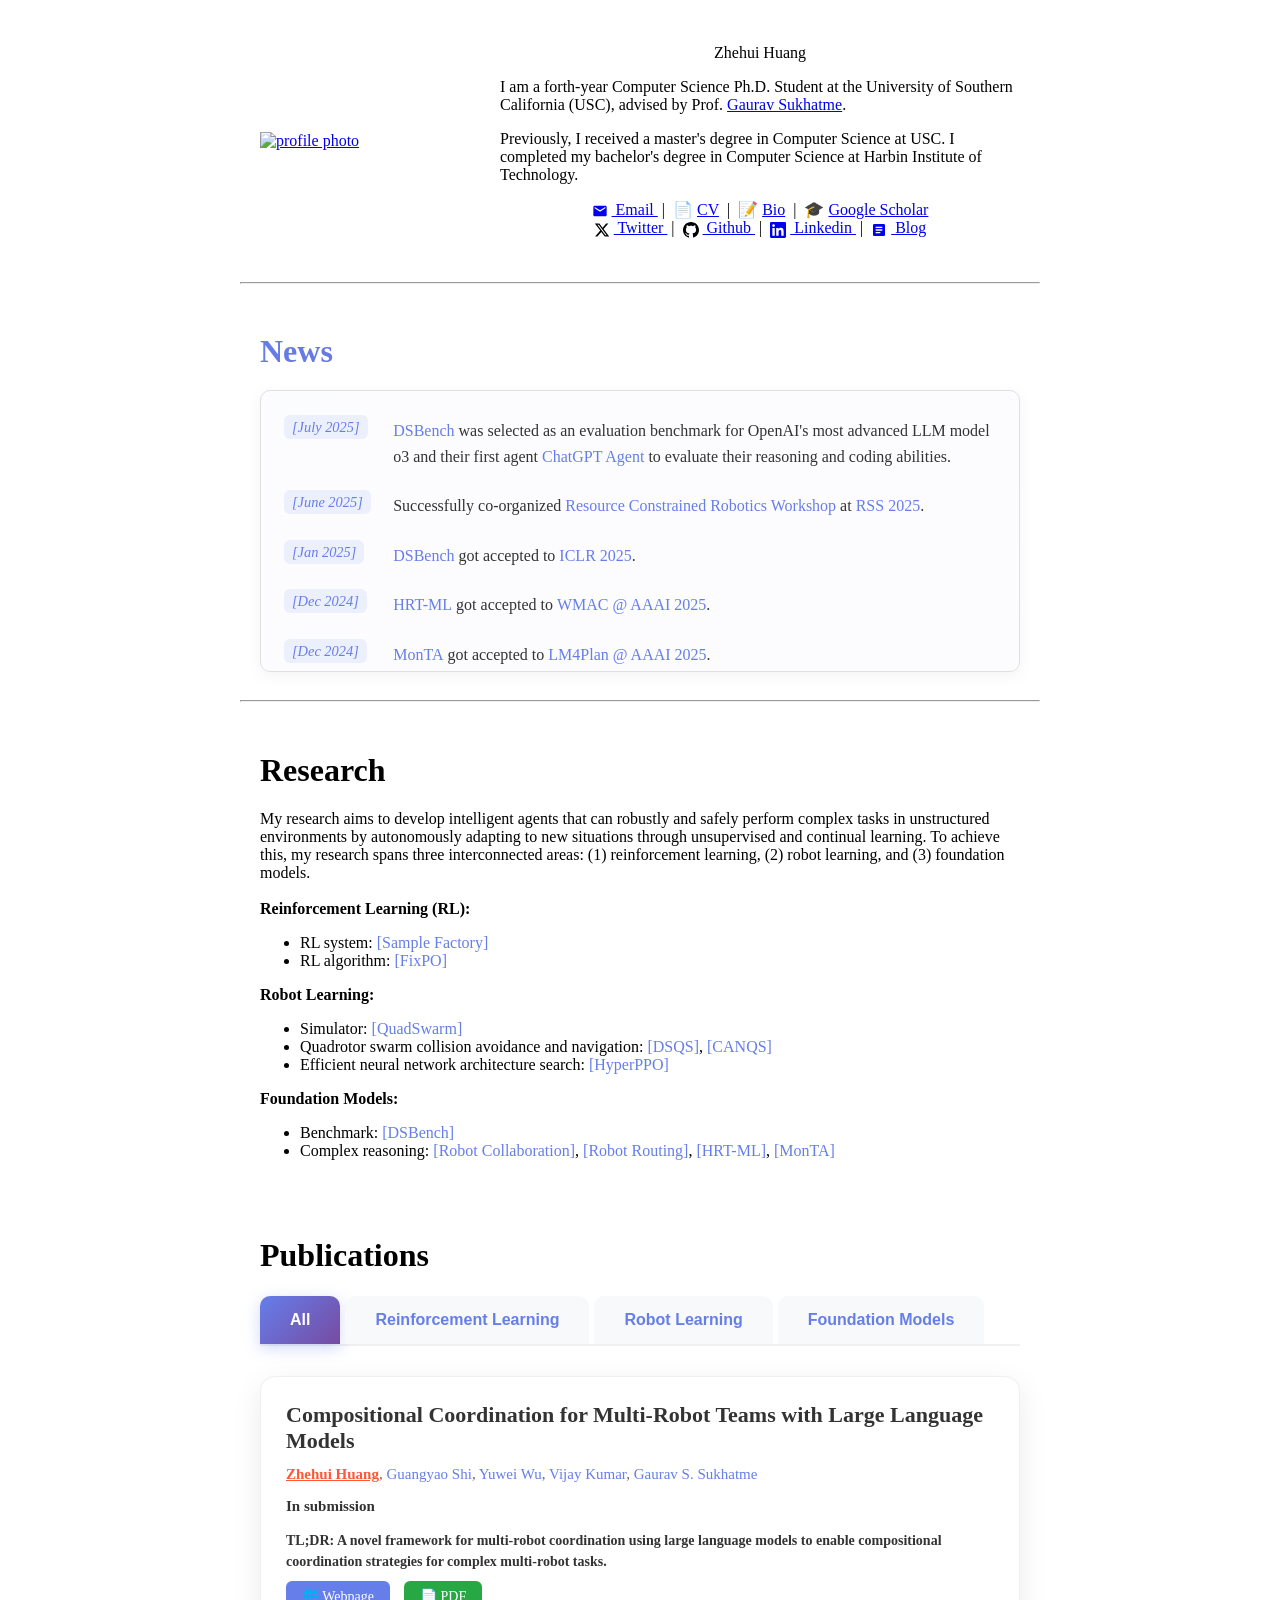
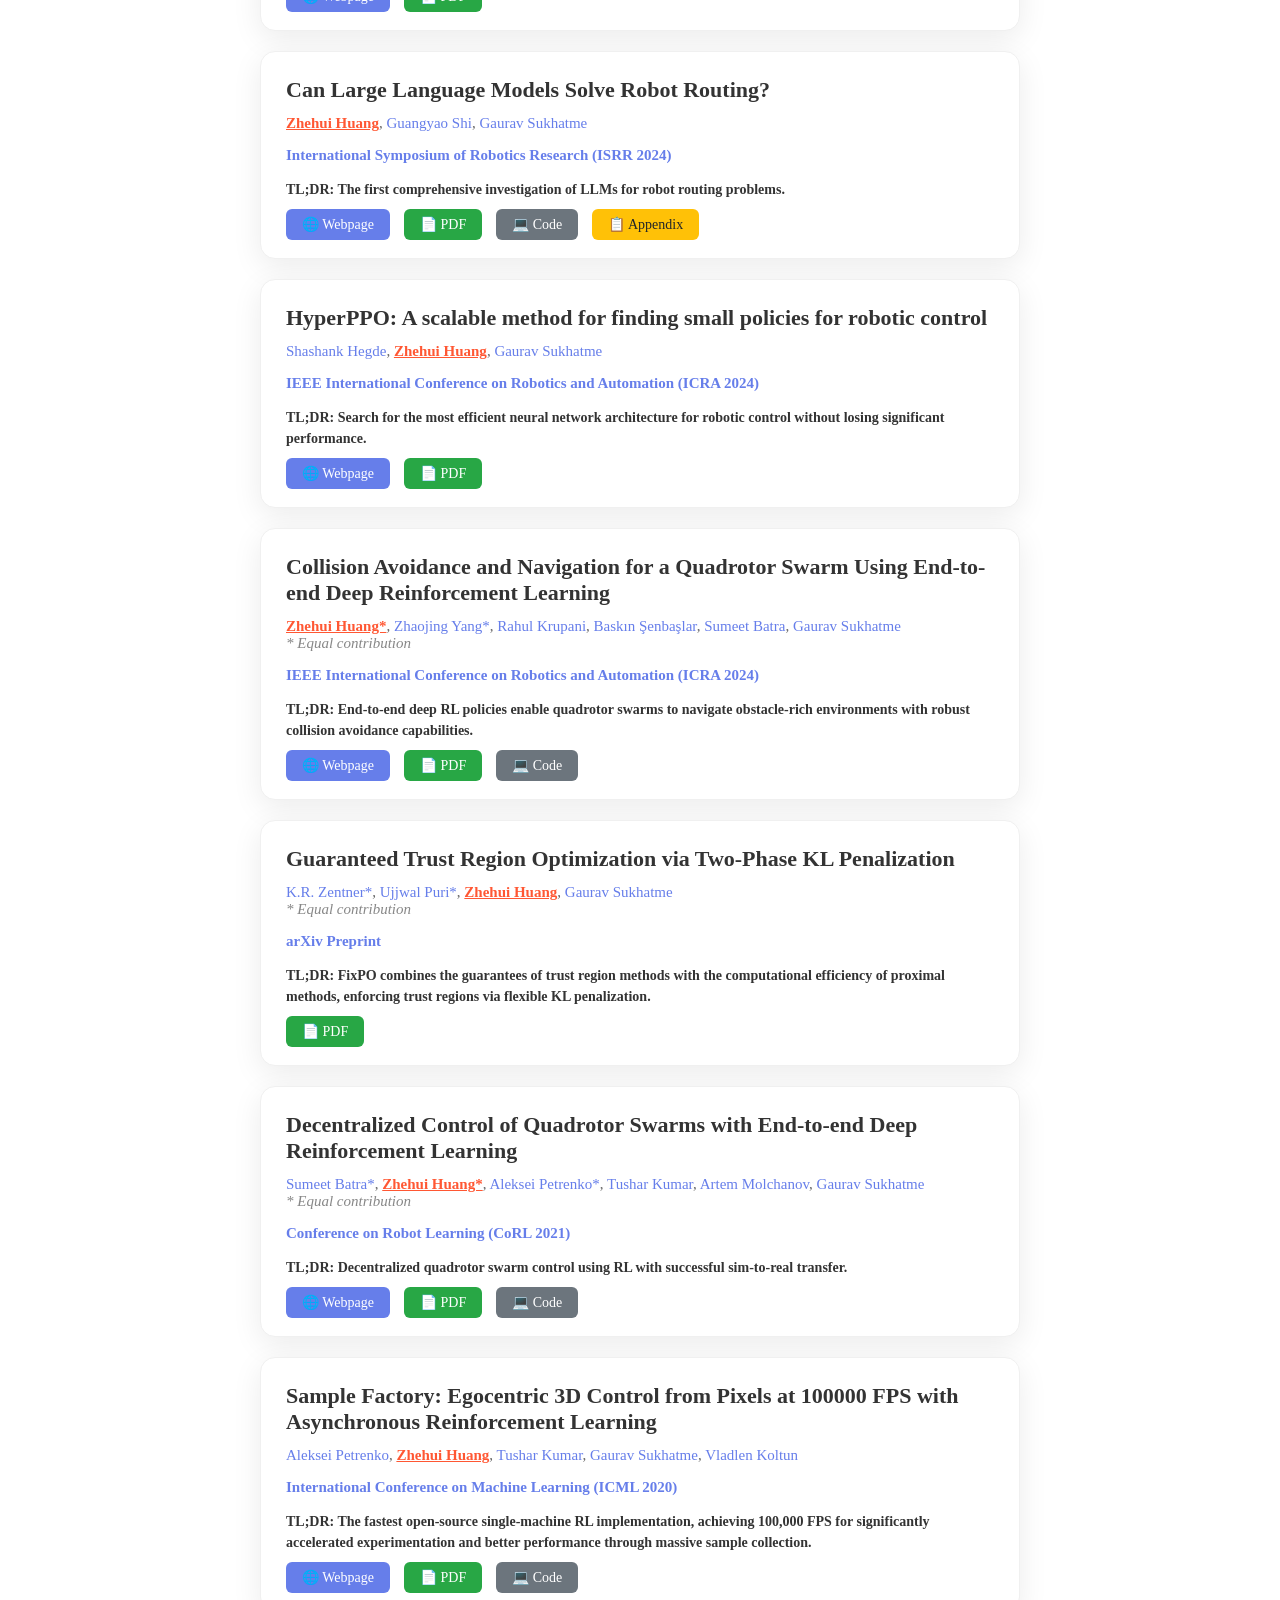
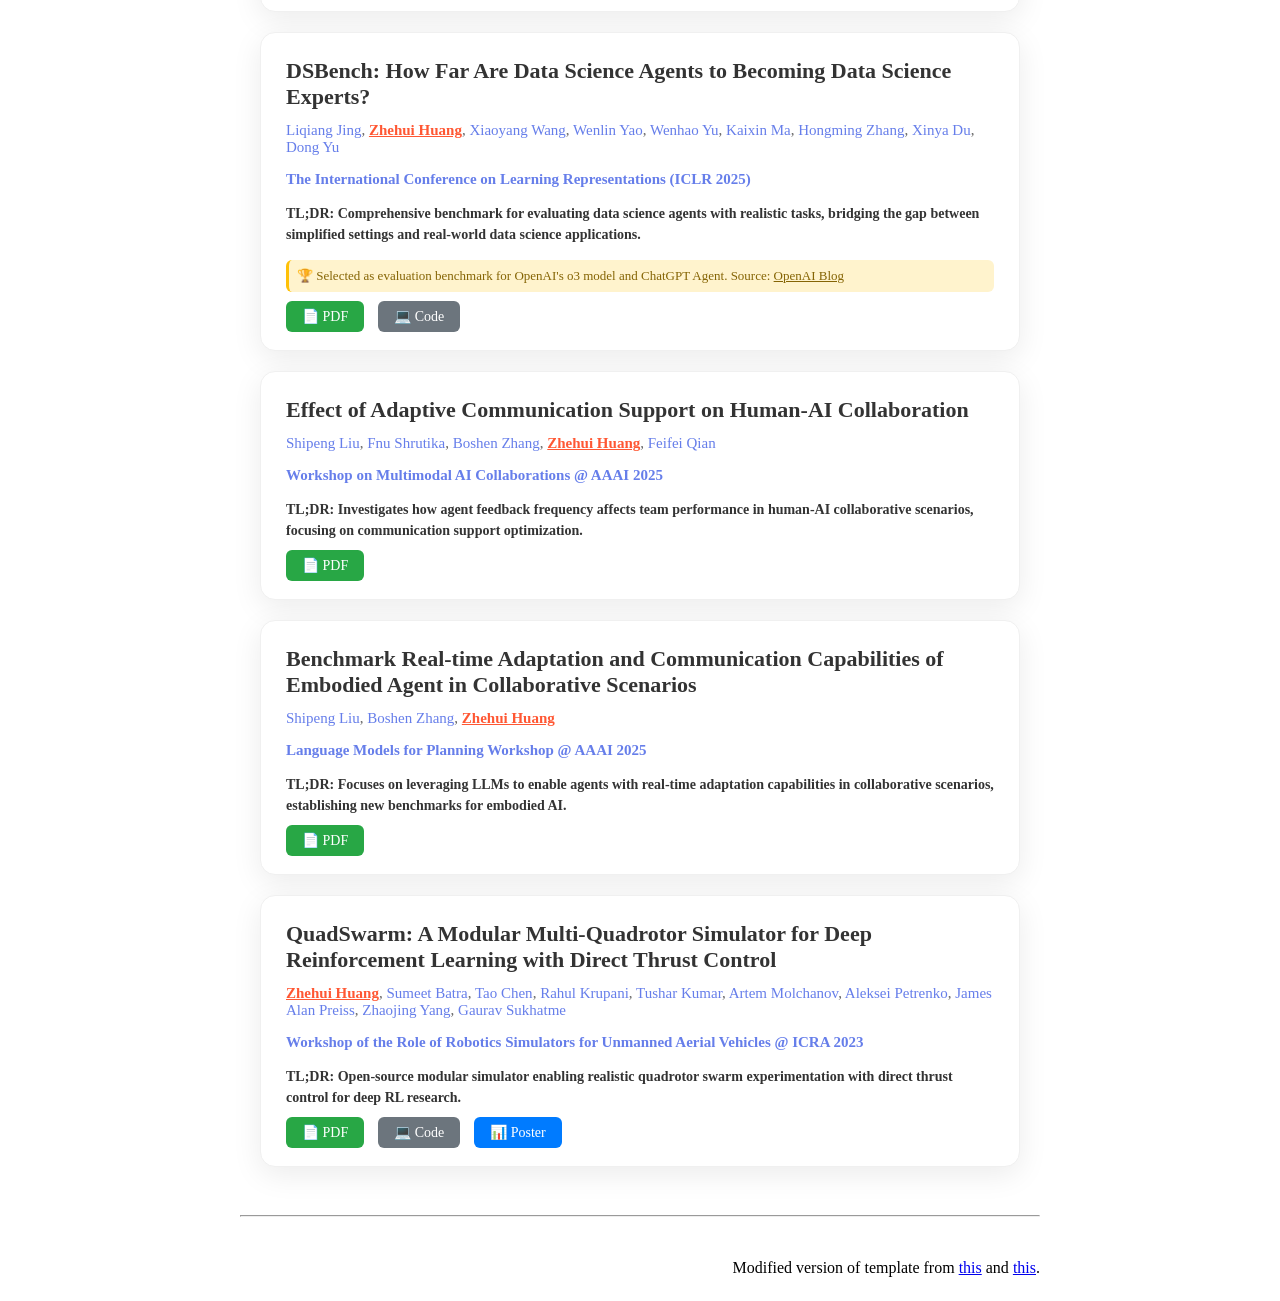
==== index.html @ c03e0da0 "Update" ====
<!DOCTYPE HTML>
<html lang="en">
<head>
  <meta http-equiv="Content-Type" content="text/html; charset=UTF-8">
  <title>Zhehui Huang</title>
  <meta name="author" content="Zhehui Huang">
  <meta name="viewport" content="width=device-width, initial-scale=1.2">
  <link rel="stylesheet" type="text/css" href="stylesheet.css">
  <link rel="icon" type="image/png" href="images/seal_icon.png">
</head>

<body>
  <table style="width:100%;max-width:800px;border:0px;border-spacing:0px;border-collapse:separate;margin-right:auto;margin-left:auto;">
    <tbody>
      <tr style="padding:0px">
        <td style="padding:0px">
          
          <!-- Profile Section -->
          <table style="width:100%;border:0px;border-spacing:0px;border-collapse:separate;margin-right:auto;margin-left:auto;">
            <tbody>
              <tr style="padding:0px">
                <td style="padding:2.5%;width:30%;height:30%">
                  <a href="images/zhehui.png">
                    <img style="width:100%;max-width:100%" alt="profile photo" src="images/zhehui.png" class="hoverZoomLink">
                  </a>
                </td>
                <td style="padding:2.5%;width:72%;vertical-align:middle">
                  <p style="text-align:center">
                    <name>Zhehui Huang</name>
                  </p>
                  <p>
                    I am a forth-year Computer Science Ph.D. Student at the University of Southern California (USC), advised by Prof. <a href="https://viterbi.usc.edu/directory/faculty/Sukhatme/Gaurav">Gaurav Sukhatme</a>.
                  </p>
                  <p>
                    Previously, I received a master's degree in Computer Science at USC. I completed my bachelor's degree in Computer Science at Harbin Institute of Technology.
                  </p>
                  <p style="text-align:center">
                    <a href="mailto:zhehuihu@usc.edu">
                      <svg style="width:16px;height:16px;vertical-align:middle;margin-right:4px;" viewBox="0 0 24 24" fill="currentColor">
                        <path d="M20 4H4c-1.1 0-1.99.9-1.99 2L2 18c0 1.1.9 2 2 2h16c1.1 0 2-.9 2-2V6c0-1.1-.9-2-2-2zm0 4l-8 5-8-5V6l8 5 8-5v2z"/>
                      </svg>
                      Email
                    </a> &nbsp|&nbsp
                    📄 <a href="https://drive.google.com/file/d/1afgVdM1G1RPQHGMMBkOWPaUdtmgIqczG/view?usp=sharing">CV</a> &nbsp|&nbsp
                    📝 <a href="data/Zhehui-bio.txt">Bio</a> &nbsp|&nbsp
                    🎓 <a href="https://scholar.google.com/citations?user=vLUrmdMAAAAJ&hl=en">Google Scholar</a> <br>
                    <a href="https://twitter.com/Zhehui_Huang">
                      <svg style="width:16px;height:16px;vertical-align:middle;margin-right:4px;" viewBox="0 0 24 24" fill="black">
                        <path d="M18.244 2.25h3.308l-7.227 8.26 8.502 11.24H16.17l-5.214-6.817L4.99 21.75H1.68l7.73-8.835L1.254 2.25H8.08l4.713 6.231zm-1.161 17.52h1.833L7.084 4.126H5.117z"/>
                      </svg>
                      Twitter
                    </a> &nbsp|&nbsp
                    <a href="https://github.com/Zhehui-Huang">
                      <svg style="width:16px;height:16px;vertical-align:middle;margin-right:4px;" viewBox="0 0 24 24" fill="black">
                        <path d="M12 0c-6.626 0-12 5.373-12 12 0 5.302 3.438 9.8 8.207 11.387.599.111.793-.261.793-.577v-2.234c-3.338.726-4.033-1.416-4.033-1.416-.546-1.387-1.333-1.756-1.333-1.756-1.089-.745.083-.729.083-.729 1.205.084 1.839 1.237 1.839 1.237 1.07 1.834 2.807 1.304 3.492.997.107-.775.418-1.305.762-1.604-2.665-.305-5.467-1.334-5.467-5.931 0-1.311.469-2.381 1.236-3.221-.124-.303-.535-1.524.117-3.176 0 0 1.008-.322 3.301 1.23.957-.266 1.983-.399 3.003-.404 1.02.005 2.047.138 3.006.404 2.291-1.552 3.297-1.23 3.297-1.23.653 1.653.242 2.874.118 3.176.77.84 1.235 1.911 1.235 3.221 0 4.609-2.807 5.624-5.479 5.921.43.372.823 1.102.823 2.222v3.293c0 .319.192.694.801.576 4.765-1.589 8.199-6.086 8.199-11.386 0-6.627-5.373-12-12-12z"/>
                      </svg>
                      Github
                    </a> &nbsp|&nbsp
                    <a href="https://www.linkedin.com/in/zhehui-huang/">
                      <svg style="width:16px;height:16px;vertical-align:middle;margin-right:4px;" viewBox="0 0 24 24" fill="currentColor">
                        <path d="M20.447 20.452h-3.554v-5.569c0-1.328-.027-3.037-1.852-3.037-1.853 0-2.136 1.445-2.136 2.939v5.667H9.351V9h3.414v1.561h.046c.477-.9 1.637-1.85 3.37-1.85 3.601 0 4.267 2.37 4.267 5.455v6.286zM5.337 7.433c-1.144 0-2.063-.926-2.063-2.065 0-1.138.92-2.063 2.063-2.063 1.14 0 2.064.925 2.064 2.063 0 1.139-.925 2.065-2.064 2.065zm1.782 13.019H3.555V9h3.564v11.452zM22.225 0H1.771C.792 0 0 .774 0 1.729v20.542C0 23.227.792 24 1.771 24h20.451C23.2 24 24 23.227 24 22.271V1.729C24 .774 23.2 0 22.222 0h.003z"/>
                      </svg>
                      Linkedin
                    </a>
                  &nbsp|&nbsp
                  <a href="blog/">
                      <svg style="width:16px;height:16px;vertical-align:middle;margin-right:4px;" viewBox="0 0 24 24" fill="currentColor">
                        <path d="M19 3H5c-1.1 0-2 .9-2 2v14c0 1.1.9 2 2 2h14c1.1 0 2-.9 2-2V5c0-1.1-.9-2-2-2zm-5 14H7v-2h7v2zm3-4H7v-2h10v2zm0-4H7V7h10v2z"/>
                      </svg>
                      Blog
                    </a>
                  </p>
                </td>
              </tr>
            </tbody>
          </table>
          
          <hr>

          <!-- News -->
          <table style="width:100%;border:0px;border-spacing:0px;border-collapse:separate;margin-right:auto;margin-left:auto;">
            <tbody>
              <tr>
                <td style="padding:20px;width:100%;vertical-align:middle">
                  <h1 style="background: linear-gradient(135deg, #667eea 0%, #764ba2 100%); -webkit-background-clip: text; -webkit-text-fill-color: transparent; background-clip: text; font-weight: bold; margin-bottom: 20px;">News</h1>
                  <div style="height:250px;overflow:auto;border: 1px solid #e0e0e0;border-radius: 10px;padding: 15px;background: linear-gradient(135deg, rgba(102, 126, 234, 0.02) 0%, rgba(118, 75, 162, 0.02) 100%);box-shadow: 0 4px 15px rgba(0,0,0,0.05);">
                    <table style="width:100%;border:0px;border-spacing:0px;border-collapse:separate;margin-right:auto;margin-left:auto;margin-top:auto">
                      <tr style="border-bottom: 1px solid rgba(0,0,0,0.05);">
                        <td style="padding:12px 8px;width:15%;vertical-align:top">
                          <i style="color: #667eea; font-weight: 500; background: rgba(102, 126, 234, 0.1); padding: 4px 8px; border-radius: 6px; font-size: 0.9em;">[July 2025]</i>
                        </td>
                        <td style="padding:12px 8px;width:85%;vertical-align:top; color: #333; line-height: 1.6;">
                          <a href="https://arxiv.org/pdf/2409.07703" style="color: #667eea; text-decoration: none; font-weight: 500; border-bottom: 1px solid transparent; transition: border-bottom 0.3s ease;" onmouseover="this.style.borderBottom='1px solid #667eea'" onmouseout="this.style.borderBottom='1px solid transparent'">DSBench</a> was selected as an evaluation benchmark for OpenAI's most advanced LLM model o3 and their first agent <a href="https://openai.com/index/introducing-chatgpt-agent/" style="color: #667eea; text-decoration: none; font-weight: 500; border-bottom: 1px solid transparent; transition: border-bottom 0.3s ease;" onmouseover="this.style.borderBottom='1px solid #667eea'" onmouseout="this.style.borderBottom='1px solid transparent'">ChatGPT Agent</a> to evaluate their reasoning and coding abilities.
                        </td>
                      </tr>
                      <tr style="border-bottom: 1px solid rgba(0,0,0,0.05);">
                        <td style="padding:12px 8px;width:15%;vertical-align:top">
                          <i style="color: #667eea; font-weight: 500; background: rgba(102, 126, 234, 0.1); padding: 4px 8px; border-radius: 6px; font-size: 0.9em;">[June 2025]</i>
                        </td>
                        <td style="padding:12px 8px;width:85%;vertical-align:top; color: #333; line-height: 1.6;">
                          Successfully co-organized <a href="https://sites.google.com/view/rc4roboticsrss25" style="color: #667eea; text-decoration: none; font-weight: 500; border-bottom: 1px solid transparent; transition: border-bottom 0.3s ease;" onmouseover="this.style.borderBottom='1px solid #667eea'" onmouseout="this.style.borderBottom='1px solid transparent'">Resource Constrained Robotics Workshop</a> at <a href="https://roboticsconference.org/" style="color: #667eea; text-decoration: none; font-weight: 500; border-bottom: 1px solid transparent; transition: border-bottom 0.3s ease;" onmouseover="this.style.borderBottom='1px solid #667eea'" onmouseout="this.style.borderBottom='1px solid transparent'">RSS 2025</a>.
                        </td>
                      </tr>
                      <tr style="border-bottom: 1px solid rgba(0,0,0,0.05);">
                        <td style="padding:12px 8px;width:15%;vertical-align:top">
                          <i style="color: #667eea; font-weight: 500; background: rgba(102, 126, 234, 0.1); padding: 4px 8px; border-radius: 6px; font-size: 0.9em;">[Jan 2025]</i>
                        </td>
                        <td style="padding:12px 8px;width:85%;vertical-align:top; color: #333; line-height: 1.6;">
                          <a href="https://arxiv.org/pdf/2409.07703" style="color: #667eea; text-decoration: none; font-weight: 500; border-bottom: 1px solid transparent; transition: border-bottom 0.3s ease;" onmouseover="this.style.borderBottom='1px solid #667eea'" onmouseout="this.style.borderBottom='1px solid transparent'">DSBench</a> got accepted to <a href="https://iclr.cc/Conferences/2025" style="color: #667eea; text-decoration: none; font-weight: 500; border-bottom: 1px solid transparent; transition: border-bottom 0.3s ease;" onmouseover="this.style.borderBottom='1px solid #667eea'" onmouseout="this.style.borderBottom='1px solid transparent'">ICLR 2025</a>.
                        </td>
                      </tr>
                      <tr style="border-bottom: 1px solid rgba(0,0,0,0.05);">
                        <td style="padding:12px 8px;width:15%;vertical-align:top">
                          <i style="color: #667eea; font-weight: 500; background: rgba(102, 126, 234, 0.1); padding: 4px 8px; border-radius: 6px; font-size: 0.9em;">[Dec 2024]</i>
                        </td>
                        <td style="padding:12px 8px;width:85%;vertical-align:top; color: #333; line-height: 1.6;">
                          <a href="https://arxiv.org/pdf/2412.06808" style="color: #667eea; text-decoration: none; font-weight: 500; border-bottom: 1px solid transparent; transition: border-bottom 0.3s ease;" onmouseover="this.style.borderBottom='1px solid #667eea'" onmouseout="this.style.borderBottom='1px solid transparent'">HRT-ML</a> got accepted to <a href="https://multiagents.org/workshop/" style="color: #667eea; text-decoration: none; font-weight: 500; border-bottom: 1px solid transparent; transition: border-bottom 0.3s ease;" onmouseover="this.style.borderBottom='1px solid #667eea'" onmouseout="this.style.borderBottom='1px solid transparent'">WMAC @ AAAI 2025</a>.
                        </td>
                      </tr>
                      <tr style="border-bottom: 1px solid rgba(0,0,0,0.05);">
                        <td style="padding:12px 8px;width:15%;vertical-align:top">
                          <i style="color: #667eea; font-weight: 500; background: rgba(102, 126, 234, 0.1); padding: 4px 8px; border-radius: 6px; font-size: 0.9em;">[Dec 2024]</i>
                        </td>
                        <td style="padding:12px 8px;width:85%;vertical-align:top; color: #333; line-height: 1.6;">
                          <a href="https://arxiv.org/pdf/2412.00435" style="color: #667eea; text-decoration: none; font-weight: 500; border-bottom: 1px solid transparent; transition: border-bottom 0.3s ease;" onmouseover="this.style.borderBottom='1px solid #667eea'" onmouseout="this.style.borderBottom='1px solid transparent'">MonTA</a> got accepted to <a href="https://llmforplanning.github.io/" style="color: #667eea; text-decoration: none; font-weight: 500; border-bottom: 1px solid transparent; transition: border-bottom 0.3s ease;" onmouseover="this.style.borderBottom='1px solid #667eea'" onmouseout="this.style.borderBottom='1px solid transparent'">LM4Plan @ AAAI 2025</a>.
                        </td>
                      </tr>
                      <tr style="border-bottom: 1px solid rgba(0,0,0,0.05);">
                        <td style="padding:12px 8px;width:15%;vertical-align:top">
                          <i style="color: #667eea; font-weight: 500; background: rgba(102, 126, 234, 0.1); padding: 4px 8px; border-radius: 6px; font-size: 0.9em;">[Sept 2024]</i>
                        </td>
                        <td style="padding:12px 8px;width:85%;vertical-align:top; color: #333; line-height: 1.6;">
                          <a href="https://arxiv.org/pdf/2403.10795" style="color: #667eea; text-decoration: none; font-weight: 500; border-bottom: 1px solid transparent; transition: border-bottom 0.3s ease;" onmouseover="this.style.borderBottom='1px solid #667eea'" onmouseout="this.style.borderBottom='1px solid transparent'">LLMs for Robot Routing</a> got accepted to <a href="https://isrr2024.su.domains/" style="color: #667eea; text-decoration: none; font-weight: 500; border-bottom: 1px solid transparent; transition: border-bottom 0.3s ease;" onmouseover="this.style.borderBottom='1px solid #667eea'" onmouseout="this.style.borderBottom='1px solid transparent'">ISRR 2024</a>.
                        </td>
                      </tr>
                      <tr style="border-bottom: 1px solid rgba(0,0,0,0.05);">
                        <td style="padding:12px 8px;width:15%;vertical-align:top">
                          <i style="color: #667eea; font-weight: 500; background: rgba(102, 126, 234, 0.1); padding: 4px 8px; border-radius: 6px; font-size: 0.9em;">[May 2024]</i>
                        </td>
                        <td style="padding:12px 8px;width:85%;vertical-align:top; color: #333; line-height: 1.6;">
                          Started internship at <a href="https://www.tencent.com/en-us/about.html" style="color: #667eea; text-decoration: none; font-weight: 500; border-bottom: 1px solid transparent; transition: border-bottom 0.3s ease;" onmouseover="this.style.borderBottom='1px solid #667eea'" onmouseout="this.style.borderBottom='1px solid transparent'">Tencent America</a>.
                        </td>
                      </tr>
                      <tr style="border-bottom: 1px solid rgba(0,0,0,0.05);">
                        <td style="padding:12px 8px;width:15%;vertical-align:top">
                          <i style="color: #667eea; font-weight: 500; background: rgba(102, 126, 234, 0.1); padding: 4px 8px; border-radius: 6px; font-size: 0.9em;">[Mar 2024]</i>
                        </td>
                        <td style="padding:12px 8px;width:85%;vertical-align:top; color: #333; line-height: 1.6;">
                          Received AI Research Grant from <a href="https://cohere.com/" style="color: #667eea; text-decoration: none; font-weight: 500; border-bottom: 1px solid transparent; transition: border-bottom 0.3s ease;" onmouseover="this.style.borderBottom='1px solid #667eea'" onmouseout="this.style.borderBottom='1px solid transparent'">Cohere</a>.
                        </td>
                      </tr>
                      <tr style="border-bottom: 1px solid rgba(0,0,0,0.05);">
                        <td style="padding:12px 8px;width:15%;vertical-align:top">
                          <i style="color: #667eea; font-weight: 500; background: rgba(102, 126, 234, 0.1); padding: 4px 8px; border-radius: 6px; font-size: 0.9em;">[Jan 2024]</i>
                        </td>
                        <td style="padding:12px 8px;width:85%;vertical-align:top; color: #333; line-height: 1.6;">
                          Two papers got accepted to ICRA 2024. <a href="https://ieeexplore.ieee.org/abstract/document/10611499" style="color: #667eea; text-decoration: none; font-weight: 500; border-bottom: 1px solid transparent; transition: border-bottom 0.3s ease;" onmouseover="this.style.borderBottom='1px solid #667eea'" onmouseout="this.style.borderBottom='1px solid transparent'">[Paper #1]</a> and <a href="https://ieeexplore.ieee.org/abstract/document/10610861" style="color: #667eea; text-decoration: none; font-weight: 500; border-bottom: 1px solid transparent; transition: border-bottom 0.3s ease;" onmouseover="this.style.borderBottom='1px solid #667eea'" onmouseout="this.style.borderBottom='1px solid transparent'">[Paper #2]</a>
                        </td>
                      </tr>
                      <tr style="border-bottom: 1px solid rgba(0,0,0,0.05);">
                        <td style="padding:12px 8px;width:15%;vertical-align:top">
                          <i style="color: #667eea; font-weight: 500; background: rgba(102, 126, 234, 0.1); padding: 4px 8px; border-radius: 6px; font-size: 0.9em;">[Nov 2023]</i>
                        </td>
                        <td style="padding:12px 8px;width:85%;vertical-align:top; color: #333; line-height: 1.6;">
                          Gave a talk at USC Robotics Seminar (URoS).
                        </td>
                      </tr>
                      <tr style="border-bottom: 1px solid rgba(0,0,0,0.05);">
                        <td style="padding:12px 8px;width:15%;vertical-align:top">
                          <i style="color: #667eea; font-weight: 500; background: rgba(102, 126, 234, 0.1); padding: 4px 8px; border-radius: 6px; font-size: 0.9em;">[Apr 2023]</i>
                        </td>
                        <td style="padding:12px 8px;width:85%;vertical-align:top; color: #333; line-height: 1.6;">
                          <a href="https://imrclab.github.io/workshop-uav-sims-icra2023/papers/RS4UAVs_paper_16.pdf" style="color: #667eea; text-decoration: none; font-weight: 500; border-bottom: 1px solid transparent; transition: border-bottom 0.3s ease;" onmouseover="this.style.borderBottom='1px solid #667eea'" onmouseout="this.style.borderBottom='1px solid transparent'">QuadSwarm</a> got accepted to <a href="https://imrclab.github.io/workshop-uav-sims-icra2023/" style="color: #667eea; text-decoration: none; font-weight: 500; border-bottom: 1px solid transparent; transition: border-bottom 0.3s ease;" onmouseover="this.style.borderBottom='1px solid #667eea'" onmouseout="this.style.borderBottom='1px solid transparent'">ICRA 2023 Workshop: The Role of Robotics Simulators for Unmanned Aerial Vehicles</a>.
                        </td>
                      </tr>
                      <tr style="border-bottom: 1px solid rgba(0,0,0,0.05);">
                        <td style="padding:12px 8px;width:15%;vertical-align:top">
                          <i style="color: #667eea; font-weight: 500; background: rgba(102, 126, 234, 0.1); padding: 4px 8px; border-radius: 6px; font-size: 0.9em;">[Mar 2023]</i>
                        </td>
                        <td style="padding:12px 8px;width:85%;vertical-align:top; color: #333; line-height: 1.6;">
                          Passed qualifying exam.
                        </td>
                      </tr>
                      <tr style="border-bottom: 1px solid rgba(0,0,0,0.05);">
                        <td style="padding:12px 8px;width:15%;vertical-align:top">
                          <i style="color: #667eea; font-weight: 500; background: rgba(102, 126, 234, 0.1); padding: 4px 8px; border-radius: 6px; font-size: 0.9em;">[Dec 2022]</i>
                        </td>
                        <td style="padding:12px 8px;width:85%;vertical-align:top; color: #333; line-height: 1.6;">
                          Received $70,000 AWS cloud credit for research.
                        </td>
                      </tr>
                      <tr style="border-bottom: 1px solid rgba(0,0,0,0.05);">
                        <td style="padding:12px 8px;width:15%;vertical-align:top">
                          <i style="color: #667eea; font-weight: 500; background: rgba(102, 126, 234, 0.1); padding: 4px 8px; border-radius: 6px; font-size: 0.9em;">[May 2022]</i>
                        </td>
                        <td style="padding:12px 8px;width:85%;vertical-align:top; color: #333; line-height: 1.6;">
                          Started internship at <a href="https://www.nvidia.com/en-us/" style="color: #667eea; text-decoration: none; font-weight: 500; border-bottom: 1px solid transparent; transition: border-bottom 0.3s ease;" onmouseover="this.style.borderBottom='1px solid #667eea'" onmouseout="this.style.borderBottom='1px solid transparent'">NVIDIA</a>.
                        </td>
                      </tr>
                      <tr style="border-bottom: 1px solid rgba(0,0,0,0.05);">
                        <td style="padding:12px 8px;width:15%;vertical-align:top">
                          <i style="color: #667eea; font-weight: 500; background: rgba(102, 126, 234, 0.1); padding: 4px 8px; border-radius: 6px; font-size: 0.9em;">[Sept 2021]</i>
                        </td>
                        <td style="padding:12px 8px;width:85%;vertical-align:top; color: #333; line-height: 1.6;">
                          <a href="https://arxiv.org/abs/2109.07735" style="color: #667eea; text-decoration: none; font-weight: 500; border-bottom: 1px solid transparent; transition: border-bottom 0.3s ease;" onmouseover="this.style.borderBottom='1px solid #667eea'" onmouseout="this.style.borderBottom='1px solid transparent'">Decentralized Control of Quadrotor Swarms</a> got accepted to <a href="https://openreview.net/forum?id=ofioIEZvJRG" style="color: #667eea; text-decoration: none; font-weight: 500; border-bottom: 1px solid transparent; transition: border-bottom 0.3s ease;" onmouseover="this.style.borderBottom='1px solid #667eea'" onmouseout="this.style.borderBottom='1px solid transparent'">CoRL 2021</a>.
                        </td>
                      </tr>
                      <tr style="border-bottom: 1px solid rgba(0,0,0,0.05);">
                        <td style="padding:12px 8px;width:15%;vertical-align:top">
                          <i style="color: #667eea; font-weight: 500; background: rgba(102, 126, 234, 0.1); padding: 4px 8px; border-radius: 6px; font-size: 0.9em;">[Sept 2021]</i>
                        </td>
                        <td style="padding:12px 8px;width:85%;vertical-align:top; color: #333; line-height: 1.6;">
                          Received $43,000 AWS cloud credit for research.
                        </td>
                      </tr>
                      <tr>
                        <td style="padding:12px 8px;width:15%;vertical-align:top">
                          <i style="color: #667eea; font-weight: 500; background: rgba(102, 126, 234, 0.1); padding: 4px 8px; border-radius: 6px; font-size: 0.9em;">[Aug 2021]</i>
                        </td>
                        <td style="padding:12px 8px;width:85%;vertical-align:top; color: #333; line-height: 1.6;">
                          Started Ph.D. at USC.
                        </td>
                      </tr>
                    </table>
                  </div>
                </td>
              </tr>
            </tbody>
          </table>

          <hr>

          <!-- Research Section -->
          <table style="width:100%;border:0px;border-spacing:0px;border-collapse:separate;margin-right:auto;margin-left:auto;">
            <tbody>
              <tr>
                <td style="padding:20px;width:100%;vertical-align:middle">
                  <h1>Research</h1>
                  <p>
                    My research aims to develop intelligent agents that can robustly and safely perform complex tasks in unstructured environments by autonomously adapting to new situations through unsupervised and continual learning.
                    To achieve this, my research spans three interconnected areas: (1) reinforcement learning, (2) robot learning, and (3) foundation models.
                    <br><br>
                    <strong>Reinforcement Learning (RL):</strong>
                    <ul>
                      <li>RL system: <a href="https://arxiv.org/abs/2006.11751" style="color: #667eea; text-decoration: none; font-weight: 500; border-bottom: 1px solid transparent; transition: border-bottom 0.3s ease;" onmouseover="this.style.borderBottom='1px solid #667eea'" onmouseout="this.style.borderBottom='1px solid transparent'">[Sample Factory]</a></li>
                      <li>RL algorithm: <a href="https://arxiv.org/abs/2312.05405" style="color: #667eea; text-decoration: none; font-weight: 500; border-bottom: 1px solid transparent; transition: border-bottom 0.3s ease;" onmouseover="this.style.borderBottom='1px solid #667eea'" onmouseout="this.style.borderBottom='1px solid transparent'">[FixPO]</a></li>
                    </ul>
                    <strong>Robot Learning:</strong>
                    <ul>
                      <li>Simulator: <a href="https://imrclab.github.io/workshop-uav-sims-icra2023/papers/RS4UAVs_paper_16.pdf" style="color: #667eea; text-decoration: none; font-weight: 500; border-bottom: 1px solid transparent; transition: border-bottom 0.3s ease;" onmouseover="this.style.borderBottom='1px solid #667eea'" onmouseout="this.style.borderBottom='1px solid transparent'">[QuadSwarm]</a></li>
                      <li>Quadrotor swarm collision avoidance and navigation: <a href="https://arxiv.org/abs/2109.07735" style="color: #667eea; text-decoration: none; font-weight: 500; border-bottom: 1px solid transparent; transition: border-bottom 0.3s ease;" onmouseover="this.style.borderBottom='1px solid #667eea'" onmouseout="this.style.borderBottom='1px solid transparent'">[DSQS]</a>, <a href="https://arxiv.org/abs/2309.13285" style="color: #667eea; text-decoration: none; font-weight: 500; border-bottom: 1px solid transparent; transition: border-bottom 0.3s ease;" onmouseover="this.style.borderBottom='1px solid #667eea'" onmouseout="this.style.borderBottom='1px solid transparent'">[CANQS]</a></li>
                      <li>Efficient neural network architecture search: <a href="https://sites.google.com/usc.edu/hyperppo" style="color: #667eea; text-decoration: none; font-weight: 500; border-bottom: 1px solid transparent; transition: border-bottom 0.3s ease;" onmouseover="this.style.borderBottom='1px solid #667eea'" onmouseout="this.style.borderBottom='1px solid transparent'">[HyperPPO]</a></li>
                    </ul>
                    <strong>Foundation Models:</strong>
                    <ul>
                      <li>Benchmark: <a href="https://arxiv.org/abs/2409.07703" style="color: #667eea; text-decoration: none; font-weight: 500; border-bottom: 1px solid transparent; transition: border-bottom 0.3s ease;" onmouseover="this.style.borderBottom='1px solid #667eea'" onmouseout="this.style.borderBottom='1px solid transparent'">[DSBench]</a></li>
                      <li>Complex reasoning: <a href="https://arxiv.org/abs/2403.10795" style="color: #667eea; text-decoration: none; font-weight: 500; border-bottom: 1px solid transparent; transition: border-bottom 0.3s ease;" onmouseover="this.style.borderBottom='1px solid #667eea'" onmouseout="this.style.borderBottom='1px solid transparent'">[Robot Collaboration]</a>, <a href="https://arxiv.org/abs/2507.16068" style="color: #667eea; text-decoration: none; font-weight: 500; border-bottom: 1px solid transparent; transition: border-bottom 0.3s ease;" onmouseover="this.style.borderBottom='1px solid #667eea'" onmouseout="this.style.borderBottom='1px solid transparent'">[Robot Routing]</a>, <a href="https://arxiv.org/abs/2412.06808" style="color: #667eea; text-decoration: none; font-weight: 500; border-bottom: 1px solid transparent; transition: border-bottom 0.3s ease;" onmouseover="this.style.borderBottom='1px solid #667eea'" onmouseout="this.style.borderBottom='1px solid transparent'">[HRT-ML]</a>, <a href="https://arxiv.org/abs/2412.00435" style="color: #667eea; text-decoration: none; font-weight: 500; border-bottom: 1px solid transparent; transition: border-bottom 0.3s ease;" onmouseover="this.style.borderBottom='1px solid #667eea'" onmouseout="this.style.borderBottom='1px solid transparent'">[MonTA]</a></li>
                    </ul>
                  </p>
                </td>
              </tr>
            </tbody>
          </table>

          <!-- Papers Section with Tab Navigation -->
          <table style="width:100%;border:0px;border-spacing:0px;border-collapse:separate;margin-right:auto;margin-left:auto;">
            <tbody>
              <tr>
                <td style="padding:20px;width:100%;vertical-align:middle">
                  <h1>Publications</h1>
                  
                  <!-- Tab Navigation -->
                  <div style="margin-bottom: 30px; border-bottom: 2px solid #f0f0f0;">
                    <nav style="display: flex; gap: 0;">
                      <button class="tab-button active" onclick="showTab('all')" 
                              style="background: linear-gradient(135deg, #667eea 0%, #764ba2 100%); color: white; border: none; padding: 15px 30px; cursor: pointer; font-size: 16px; font-weight: 600; border-radius: 10px 10px 0 0; margin-right: 5px; transition: all 0.3s ease; box-shadow: 0 4px 15px rgba(102, 126, 234, 0.3);">
                        All
                      </button>
                      <button class="tab-button" onclick="showTab('reinforcement-learning')" 
                              style="background: #f8f9fa; color: #667eea; border: none; padding: 15px 30px; cursor: pointer; font-size: 16px; font-weight: 600; border-radius: 10px 10px 0 0; margin-right: 5px; transition: all 0.3s ease;">
                        Reinforcement Learning
                      </button>
                      <button class="tab-button" onclick="showTab('robot-learning')" 
                              style="background: #f8f9fa; color: #667eea; border: none; padding: 15px 30px; cursor: pointer; font-size: 16px; font-weight: 600; border-radius: 10px 10px 0 0; margin-right: 5px; transition: all 0.3s ease;">
                        Robot Learning
                      </button>
                      <button class="tab-button" onclick="showTab('foundation-models')" 
                              style="background: #f8f9fa; color: #667eea; border: none; padding: 15px 30px; cursor: pointer; font-size: 16px; font-weight: 600; border-radius: 10px 10px 0 0; transition: all 0.3s ease;">
                        Foundation Models
                      </button>
                    </nav>
                  </div>

                  <!-- All Tab -->
                  <div id="all" class="tab-content" style="display: block;">
                    <!-- Foundation Models Papers -->

                    <!-- Compositional Coordination Paper -->
                    <div style="background: white; border-radius: 15px; padding: 25px; margin-bottom: 20px; box-shadow: 0 8px 30px rgba(0,0,0,0.08); border: 1px solid #f0f0f0; transition: all 0.3s ease;" onmouseover="this.style.transform='translateY(-5px)'; this.style.boxShadow='0 15px 40px rgba(0,0,0,0.12)'" onmouseout="this.style.transform='translateY(0px)'; this.style.boxShadow='0 8px 30px rgba(0,0,0,0.08)'">
                      <h3 style="margin: 0 0 12px 0; font-size: 22px; color: #333;">
                        <a href="https://arxiv.org/pdf/2507.16068" style="color: #333; text-decoration: none; transition: color 0.3s ease;" onmouseover="this.style.color='#667eea'" onmouseout="this.style.color='#333'">
                          Compositional Coordination for Multi-Robot Teams with Large Language Models
                        </a>
                      </h3>
                      
                      <div style="margin-bottom: 15px; color: #666; font-size: 15px;">
                        <a href="https://zhehui-huang.github.io/" style="color:#FF5733; font-weight: 600;"><b>Zhehui Huang</b></a>,
                        <a href="https://guangyaoshi.github.io/" style="color: #667eea; text-decoration: none;">Guangyao Shi</a>,
                        <a href="https://yuwei-wu.github.io/" style="color: #667eea; text-decoration: none;">Yuwei Wu</a>,
                        <a href="https://www.kumarrobotics.org/" style="color: #667eea; text-decoration: none;">Vijay Kumar</a>,
                        <a href="https://viterbi.usc.edu/directory/faculty/Sukhatme/Gaurav" style="color: #667eea; text-decoration: none;">Gaurav S. Sukhatme</a>
                      </div>

                      <div style="margin-bottom: 15px; color: #333; font-size: 15px; font-weight: 600;">
                        In submission
                      </div>

                      <p style="margin-bottom: 15px; color: #333; font-size: 14px; line-height: 1.5; font-weight: 600;">
                        TL;DR: A novel framework for multi-robot coordination using large language models to enable compositional coordination strategies for complex multi-robot tasks.
                      </p>
                      
                      <div style="margin-top: 15px;">
                        <a href="https://sites.google.com/view/lan-cb" style="background: #667eea; color: white; padding: 8px 16px; text-decoration: none; border-radius: 6px; font-size: 14px; margin-right: 10px; transition: background 0.3s ease;" onmouseover="this.style.background='#5a6fd8'" onmouseout="this.style.background='#667eea'">🌐 Webpage</a>
                        <a href="https://arxiv.org/pdf/2507.16068" style="background: #28a745; color: white; padding: 8px 16px; text-decoration: none; border-radius: 6px; font-size: 14px; margin-right: 10px; transition: background 0.3s ease;" onmouseover="this.style.background='#218838'" onmouseout="this.style.background='#28a745'">📄 PDF</a>
                      </div>
                    </div>

                    <!-- Words to Routes Paper -->
                    <div style="background: white; border-radius: 15px; padding: 25px; margin-bottom: 20px; box-shadow: 0 8px 30px rgba(0,0,0,0.08); border: 1px solid #f0f0f0; transition: all 0.3s ease;" onmouseover="this.style.transform='translateY(-5px)'; this.style.boxShadow='0 15px 40px rgba(0,0,0,0.12)'" onmouseout="this.style.transform='translateY(0px)'; this.style.boxShadow='0 8px 30px rgba(0,0,0,0.08)'">                     
                      <h3 style="margin: 0 0 12px 0; font-size: 22px; color: #333;">
                        <a href="https://arxiv.org/pdf/2403.10795.pdf" style="color: #333; text-decoration: none; transition: color 0.3s ease;" onmouseover="this.style.color='#667eea'" onmouseout="this.style.color='#333'">
                          Can Large Language Models Solve Robot Routing?
                        </a>
                      </h3>
                      
                      <div style="margin-bottom: 15px; color: #666; font-size: 15px;">
                        <a href="https://zhehui-huang.github.io/" style="color:#FF5733; font-weight: 600;"><b>Zhehui Huang</b></a>,
                        <a href="https://guangyaoshi.github.io/" style="color: #667eea; text-decoration: none;">Guangyao Shi</a>,
                        <a href="https://viterbi.usc.edu/directory/faculty/Sukhatme/Gaurav" style="color: #667eea; text-decoration: none;">Gaurav Sukhatme</a>
                      </div>

                      <div style="margin-bottom: 15px; color: #333; font-size: 15px; font-weight: 600;">
                        <a href="https://isrr2024.su.domains/" style="color: #667eea; text-decoration: none; transition: color 0.3s ease;" onmouseover="this.style.color='#5a6fd8'" onmouseout="this.style.color='#667eea'">International Symposium of Robotics Research (ISRR 2024)</a>
                      </div>
                      <p style="margin-bottom: 15px; color: #333; font-size: 14px; line-height: 1.5; font-weight: 600;">
                        TL;DR: The first comprehensive investigation of LLMs for robot routing problems.
                      </p>
                      
                      <div style="margin-top: 15px;">
                        <a href="https://sites.google.com/view/words-to-routes/" style="background: #667eea; color: white; padding: 8px 16px; text-decoration: none; border-radius: 6px; font-size: 14px; margin-right: 10px; transition: background 0.3s ease;" onmouseover="this.style.background='#5a6fd8'" onmouseout="this.style.background='#667eea'">🌐 Webpage</a>
                        <a href="https://arxiv.org/pdf/2403.10795.pdf" style="background: #28a745; color: white; padding: 8px 16px; text-decoration: none; border-radius: 6px; font-size: 14px; margin-right: 10px; transition: background 0.3s ease;" onmouseover="this.style.background='#218838'" onmouseout="this.style.background='#28a745'">📄 PDF</a>
                        <a href="https://github.com/Zhehui-Huang/LLM_Routing" style="background: #6c757d; color: white; padding: 8px 16px; text-decoration: none; border-radius: 6px; font-size: 14px; margin-right: 10px; transition: background 0.3s ease;" onmouseover="this.style.background='#5a6268'" onmouseout="this.style.background='#6c757d'">💻 Code</a>
                        <a href="https://drive.google.com/file/d/1J-FN8zrES_-B0PblJCQeVfc5_eQIvQAv/view" style="background: #ffc107; color: #212529; padding: 8px 16px; text-decoration: none; border-radius: 6px; font-size: 14px; transition: background 0.3s ease;" onmouseover="this.style.background='#e0a800'" onmouseout="this.style.background='#ffc107'">📋 Appendix</a>
                      </div>
                    </div>

                    <!-- HyperPPO Paper -->
                    <div style="background: white; border-radius: 15px; padding: 25px; margin-bottom: 20px; box-shadow: 0 8px 30px rgba(0,0,0,0.08); border: 1px solid #f0f0f0; transition: all 0.3s ease;" onmouseover="this.style.transform='translateY(-5px)'; this.style.boxShadow='0 15px 40px rgba(0,0,0,0.12)'" onmouseout="this.style.transform='translateY(0px)'; this.style.boxShadow='0 8px 30px rgba(0,0,0,0.08)'">                     
                      <h3 style="margin: 0 0 12px 0; font-size: 22px; color: #333;">
                        <a href="https://arxiv.org/pdf/2309.16663" style="color: #333; text-decoration: none; transition: color 0.3s ease;" onmouseover="this.style.color='#667eea'" onmouseout="this.style.color='#333'">
                          HyperPPO: A scalable method for finding small policies for robotic control
                        </a>
                      </h3>
                      
                      <div style="margin-bottom: 15px; color: #666; font-size: 15px;">
                        <a href="https://hegde95.github.io/" style="color: #667eea; text-decoration: none;">Shashank Hegde</a>,
                        <a href="https://zhehui-huang.github.io/" style="color:#FF5733; font-weight: 600;"><b>Zhehui Huang</b></a>,
                        <a href="https://viterbi.usc.edu/directory/faculty/Sukhatme/Gaurav" style="color: #667eea; text-decoration: none;">Gaurav Sukhatme</a>
                      </div>

                      <div style="margin-bottom: 15px; color: #333; font-size: 15px; font-weight: 600;">
                        <a href="https://2024.ieee-icra.org/" style="color: #667eea; text-decoration: none; transition: color 0.3s ease;" onmouseover="this.style.color='#5a6fd8'" onmouseout="this.style.color='#667eea'">IEEE International Conference on Robotics and Automation (ICRA 2024)</a>
                      </div>
                      <p style="margin-bottom: 15px; color: #333; font-size: 14px; line-height: 1.5; font-weight: 600;">
                        TL;DR: Search for the most efficient neural network architecture for robotic control without losing significant performance.
                      </p>
                      
                      <div style="margin-top: 15px;">
                        <a href="https://sites.google.com/usc.edu/hyperppo" style="background: #667eea; color: white; padding: 8px 16px; text-decoration: none; border-radius: 6px; font-size: 14px; margin-right: 10px; transition: background 0.3s ease;" onmouseover="this.style.background='#5a6fd8'" onmouseout="this.style.background='#667eea'">🌐 Webpage</a>
                        <a href="https://arxiv.org/abs/2309.16663" style="background: #28a745; color: white; padding: 8px 16px; text-decoration: none; border-radius: 6px; font-size: 14px; transition: background 0.3s ease;" onmouseover="this.style.background='#218838'" onmouseout="this.style.background='#28a745'">📄 PDF</a>
                      </div>
                    </div>

                    <!-- Collision Avoidance Paper -->
                    <div style="background: white; border-radius: 15px; padding: 25px; margin-bottom: 20px; box-shadow: 0 8px 30px rgba(0,0,0,0.08); border: 1px solid #f0f0f0; transition: all 0.3s ease;" onmouseover="this.style.transform='translateY(-5px)'; this.style.boxShadow='0 15px 40px rgba(0,0,0,0.12)'" onmouseout="this.style.transform='translateY(0px)'; this.style.boxShadow='0 8px 30px rgba(0,0,0,0.08)'">                     
                      <h3 style="margin: 0 0 12px 0; font-size: 22px; color: #333;">
                        <a href="https://arxiv.org/abs/2309.13285" style="color: #333; text-decoration: none; transition: color 0.3s ease;" onmouseover="this.style.color='#667eea'" onmouseout="this.style.color='#333'">
                          Collision Avoidance and Navigation for a Quadrotor Swarm Using End-to-end Deep Reinforcement Learning
                        </a>
                      </h3>
                      
                      <div style="margin-bottom: 15px; color: #666; font-size: 15px;">
                        <a href="https://zhehui-huang.github.io/" style="color:#FF5733; font-weight: 600;"><b>Zhehui Huang*</b></a>,
                        <a href="https://scholar.google.com/citations?user=Olo1IfYAAAAJ&hl=en" style="color: #667eea; text-decoration: none;">Zhaojing Yang*</a>,
                        <a href="https://www.linkedin.com/in/rahulkrupani/" style="color: #667eea; text-decoration: none;">Rahul Krupani</a>,
                        <a href="https://scholar.google.com/citations?user=Ryg-OEoAAAAJ&hl=en" style="color: #667eea; text-decoration: none;">Baskın Şenbaşlar</a>,
                        <a href="https://www.linkedin.com/in/sumeetbatra/" style="color: #667eea; text-decoration: none;">Sumeet Batra</a>,
                        <a href="https://viterbi.usc.edu/directory/faculty/Sukhatme/Gaurav" style="color: #667eea; text-decoration: none;">Gaurav Sukhatme</a>
                        <br><em style="color: #888;">* Equal contribution</em>
                      </div>

                      <div style="margin-bottom: 15px; color: #333; font-size: 15px; font-weight: 600;">
                        <a href="https://2024.ieee-icra.org/" style="color: #667eea; text-decoration: none; transition: color 0.3s ease;" onmouseover="this.style.color='#5a6fd8'" onmouseout="this.style.color='#667eea'">IEEE International Conference on Robotics and Automation (ICRA 2024)</a>
                      </div>
                      <p style="margin-bottom: 15px; color: #333; font-size: 14px; line-height: 1.5; font-weight: 600;">
                        TL;DR: End-to-end deep RL policies enable quadrotor swarms to navigate obstacle-rich environments with robust collision avoidance capabilities.
                      </p>
                      
                      <div style="margin-top: 15px;">
                        <a href="https://sites.google.com/view/obst-avoid-swarm-rl" style="background: #667eea; color: white; padding: 8px 16px; text-decoration: none; border-radius: 6px; font-size: 14px; margin-right: 10px; transition: background 0.3s ease;" onmouseover="this.style.background='#5a6fd8'" onmouseout="this.style.background='#667eea'">🌐 Webpage</a>
                        <a href="https://arxiv.org/abs/2309.13285" style="background: #28a745; color: white; padding: 8px 16px; text-decoration: none; border-radius: 6px; font-size: 14px; margin-right: 10px; transition: background 0.3s ease;" onmouseover="this.style.background='#218838'" onmouseout="this.style.background='#28a745'">📄 PDF</a>
                        <a href="https://github.com/Zhehui-Huang/quad-swarm-rl" style="background: #6c757d; color: white; padding: 8px 16px; text-decoration: none; border-radius: 6px; font-size: 14px; transition: background 0.3s ease;" onmouseover="this.style.background='#5a6268'" onmouseout="this.style.background='#6c757d'">💻 Code</a>
                      </div>
                    </div>

                    <!-- FixPO Paper -->
                    <div style="background: white; border-radius: 15px; padding: 25px; margin-bottom: 20px; box-shadow: 0 8px 30px rgba(0,0,0,0.08); border: 1px solid #f0f0f0; transition: all 0.3s ease;" onmouseover="this.style.transform='translateY(-5px)'; this.style.boxShadow='0 15px 40px rgba(0,0,0,0.12)'" onmouseout="this.style.transform='translateY(0px)'; this.style.boxShadow='0 8px 30px rgba(0,0,0,0.08)'">
                      <h3 style="margin: 0 0 12px 0; font-size: 22px; color: #333;">
                        <a href="https://arxiv.org/abs/2312.05405" style="color: #333; text-decoration: none; transition: color 0.3s ease;" onmouseover="this.style.color='#667eea'" onmouseout="this.style.color='#333'">
                          Guaranteed Trust Region Optimization via Two-Phase KL Penalization
                        </a>
                      </h3>
                      
                      <div style="margin-bottom: 15px; color: #666; font-size: 15px;">
                        <a href="https://zentner.io/" style="color: #667eea; text-decoration: none;">K.R. Zentner*</a>,
                        <a href="https://scholar.google.com/citations?user=6MUY5mgAAAAJ&hl=en" style="color: #667eea; text-decoration: none;">Ujjwal Puri*</a>,
                        <a href="https://zhehui-huang.github.io/" style="color:#FF5733; font-weight: 600;"><b>Zhehui Huang</b></a>,
                        <a href="https://viterbi.usc.edu/directory/faculty/Sukhatme/Gaurav" style="color: #667eea; text-decoration: none;">Gaurav Sukhatme</a>
                        <br><em style="color: #888;">* Equal contribution</em>
                      </div>

                      <div style="margin-bottom: 15px; color: #333; font-size: 15px; font-weight: 600;">
                        <a href="https://arxiv.org/" style="color: #667eea; text-decoration: none; transition: color 0.3s ease;" onmouseover="this.style.color='#5a6fd8'" onmouseout="this.style.color='#667eea'">arXiv Preprint</a>
                      </div>
                      <p style="margin-bottom: 15px; color: #333; font-size: 14px; line-height: 1.5; font-weight: 600;">
                        TL;DR: FixPO combines the guarantees of trust region methods with the computational efficiency of proximal methods, enforcing trust regions via flexible KL penalization.
                      </p>
                      
                      <div style="margin-top: 15px;">
                        <a href="https://arxiv.org/pdf/2312.05405" style="background: #28a745; color: white; padding: 8px 16px; text-decoration: none; border-radius: 6px; font-size: 14px; margin-right: 10px; transition: background 0.3s ease;" onmouseover="this.style.background='#218838'" onmouseout="this.style.background='#28a745'">📄 PDF</a>
                      </div>
                    </div>

                    <!-- Decentralized Control Paper -->
                    <div style="background: white; border-radius: 15px; padding: 25px; margin-bottom: 20px; box-shadow: 0 8px 30px rgba(0,0,0,0.08); border: 1px solid #f0f0f0; transition: all 0.3s ease;" onmouseover="this.style.transform='translateY(-5px)'; this.style.boxShadow='0 15px 40px rgba(0,0,0,0.12)'" onmouseout="this.style.transform='translateY(0px)'; this.style.boxShadow='0 8px 30px rgba(0,0,0,0.08)'">
                      <h3 style="margin: 0 0 12px 0; font-size: 22px; color: #333;">
                        <a href="https://arxiv.org/abs/2109.07735" style="color: #333; text-decoration: none; transition: color 0.3s ease;" onmouseover="this.style.color='#667eea'" onmouseout="this.style.color='#333'">
                          Decentralized Control of Quadrotor Swarms with End-to-end Deep Reinforcement Learning
                        </a>
                      </h3>
                      
                      <div style="margin-bottom: 15px; color: #666; font-size: 15px;">
                        <a href="https://www.linkedin.com/in/sumeetbatra/" style="color: #667eea; text-decoration: none;">Sumeet Batra*</a>,
                        <a href="https://zhehui-huang.github.io/" style="color:#FF5733; font-weight: 600;"><b>Zhehui Huang*</b></a>,
                        <a href="https://alex-petrenko.github.io/" style="color: #667eea; text-decoration: none;">Aleksei Petrenko*</a>,
                        <a href="https://www.linkedin.com/in/tushartk/" style="color: #667eea; text-decoration: none;">Tushar Kumar</a>,
                        <a href="https://amolchanov86.github.io/" style="color: #667eea; text-decoration: none;">Artem Molchanov</a>,
                        <a href="https://viterbi.usc.edu/directory/faculty/Sukhatme/Gaurav" style="color: #667eea; text-decoration: none;">Gaurav Sukhatme</a>
                        <br><em style="color: #888;">* Equal contribution</em>
                      </div>

                      <div style="margin-bottom: 15px; color: #333; font-size: 15px; font-weight: 600;">
                        <a href="https://corl2021.org/" style="color: #667eea; text-decoration: none; transition: color 0.3s ease;" onmouseover="this.style.color='#5a6fd8'" onmouseout="this.style.color='#667eea'">Conference on Robot Learning (CoRL 2021)</a>
                      </div>
                      <p style="margin-bottom: 15px; color: #333; font-size: 14px; line-height: 1.5; font-weight: 600;">
                        TL;DR: Decentralized quadrotor swarm control using RL with successful sim-to-real transfer.
                      </p>
                      
                      <div style="margin-top: 15px;">
                        <a href="https://sites.google.com/view/swarm-rl" style="background: #667eea; color: white; padding: 8px 16px; text-decoration: none; border-radius: 6px; font-size: 14px; margin-right: 10px; transition: background 0.3s ease;" onmouseover="this.style.background='#5a6fd8'" onmouseout="this.style.background='#667eea'">🌐 Webpage</a>
                        <a href="https://arxiv.org/abs/2109.07735" style="background: #28a745; color: white; padding: 8px 16px; text-decoration: none; border-radius: 6px; font-size: 14px; margin-right: 10px; transition: background 0.3s ease;" onmouseover="this.style.background='#218838'" onmouseout="this.style.background='#28a745'">📄 PDF</a>
                        <a href="https://github.com/Zhehui-Huang/quad-swarm-rl" style="background: #6c757d; color: white; padding: 8px 16px; text-decoration: none; border-radius: 6px; font-size: 14px; transition: background 0.3s ease;" onmouseover="this.style.background='#5a6268'" onmouseout="this.style.background='#6c757d'">💻 Code</a>
                      </div>
                    </div>

                    <!-- Sample Factory Paper -->
                    <div style="background: white; border-radius: 15px; padding: 25px; margin-bottom: 20px; box-shadow: 0 8px 30px rgba(0,0,0,0.08); border: 1px solid #f0f0f0; transition: all 0.3s ease;" onmouseover="this.style.transform='translateY(-5px)'; this.style.boxShadow='0 15px 40px rgba(0,0,0,0.12)'" onmouseout="this.style.transform='translateY(0px)'; this.style.boxShadow='0 8px 30px rgba(0,0,0,0.08)'">
                      <h3 style="margin: 0 0 12px 0; font-size: 22px; color: #333;">
                        <a href="https://arxiv.org/abs/2006.11751" style="color: #333; text-decoration: none; transition: color 0.3s ease;" onmouseover="this.style.color='#667eea'" onmouseout="this.style.color='#333'">
                          Sample Factory: Egocentric 3D Control from Pixels at 100000 FPS with Asynchronous Reinforcement Learning
                        </a>
                      </h3>
                      
                      <div style="margin-bottom: 15px; color: #666; font-size: 15px;">
                        <a href="https://alex-petrenko.github.io/" style="color: #667eea; text-decoration: none;">Aleksei Petrenko</a>,
                        <a href="https://zhehui-huang.github.io/" style="color:#FF5733; font-weight: 600;"><b>Zhehui Huang</b></a>,
                        <a href="https://www.linkedin.com/in/tushartk/" style="color: #667eea; text-decoration: none;">Tushar Kumar</a>,
                        <a href="https://viterbi.usc.edu/directory/faculty/Sukhatme/Gaurav" style="color: #667eea; text-decoration: none;">Gaurav Sukhatme</a>,
                        <a href="http://vladlen.info/" style="color: #667eea; text-decoration: none;">Vladlen Koltun</a>
                      </div>

                      <div style="margin-bottom: 15px; color: #333; font-size: 15px; font-weight: 600;">
                        <a href="https://icml.cc/Conferences/2020" style="color: #667eea; text-decoration: none; transition: color 0.3s ease;" onmouseover="this.style.color='#5a6fd8'" onmouseout="this.style.color='#667eea'">International Conference on Machine Learning (ICML 2020)</a>
                      </div>
                      <p style="margin-bottom: 15px; color: #333; font-size: 14px; line-height: 1.5; font-weight: 600;">
                        TL;DR: The fastest open-source single-machine RL implementation, achieving 100,000 FPS for significantly accelerated experimentation and better performance through massive sample collection.
                      </p>
                      
                      <div style="margin-top: 15px;">
                        <a href="https://sites.google.com/view/sample-factory" style="background: #667eea; color: white; padding: 8px 16px; text-decoration: none; border-radius: 6px; font-size: 14px; margin-right: 10px; transition: background 0.3s ease;" onmouseover="this.style.background='#5a6fd8'" onmouseout="this.style.background='#667eea'">🌐 Webpage</a>
                        <a href="https://arxiv.org/abs/2006.11751" style="background: #28a745; color: white; padding: 8px 16px; text-decoration: none; border-radius: 6px; font-size: 14px; margin-right: 10px; transition: background 0.3s ease;" onmouseover="this.style.background='#218838'" onmouseout="this.style.background='#28a745'">📄 PDF</a>
                        <a href="https://github.com/alex-petrenko/sample-factory" style="background: #6c757d; color: white; padding: 8px 16px; text-decoration: none; border-radius: 6px; font-size: 14px; transition: background 0.3s ease;" onmouseover="this.style.background='#5a6268'" onmouseout="this.style.background='#6c757d'">💻 Code</a>
                      </div>
                    </div>

                    <!-- Additional Foundation Models Papers -->
                    <!-- DSBench Paper -->
                    <div style="background: white; border-radius: 15px; padding: 25px; margin-bottom: 20px; box-shadow: 0 8px 30px rgba(0,0,0,0.08); border: 1px solid #f0f0f0; transition: all 0.3s ease;" onmouseover="this.style.transform='translateY(-5px)'; this.style.boxShadow='0 15px 40px rgba(0,0,0,0.12)'" onmouseout="this.style.transform='translateY(0px)'; this.style.boxShadow='0 8px 30px rgba(0,0,0,0.08)'">
                      <h3 style="margin: 0 0 12px 0; font-size: 22px; color: #333;">
                        <a href="https://arxiv.org/pdf/2409.07703" style="color: #333; text-decoration: none; transition: color 0.3s ease;" onmouseover="this.style.color='#667eea'" onmouseout="this.style.color='#333'">
                          DSBench: How Far Are Data Science Agents to Becoming Data Science Experts?
                        </a>
                      </h3>
                      
                      <div style="margin-bottom: 15px; color: #666; font-size: 15px;">
                        <a href="https://liqiangjing.github.io/" style="color: #667eea; text-decoration: none;">Liqiang Jing</a>,
                        <a href="https://zhehui-huang.github.io/" style="color:#FF5733; font-weight: 600;"><b>Zhehui Huang</b></a>,
                        <a href="https://scholar.google.com/citations?user=EeppWmkAAAAJ&hl=en" style="color: #667eea; text-decoration: none;">Xiaoyang Wang</a>,
                        <a href="https://wenlinyao.github.io/" style="color: #667eea; text-decoration: none;">Wenlin Yao</a>,
                        <a href="https://wyu97.github.io/" style="color: #667eea; text-decoration: none;">Wenhao Yu</a>,
                        <a href="https://mayer123.github.io/" style="color: #667eea; text-decoration: none;">Kaixin Ma</a>,
                        <a href="https://panda0881.github.io/Hongming_Homepage/" style="color: #667eea; text-decoration: none;">Hongming Zhang</a>,
                        <a href="https://xinyadu.github.io/" style="color: #667eea; text-decoration: none;">Xinya Du</a>,
                        <a href="https://sites.google.com/view/dongyu888/" style="color: #667eea; text-decoration: none;">Dong Yu</a>
                      </div>

                      <div style="margin-bottom: 15px; color: #333; font-size: 15px; font-weight: 600;">
                        <a href="https://iclr.cc/" style="color: #667eea; text-decoration: none; transition: color 0.3s ease;" onmouseover="this.style.color='#5a6fd8'" onmouseout="this.style.color='#667eea'">The International Conference on Learning Representations (ICLR 2025)</a>
                      </div>
                      <p style="margin-bottom: 15px; color: #333; font-size: 14px; line-height: 1.5; font-weight: 600;">
                        TL;DR: Comprehensive benchmark for evaluating data science agents with realistic tasks, bridging the gap between simplified settings and real-world data science applications.
                      </p>
                      <div style="margin-bottom: 15px; padding: 8px; border-radius: 6px; background: #fff3cd; border-left: 3px solid #ffc107; color: #856404; font-size: 13px;">
                        🏆 Selected as evaluation benchmark for OpenAI's o3 model and ChatGPT Agent. Source: <a href="https://openai.com/index/introducing-chatgpt-agent/" style="color: #856404; text-decoration: underline;">OpenAI Blog</a>
                      </div>
                      
                      <div style="margin-top: 15px;">
                        <a href="https://arxiv.org/pdf/2409.07703" style="background: #28a745; color: white; padding: 8px 16px; text-decoration: none; border-radius: 6px; font-size: 14px; margin-right: 10px; transition: background 0.3s ease;" onmouseover="this.style.background='#218838'" onmouseout="this.style.background='#28a745'">📄 PDF</a>
                        <a href="https://github.com/liqiangjing/dsbench" style="background: #6c757d; color: white; padding: 8px 16px; text-decoration: none; border-radius: 6px; font-size: 14px; transition: background 0.3s ease;" onmouseover="this.style.background='#5a6268'" onmouseout="this.style.background='#6c757d'">💻 Code</a>
                      </div>
                    </div>

                    <!-- HRI-Comm Paper -->
                    <div style="background: white; border-radius: 15px; padding: 25px; margin-bottom: 20px; box-shadow: 0 8px 30px rgba(0,0,0,0.08); border: 1px solid #f0f0f0; transition: all 0.3s ease;" onmouseover="this.style.transform='translateY(-5px)'; this.style.boxShadow='0 15px 40px rgba(0,0,0,0.12)'" onmouseout="this.style.transform='translateY(0px)'; this.style.boxShadow='0 8px 30px rgba(0,0,0,0.08)'">
                      <h3 style="margin: 0 0 12px 0; font-size: 22px; color: #333;">
                        <a href="https://arxiv.org/pdf/2412.06808" style="color: #333; text-decoration: none; transition: color 0.3s ease;" onmouseover="this.style.color='#667eea'" onmouseout="this.style.color='#333'">
                          Effect of Adaptive Communication Support on Human-AI Collaboration
                        </a>
                      </h3>
                      
                      <div style="margin-bottom: 15px; color: #666; font-size: 15px;">
                        <a href="https://sites.google.com/usc.edu/roboland/people/shipeng-liu" style="color: #667eea; text-decoration: none;">Shipeng Liu</a>,
                        <a href="https://www.linkedin.com/in/shrutika5/" style="color: #667eea; text-decoration: none;">Fnu Shrutika</a>,
                        <a href="https://www.linkedin.com/in/boshen-zhang/" style="color: #667eea; text-decoration: none;">Boshen Zhang</a>,
                        <a href="https://zhehui-huang.github.io/" style="color:#FF5733; font-weight: 600;"><b>Zhehui Huang</b></a>,
                        <a href="https://sites.google.com/usc.edu/roboland" style="color: #667eea; text-decoration: none;">Feifei Qian</a>
                      </div>

                      <div style="margin-bottom: 15px; color: #333; font-size: 15px; font-weight: 600;">
                        <a href="https://wmac-aaai25.github.io/" style="color: #667eea; text-decoration: none; transition: color 0.3s ease;" onmouseover="this.style.color='#5a6fd8'" onmouseout="this.style.color='#667eea'">Workshop on Multimodal AI Collaborations @ AAAI 2025</a>
                      </div>
                      <p style="margin-bottom: 15px; color: #333; font-size: 14px; line-height: 1.5; font-weight: 600;">
                        TL;DR: Investigates how agent feedback frequency affects team performance in human-AI collaborative scenarios, focusing on communication support optimization.
                      </p>
                      
                      <div style="margin-top: 15px;">
                        <a href="https://arxiv.org/pdf/2412.06808" style="background: #28a745; color: white; padding: 8px 16px; text-decoration: none; border-radius: 6px; font-size: 14px; transition: background 0.3s ease;" onmouseover="this.style.background='#218838'" onmouseout="this.style.background='#28a745'">📄 PDF</a>
                      </div>
                    </div>

                    <!-- HRI Bench Paper -->
                    <div style="background: white; border-radius: 15px; padding: 25px; margin-bottom: 20px; box-shadow: 0 8px 30px rgba(0,0,0,0.08); border: 1px solid #f0f0f0; transition: all 0.3s ease;" onmouseover="this.style.transform='translateY(-5px)'; this.style.boxShadow='0 15px 40px rgba(0,0,0,0.12)'" onmouseout="this.style.transform='translateY(0px)'; this.style.boxShadow='0 8px 30px rgba(0,0,0,0.08)'">
                      <h3 style="margin: 0 0 12px 0; font-size: 22px; color: #333;">
                        <a href="https://arxiv.org/pdf/2412.00435" style="color: #333; text-decoration: none; transition: color 0.3s ease;" onmouseover="this.style.color='#667eea'" onmouseout="this.style.color='#333'">
                          Benchmark Real-time Adaptation and Communication Capabilities of Embodied Agent in Collaborative Scenarios
                        </a>
                      </h3>
                      
                      <div style="margin-bottom: 15px; color: #666; font-size: 15px;">
                        <a href="https://sites.google.com/usc.edu/roboland/people/shipeng-liu" style="color: #667eea; text-decoration: none;">Shipeng Liu</a>,
                        <a href="https://www.linkedin.com/in/boshen-zhang/" style="color: #667eea; text-decoration: none;">Boshen Zhang</a>,
                        <a href="https://zhehui-huang.github.io/" style="color:#FF5733; font-weight: 600;"><b>Zhehui Huang</b></a>
                      </div>

                      <div style="margin-bottom: 15px; color: #333; font-size: 15px; font-weight: 600;">
                        <a href="https://lm4plan.github.io/" style="color: #667eea; text-decoration: none; transition: color 0.3s ease;" onmouseover="this.style.color='#5a6fd8'" onmouseout="this.style.color='#667eea'">Language Models for Planning Workshop @ AAAI 2025</a>
                      </div>
                      <p style="margin-bottom: 15px; color: #333; font-size: 14px; line-height: 1.5; font-weight: 600;">
                        TL;DR: Focuses on leveraging LLMs to enable agents with real-time adaptation capabilities in collaborative scenarios, establishing new benchmarks for embodied AI.
                      </p>
                      
                      <div style="margin-top: 15px;">
                        <a href="https://arxiv.org/pdf/2412.00435" style="background: #28a745; color: white; padding: 8px 16px; text-decoration: none; border-radius: 6px; font-size: 14px; transition: background 0.3s ease;" onmouseover="this.style.background='#218838'" onmouseout="this.style.background='#28a745'">📄 PDF</a>
                      </div>
                    </div>

                    <!-- QuadSwarm Workshop Paper -->
                    <div style="background: white; border-radius: 15px; padding: 25px; margin-bottom: 20px; box-shadow: 0 8px 30px rgba(0,0,0,0.08); border: 1px solid #f0f0f0; transition: all 0.3s ease;" onmouseover="this.style.transform='translateY(-5px)'; this.style.boxShadow='0 15px 40px rgba(0,0,0,0.12)'" onmouseout="this.style.transform='translateY(0px)'; this.style.boxShadow='0 8px 30px rgba(0,0,0,0.08)'">
                      <h3 style="margin: 0 0 12px 0; font-size: 22px; color: #333;">
                        <a href="https://imrclab.github.io/workshop-uav-sims-icra2023/papers/RS4UAVs_paper_16.pdf" style="color: #333; text-decoration: none; transition: color 0.3s ease;" onmouseover="this.style.color='#667eea'" onmouseout="this.style.color='#333'">
                          QuadSwarm: A Modular Multi-Quadrotor Simulator for Deep Reinforcement Learning with Direct Thrust Control
                        </a>
                      </h3>
                      
                      <div style="margin-bottom: 15px; color: #666; font-size: 15px;">
                        <a href="https://zhehui-huang.github.io/" style="color:#FF5733; font-weight: 600;"><b>Zhehui Huang</b></a>,
                        <a href="https://sumeetbatra.github.io/" style="color: #667eea; text-decoration: none;">Sumeet Batra</a>,
                        <a href="https://www.linkedin.com/in/taotaotaochen/" style="color: #667eea; text-decoration: none;">Tao Chen</a>,
                        <a href="https://www.linkedin.com/in/rahulkrupani/?originalSubdomain=in" style="color: #667eea; text-decoration: none;">Rahul Krupani</a>,
                        <a href="https://www.linkedin.com/in/tushartk/" style="color: #667eea; text-decoration: none;">Tushar Kumar</a>,
                        <a href="https://amolchanov86.github.io/" style="color: #667eea; text-decoration: none;">Artem Molchanov</a>,
                        <a href="https://alex-petrenko.github.io/" style="color: #667eea; text-decoration: none;">Aleksei Petrenko</a>,
                        <a href="https://jpreiss.github.io/" style="color: #667eea; text-decoration: none;">James Alan Preiss</a>,
                        <a href="https://openreview.net/profile?id=~Zhaojing_Yang1" style="color: #667eea; text-decoration: none;">Zhaojing Yang</a>,
                        <a href="https://viterbi.usc.edu/directory/faculty/Sukhatme/Gaurav" style="color: #667eea; text-decoration: none;">Gaurav Sukhatme</a>
                      </div>

                      <div style="margin-bottom: 15px; color: #333; font-size: 15px; font-weight: 600;">
                        <a href="https://imrclab.github.io/workshop-uav-sims-icra2023/" style="color: #667eea; text-decoration: none; transition: color 0.3s ease;" onmouseover="this.style.color='#5a6fd8'" onmouseout="this.style.color='#667eea'">Workshop of the Role of Robotics Simulators for Unmanned Aerial Vehicles @ ICRA 2023</a>
                      </div>
                      <p style="margin-bottom: 15px; color: #333; font-size: 14px; line-height: 1.5; font-weight: 600;">
                        TL;DR: Open-source modular simulator enabling realistic quadrotor swarm experimentation with direct thrust control for deep RL research.
                      </p>
                      
                      <div style="margin-top: 15px;">
                        <a href="https://imrclab.github.io/workshop-uav-sims-icra2023/papers/RS4UAVs_paper_16.pdf" style="background: #28a745; color: white; padding: 8px 16px; text-decoration: none; border-radius: 6px; font-size: 14px; margin-right: 10px; transition: background 0.3s ease;" onmouseover="this.style.background='#218838'" onmouseout="this.style.background='#28a745'">📄 PDF</a>
                        <a href="https://github.com/Zhehui-Huang/quad-swarm-rl" style="background: #6c757d; color: white; padding: 8px 16px; text-decoration: none; border-radius: 6px; font-size: 14px; margin-right: 10px; transition: background 0.3s ease;" onmouseover="this.style.background='#5a6268'" onmouseout="this.style.background='#6c757d'">💻 Code</a>
                        <a href="https://imrclab.github.io/workshop-uav-sims-icra2023/papers/RS4UAVs_poster_16.pdf" style="background: #007bff; color: white; padding: 8px 16px; text-decoration: none; border-radius: 6px; font-size: 14px; transition: background 0.3s ease;" onmouseover="this.style.background='#0056b3'" onmouseout="this.style.background='#007bff'">📊 Poster</a>
                      </div>
                    </div>
                  </div>

                  <!-- Reinforcement Learning Tab -->
                  <div id="reinforcement-learning" class="tab-content" style="display: none;">

                    <!-- FixPO Paper -->
                    <div style="background: white; border-radius: 15px; padding: 25px; margin-bottom: 20px; box-shadow: 0 8px 30px rgba(0,0,0,0.08); border: 1px solid #f0f0f0; transition: all 0.3s ease;" onmouseover="this.style.transform='translateY(-5px)'; this.style.boxShadow='0 15px 40px rgba(0,0,0,0.12)'" onmouseout="this.style.transform='translateY(0px)'; this.style.boxShadow='0 8px 30px rgba(0,0,0,0.08)'">
                      <h3 style="margin: 0 0 12px 0; font-size: 22px; color: #333;">
                        <a href="https://arxiv.org/abs/2312.05405" style="color: #333; text-decoration: none; transition: color 0.3s ease;" onmouseover="this.style.color='#667eea'" onmouseout="this.style.color='#333'">
                          Guaranteed Trust Region Optimization via Two-Phase KL Penalization
                        </a>
                      </h3>
                      
                      <div style="margin-bottom: 15px; color: #666; font-size: 15px;">
                        <a href="https://zentner.io/" style="color: #667eea; text-decoration: none;">K.R. Zentner*</a>,
                        <a href="https://scholar.google.com/citations?user=6MUY5mgAAAAJ&hl=en" style="color: #667eea; text-decoration: none;">Ujjwal Puri*</a>,
                        <a href="https://zhehui-huang.github.io/" style="color:#FF5733; font-weight: 600;"><b>Zhehui Huang</b></a>,
                        <a href="https://viterbi.usc.edu/directory/faculty/Sukhatme/Gaurav" style="color: #667eea; text-decoration: none;">Gaurav Sukhatme</a>
                        <br><em style="color: #888;">* Equal contribution</em>
                      </div>

                      <div style="margin-bottom: 15px; color: #333; font-size: 15px; font-weight: 600;">
                        <a href="https://arxiv.org/" style="color: #667eea; text-decoration: none; transition: color 0.3s ease;" onmouseover="this.style.color='#5a6fd8'" onmouseout="this.style.color='#667eea'">arXiv Preprint</a>
                      </div>
                      <p style="margin-bottom: 15px; color: #333; font-size: 14px; line-height: 1.5; font-weight: 600;">
                        TL;DR: FixPO combines the guarantees of trust region methods with the computational efficiency of proximal methods, enforcing trust regions via flexible KL penalization.
                      </p>
                      
                      <div style="margin-top: 15px;">
                        <a href="https://arxiv.org/pdf/2312.05405" style="background: #28a745; color: white; padding: 8px 16px; text-decoration: none; border-radius: 6px; font-size: 14px; margin-right: 10px; transition: background 0.3s ease;" onmouseover="this.style.background='#218838'" onmouseout="this.style.background='#28a745'">📄 PDF</a>
                      </div>
                    </div>

                    <!-- Sample Factory Paper -->
                    <div style="background: white; border-radius: 15px; padding: 25px; margin-bottom: 20px; box-shadow: 0 8px 30px rgba(0,0,0,0.08); border: 1px solid #f0f0f0; transition: all 0.3s ease;" onmouseover="this.style.transform='translateY(-5px)'; this.style.boxShadow='0 15px 40px rgba(0,0,0,0.12)'" onmouseout="this.style.transform='translateY(0px)'; this.style.boxShadow='0 8px 30px rgba(0,0,0,0.08)'">
                      <h3 style="margin: 0 0 12px 0; font-size: 22px; color: #333;">
                        <a href="https://arxiv.org/abs/2006.11751" style="color: #333; text-decoration: none; transition: color 0.3s ease;" onmouseover="this.style.color='#667eea'" onmouseout="this.style.color='#333'">
                          Sample Factory: Egocentric 3D Control from Pixels at 100000 FPS with Asynchronous Reinforcement Learning
                        </a>
                      </h3>
                      
                      <div style="margin-bottom: 15px; color: #666; font-size: 15px;">
                        <a href="https://alex-petrenko.github.io/" style="color: #667eea; text-decoration: none;">Aleksei Petrenko</a>,
                        <a href="https://zhehui-huang.github.io/" style="color:#FF5733; font-weight: 600;"><b>Zhehui Huang</b></a>,
                        <a href="https://www.linkedin.com/in/tushartk/" style="color: #667eea; text-decoration: none;">Tushar Kumar</a>,
                        <a href="https://viterbi.usc.edu/directory/faculty/Sukhatme/Gaurav" style="color: #667eea; text-decoration: none;">Gaurav Sukhatme</a>,
                        <a href="http://vladlen.info/" style="color: #667eea; text-decoration: none;">Vladlen Koltun</a>
                      </div>

                      <div style="margin-bottom: 15px; color: #333; font-size: 15px; font-weight: 600;">
                        <a href="https://icml.cc/Conferences/2020" style="color: #667eea; text-decoration: none; transition: color 0.3s ease;" onmouseover="this.style.color='#5a6fd8'" onmouseout="this.style.color='#667eea'">International Conference on Machine Learning (ICML 2020)</a>
                      </div>
                      <p style="margin-bottom: 15px; color: #333; font-size: 14px; line-height: 1.5; font-weight: 600;">
                        TL;DR: The fastest open-source single-machine RL implementation, achieving 100,000 FPS for significantly accelerated experimentation and better performance through massive sample collection.
                      </p>
                      
                      <div style="margin-top: 15px;">
                        <a href="https://sites.google.com/view/sample-factory" style="background: #667eea; color: white; padding: 8px 16px; text-decoration: none; border-radius: 6px; font-size: 14px; margin-right: 10px; transition: background 0.3s ease;" onmouseover="this.style.background='#5a6fd8'" onmouseout="this.style.background='#667eea'">🌐 Webpage</a>
                        <a href="https://arxiv.org/abs/2006.11751" style="background: #28a745; color: white; padding: 8px 16px; text-decoration: none; border-radius: 6px; font-size: 14px; margin-right: 10px; transition: background 0.3s ease;" onmouseover="this.style.background='#218838'" onmouseout="this.style.background='#28a745'">📄 PDF</a>
                        <a href="https://github.com/alex-petrenko/sample-factory" style="background: #6c757d; color: white; padding: 8px 16px; text-decoration: none; border-radius: 6px; font-size: 14px; transition: background 0.3s ease;" onmouseover="this.style.background='#5a6268'" onmouseout="this.style.background='#6c757d'">💻 Code</a>
                      </div>
                    </div>
                  </div>

                  <!-- Robot Learning Tab -->
                  <div id="robot-learning" class="tab-content" style="display: none;">
                    <!-- HyperPPO Paper -->
                    <div style="background: white; border-radius: 15px; padding: 25px; margin-bottom: 20px; box-shadow: 0 8px 30px rgba(0,0,0,0.08); border: 1px solid #f0f0f0; transition: all 0.3s ease;" onmouseover="this.style.transform='translateY(-5px)'; this.style.boxShadow='0 15px 40px rgba(0,0,0,0.12)'" onmouseout="this.style.transform='translateY(0px)'; this.style.boxShadow='0 8px 30px rgba(0,0,0,0.08)'">
                      <h3 style="margin: 0 0 12px 0; font-size: 22px; color: #333;">
                        <a href="https://arxiv.org/abs/2309.16663" style="color: #333; text-decoration: none; transition: color 0.3s ease;" onmouseover="this.style.color='#667eea'" onmouseout="this.style.color='#333'">
                          HyperPPO: A scalable method for finding small policies for robotic control
                        </a>
                      </h3>
                      
                      <div style="margin-bottom: 15px; color: #666; font-size: 15px;">
                        <a href="https://hegde95.github.io/" style="color: #667eea; text-decoration: none;">Shashank Hegde</a>,
                        <a href="https://zhehui-huang.github.io/" style="color:#FF5733; font-weight: 600;"><b>Zhehui Huang</b></a>,
                        <a href="https://viterbi.usc.edu/directory/faculty/Sukhatme/Gaurav" style="color: #667eea; text-decoration: none;">Gaurav Sukhatme</a>
                      </div>

                      <div style="margin-bottom: 15px; color: #333; font-size: 15px; font-weight: 600;">
                        <a href="https://icra2024.org/" style="color: #667eea; text-decoration: none; transition: color 0.3s ease;" onmouseover="this.style.color='#5a6fd8'" onmouseout="this.style.color='#667eea'">IEEE International Conference on Robotics and Automation (ICRA 2024)</a>
                      </div>
                      <p style="margin-bottom: 15px; color: #333; font-size: 14px; line-height: 1.5; font-weight: 600;">
                        TL;DR: Search the most efficient neural network architecture for robotic control without losing significant performance.
                      </p>
                      
                      <div style="margin-top: 15px;">
                        <a href="https://sites.google.com/usc.edu/hyperppo" style="background: #667eea; color: white; padding: 8px 16px; text-decoration: none; border-radius: 6px; font-size: 14px; margin-right: 10px; transition: background 0.3s ease;" onmouseover="this.style.background='#5a6fd8'" onmouseout="this.style.background='#667eea'">🌐 Webpage</a>
                        <a href="https://arxiv.org/abs/2309.16663" style="background: #28a745; color: white; padding: 8px 16px; text-decoration: none; border-radius: 6px; font-size: 14px; transition: background 0.3s ease;" onmouseover="this.style.background='#218838'" onmouseout="this.style.background='#28a745'">📄 PDF</a>
                      </div>
                    </div>

                    <!-- Collision Avoidance Paper -->
                    <div style="background: white; border-radius: 15px; padding: 25px; margin-bottom: 20px; box-shadow: 0 8px 30px rgba(0,0,0,0.08); border: 1px solid #f0f0f0; transition: all 0.3s ease;" onmouseover="this.style.transform='translateY(-5px)'; this.style.boxShadow='0 15px 40px rgba(0,0,0,0.12)'" onmouseout="this.style.transform='translateY(0px)'; this.style.boxShadow='0 8px 30px rgba(0,0,0,0.08)'">
                      <h3 style="margin: 0 0 12px 0; font-size: 22px; color: #333;">
                        <a href="https://arxiv.org/abs/2309.13285" style="color: #333; text-decoration: none; transition: color 0.3s ease;" onmouseover="this.style.color='#667eea'" onmouseout="this.style.color='#333'">
                          Collision Avoidance and Navigation for a Quadrotor Swarm Using End-to-end Deep Reinforcement Learning
                        </a>
                      </h3>
                      
                      <div style="margin-bottom: 15px; color: #666; font-size: 15px;">
                        <a href="https://zhehui-huang.github.io/" style="color:#FF5733; font-weight: 600;"><b>Zhehui Huang*</b></a>,
                        <a href="https://scholar.google.com/citations?user=Olo1IfYAAAAJ&hl=en" style="color: #667eea; text-decoration: none;">Zhaojing Yang*</a>,
                        <a href="https://www.linkedin.com/in/rahulkrupani/" style="color: #667eea; text-decoration: none;">Rahul Krupani</a>,
                        <a href="https://scholar.google.com/citations?user=Ryg-OEoAAAAJ&hl=en" style="color: #667eea; text-decoration: none;">Baskın Şenbaşlar</a>,
                        <a href="https://www.linkedin.com/in/sumeetbatra/" style="color: #667eea; text-decoration: none;">Sumeet Batra</a>,
                        <a href="https://viterbi.usc.edu/directory/faculty/Sukhatme/Gaurav" style="color: #667eea; text-decoration: none;">Gaurav Sukhatme</a>
                        <br><em style="color: #888;">* Equal contribution</em>
                      </div>

                      <div style="margin-bottom: 15px; color: #333; font-size: 15px; font-weight: 600;">
                        <a href="https://icra2024.org/" style="color: #667eea; text-decoration: none; transition: color 0.3s ease;" onmouseover="this.style.color='#5a6fd8'" onmouseout="this.style.color='#667eea'">IEEE International Conference on Robotics and Automation (ICRA 2024)</a>
                      </div>
                      <p style="margin-bottom: 15px; color: #333; font-size: 14px; line-height: 1.5; font-weight: 600;">
                        TL;DR: End-to-end deep RL policies enable quadrotor swarms to navigate obstacle-rich environments with robust collision avoidance capabilities.
                      </p>
                      
                      <div style="margin-top: 15px;">
                        <a href="https://sites.google.com/view/obst-avoid-swarm-rl" style="background: #667eea; color: white; padding: 8px 16px; text-decoration: none; border-radius: 6px; font-size: 14px; margin-right: 10px; transition: background 0.3s ease;" onmouseover="this.style.background='#5a6fd8'" onmouseout="this.style.background='#667eea'">🌐 Webpage</a>
                        <a href="https://arxiv.org/abs/2309.13285" style="background: #28a745; color: white; padding: 8px 16px; text-decoration: none; border-radius: 6px; font-size: 14px; margin-right: 10px; transition: background 0.3s ease;" onmouseover="this.style.background='#218838'" onmouseout="this.style.background='#28a745'">📄 PDF</a>
                        <a href="https://github.com/Zhehui-Huang/quad-swarm-rl" style="background: #6c757d; color: white; padding: 8px 16px; text-decoration: none; border-radius: 6px; font-size: 14px; transition: background 0.3s ease;" onmouseover="this.style.background='#5a6268'" onmouseout="this.style.background='#6c757d'">💻 Code</a>
                      </div>
                    </div>

                    <!-- Decentralized Control Paper -->
                    <div style="background: white; border-radius: 15px; padding: 25px; margin-bottom: 20px; box-shadow: 0 8px 30px rgba(0,0,0,0.08); border: 1px solid #f0f0f0; transition: all 0.3s ease;" onmouseover="this.style.transform='translateY(-5px)'; this.style.boxShadow='0 15px 40px rgba(0,0,0,0.12)'" onmouseout="this.style.transform='translateY(0px)'; this.style.boxShadow='0 8px 30px rgba(0,0,0,0.08)'">
                      <h3 style="margin: 0 0 12px 0; font-size: 22px; color: #333;">
                        <a href="https://arxiv.org/abs/2109.07735" style="color: #333; text-decoration: none; transition: color 0.3s ease;" onmouseover="this.style.color='#667eea'" onmouseout="this.style.color='#333'">
                          Decentralized Control of Quadrotor Swarms with End-to-end Deep Reinforcement Learning
                        </a>
                      </h3>
                      
                      <div style="margin-bottom: 15px; color: #666; font-size: 15px;">
                        <a href="https://www.linkedin.com/in/sumeetbatra/" style="color: #667eea; text-decoration: none;">Sumeet Batra*</a>,
                        <a href="https://zhehui-huang.github.io/" style="color:#FF5733; font-weight: 600;"><b>Zhehui Huang*</b></a>,
                        <a href="https://alex-petrenko.github.io/" style="color: #667eea; text-decoration: none;">Aleksei Petrenko*</a>,
                        <a href="https://www.linkedin.com/in/tushartk/" style="color: #667eea; text-decoration: none;">Tushar Kumar</a>,
                        <a href="https://amolchanov86.github.io/" style="color: #667eea; text-decoration: none;">Artem Molchanov</a>,
                        <a href="https://viterbi.usc.edu/directory/faculty/Sukhatme/Gaurav" style="color: #667eea; text-decoration: none;">Gaurav Sukhatme</a>
                        <br><em style="color: #888;">* Equal contribution</em>
                      </div>

                      <div style="margin-bottom: 15px; color: #333; font-size: 15px; font-weight: 600;">
                        <a href="https://corl2021.org/" style="color: #667eea; text-decoration: none; transition: color 0.3s ease;" onmouseover="this.style.color='#5a6fd8'" onmouseout="this.style.color='#667eea'">Conference on Robot Learning (CoRL 2021)</a>
                      </div>
                      <p style="margin-bottom: 15px; color: #333; font-size: 14px; line-height: 1.5; font-weight: 600;">
                        TL;DR: Pioneering work on decentralized quadrotor swarm control using deep RL with successful sim-to-real transfer, including the open-source quad-swarm-rl simulator.
                      </p>
                      
                      <div style="margin-top: 15px;">
                        <a href="https://sites.google.com/view/swarm-rl" style="background: #667eea; color: white; padding: 8px 16px; text-decoration: none; border-radius: 6px; font-size: 14px; margin-right: 10px; transition: background 0.3s ease;" onmouseover="this.style.background='#5a6fd8'" onmouseout="this.style.background='#667eea'">🌐 Webpage</a>
                        <a href="https://arxiv.org/abs/2109.07735" style="background: #28a745; color: white; padding: 8px 16px; text-decoration: none; border-radius: 6px; font-size: 14px; margin-right: 10px; transition: background 0.3s ease;" onmouseover="this.style.background='#218838'" onmouseout="this.style.background='#28a745'">📄 PDF</a>
                        <a href="https://github.com/Zhehui-Huang/quad-swarm-rl" style="background: #6c757d; color: white; padding: 8px 16px; text-decoration: none; border-radius: 6px; font-size: 14px; transition: background 0.3s ease;" onmouseover="this.style.background='#5a6268'" onmouseout="this.style.background='#6c757d'">💻 Code</a>
                      </div>
                    </div>

                    <!-- QuadSwarm Workshop Paper -->
                    <div style="background: white; border-radius: 15px; padding: 25px; margin-bottom: 20px; box-shadow: 0 8px 30px rgba(0,0,0,0.08); border: 1px solid #f0f0f0; transition: all 0.3s ease;" onmouseover="this.style.transform='translateY(-5px)'; this.style.boxShadow='0 15px 40px rgba(0,0,0,0.12)'" onmouseout="this.style.transform='translateY(0px)'; this.style.boxShadow='0 8px 30px rgba(0,0,0,0.08)'">
                      <h3 style="margin: 0 0 12px 0; font-size: 22px; color: #333;">
                        <div style="margin-bottom: 15px; color: #333; font-size: 15px; font-weight: 600;">
                          <a href="https://imrclab.github.io/workshop-uav-sims-icra2023/papers/RS4UAVs_paper_16.pdf" style="color: #667eea; text-decoration: none; transition: color 0.3s ease;" onmouseover="this.style.color='#5a6fd8'" onmouseout="this.style.color='#667eea'">QuadSwarm: A Modular Multi-Quadrotor Simulator for Deep Reinforcement Learning with Direct Thrust Control</a>
                        </div>
                      </h3>
                      
                      <div style="margin-bottom: 15px; color: #666; font-size: 15px;">
                        <a href="https://zhehui-huang.github.io/" style="color:#FF5733; font-weight: 600;"><b>Zhehui Huang</b></a>,
                        <a href="https://sumeetbatra.github.io/" style="color: #667eea; text-decoration: none;">Sumeet Batra</a>,
                        <a href="https://www.linkedin.com/in/taotaotaochen/" style="color: #667eea; text-decoration: none;">Tao Chen</a>,
                        <a href="https://www.linkedin.com/in/rahulkrupani/?originalSubdomain=in" style="color: #667eea; text-decoration: none;">Rahul Krupani</a>,
                        <a href="https://www.linkedin.com/in/tushartk/" style="color: #667eea; text-decoration: none;">Tushar Kumar</a>,
                        <a href="https://amolchanov86.github.io/" style="color: #667eea; text-decoration: none;">Artem Molchanov</a>,
                        <a href="https://alex-petrenko.github.io/" style="color: #667eea; text-decoration: none;">Aleksei Petrenko</a>,
                        <a href="https://jpreiss.github.io/" style="color: #667eea; text-decoration: none;">James Alan Preiss</a>,
                        <a href="https://openreview.net/profile?id=~Zhaojing_Yang1" style="color: #667eea; text-decoration: none;">Zhaojing Yang</a>,
                        <a href="https://viterbi.usc.edu/directory/faculty/Sukhatme/Gaurav" style="color: #667eea; text-decoration: none;">Gaurav Sukhatme</a>
                      </div>

                      <div style="margin-bottom: 15px; color: #333; font-size: 15px; font-weight: 600;">
                        <a href="https://imrclab.github.io/workshop-uav-sims-icra2023/" style="color: #667eea; text-decoration: none; transition: color 0.3s ease;" onmouseover="this.style.color='#5a6fd8'" onmouseout="this.style.color='#667eea'">Workshop of the Role of Robotics Simulators for Unmanned Aerial Vehicles @ ICRA 2023</a>
                      </div>
                      <p style="margin-bottom: 15px; color: #333; font-size: 14px; line-height: 1.5; font-weight: 600;">
                        TL;DR: Open-source modular simulator enabling realistic quadrotor swarm experimentation with direct thrust control for deep RL research.
                      </p>
                      
                      <div style="margin-top: 15px;">
                        <a href="https://imrclab.github.io/workshop-uav-sims-icra2023/papers/RS4UAVs_paper_16.pdf" style="background: #28a745; color: white; padding: 8px 16px; text-decoration: none; border-radius: 6px; font-size: 14px; margin-right: 10px; transition: background 0.3s ease;" onmouseover="this.style.background='#218838'" onmouseout="this.style.background='#28a745'">📄 PDF</a>
                        <a href="https://github.com/Zhehui-Huang/quad-swarm-rl" style="background: #6c757d; color: white; padding: 8px 16px; text-decoration: none; border-radius: 6px; font-size: 14px; margin-right: 10px; transition: background 0.3s ease;" onmouseover="this.style.background='#5a6268'" onmouseout="this.style.background='#6c757d'">💻 Code</a>
                        <a href="https://imrclab.github.io/workshop-uav-sims-icra2023/papers/RS4UAVs_poster_16.pdf" style="background: #007bff; color: white; padding: 8px 16px; text-decoration: none; border-radius: 6px; font-size: 14px; transition: background 0.3s ease;" onmouseover="this.style.background='#0056b3'" onmouseout="this.style.background='#007bff'">📊 Poster</a>
                      </div>
                    </div>
                  </div>

                  <!-- Foundation Models Tab -->
                  <div id="foundation-models" class="tab-content" style="display: none;">

                    <!-- Compositional Coordination Paper -->
                    <div style="background: white; border-radius: 15px; padding: 25px; margin-bottom: 20px; box-shadow: 0 8px 30px rgba(0,0,0,0.08); border: 1px solid #f0f0f0; transition: all 0.3s ease;" onmouseover="this.style.transform='translateY(-5px)'; this.style.boxShadow='0 15px 40px rgba(0,0,0,0.12)'" onmouseout="this.style.transform='translateY(0px)'; this.style.boxShadow='0 8px 30px rgba(0,0,0,0.08)'">
                      <h3 style="margin: 0 0 12px 0; font-size: 22px; color: #333;">
                        <a href="https://arxiv.org/pdf/2507.16068" style="color: #333; text-decoration: none; transition: color 0.3s ease;" onmouseover="this.style.color='#667eea'" onmouseout="this.style.color='#333'">
                          Compositional Coordination for Multi-Robot Teams with Large Language Models
                        </a>
                      </h3>
                      
                      <div style="margin-bottom: 15px; color: #666; font-size: 15px;">
                        <a href="https://zhehui-huang.github.io/" style="color:#FF5733; font-weight: 600;"><b>Zhehui Huang</b></a>,
                        <a href="https://guangyaoshi.github.io/" style="color: #667eea; text-decoration: none;">Guangyao Shi</a>,
                        <a href="https://yuwei-wu.github.io/" style="color: #667eea; text-decoration: none;">Yuwei Wu</a>,
                        <a href="https://www.kumarrobotics.org/" style="color: #667eea; text-decoration: none;">Vijay Kumar</a>,
                        <a href="https://viterbi.usc.edu/directory/faculty/Sukhatme/Gaurav" style="color: #667eea; text-decoration: none;">Gaurav S. Sukhatme</a>
                      </div>

                      <div style="margin-bottom: 15px; color: #333; font-size: 15px; font-weight: 600;">
                        In submission
                      </div>

                      <p style="margin-bottom: 15px; color: #333; font-size: 14px; line-height: 1.5; font-weight: 600;">
                        TL;DR: A novel framework for multi-robot coordination using large language models to enable compositional coordination strategies for complex multi-robot tasks.
                      </p>
                      
                      <div style="margin-top: 15px;">
                        <a href="https://sites.google.com/view/lan-cb" style="background: #667eea; color: white; padding: 8px 16px; text-decoration: none; border-radius: 6px; font-size: 14px; margin-right: 10px; transition: background 0.3s ease;" onmouseover="this.style.background='#5a6fd8'" onmouseout="this.style.background='#667eea'">🌐 Webpage</a>
                        <a href="https://arxiv.org/pdf/2507.16068" style="background: #28a745; color: white; padding: 8px 16px; text-decoration: none; border-radius: 6px; font-size: 14px; margin-right: 10px; transition: background 0.3s ease;" onmouseover="this.style.background='#218838'" onmouseout="this.style.background='#28a745'">📄 PDF</a>
                      </div>
                    </div>

                    <!-- Words to Routes Paper -->
                    <div style="background: white; border-radius: 15px; padding: 25px; margin-bottom: 20px; box-shadow: 0 8px 30px rgba(0,0,0,0.08); border: 1px solid #f0f0f0; transition: all 0.3s ease;" onmouseover="this.style.transform='translateY(-5px)'; this.style.boxShadow='0 15px 40px rgba(0,0,0,0.12)'" onmouseout="this.style.transform='translateY(0px)'; this.style.boxShadow='0 8px 30px rgba(0,0,0,0.08)'">
                      <h3 style="margin: 0 0 12px 0; font-size: 22px; color: #333;">
                        <a href="https://arxiv.org/pdf/2403.10795.pdf" style="color: #333; text-decoration: none; transition: color 0.3s ease;" onmouseover="this.style.color='#667eea'" onmouseout="this.style.color='#333'">
                          Can Large Language Models Solve Robot Routing?
                        </a>
                      </h3>
                      
                      <div style="margin-bottom: 15px; color: #666; font-size: 15px;">
                        <a href="https://zhehui-huang.github.io/" style="color:#FF5733; font-weight: 600;"><b>Zhehui Huang</b></a>,
                        <a href="https://guangyaoshi.github.io/" style="color: #667eea; text-decoration: none;">Guangyao Shi</a>,
                        <a href="https://viterbi.usc.edu/directory/faculty/Sukhatme/Gaurav" style="color: #667eea; text-decoration: none;">Gaurav Sukhatme</a>
                      </div>

                      <div style="margin-bottom: 15px; color: #333; font-size: 15px; font-weight: 600;">
                        <a href="https://isrr-robotics.org/" style="color: #667eea; text-decoration: none; transition: color 0.3s ease;" onmouseover="this.style.color='#5a6fd8'" onmouseout="this.style.color='#667eea'">International Symposium on Robotics Research (ISRR 2024)</a>
                      </div>
                      <p style="margin-bottom: 15px; color: #333; font-size: 14px; line-height: 1.5; font-weight: 600;">
                        TL;DR: First comprehensive investigation of LLMs for vehicle routing problems, introducing a benchmark dataset and a framework with self-debugging and self-verification capabilities.
                      </p>
                      
                      <div style="margin-top: 15px;">
                        <a href="https://sites.google.com/view/words-to-routes/" style="background: #667eea; color: white; padding: 8px 16px; text-decoration: none; border-radius: 6px; font-size: 14px; margin-right: 10px; transition: background 0.3s ease;" onmouseover="this.style.background='#5a6fd8'" onmouseout="this.style.background='#667eea'">🌐 Webpage</a>
                        <a href="https://arxiv.org/pdf/2403.10795.pdf" style="background: #28a745; color: white; padding: 8px 16px; text-decoration: none; border-radius: 6px; font-size: 14px; margin-right: 10px; transition: background 0.3s ease;" onmouseover="this.style.background='#218838'" onmouseout="this.style.background='#28a745'">📄 PDF</a>
                        <a href="https://github.com/Zhehui-Huang/LLM_Routing" style="background: #6c757d; color: white; padding: 8px 16px; text-decoration: none; border-radius: 6px; font-size: 14px; margin-right: 10px; transition: background 0.3s ease;" onmouseover="this.style.background='#5a6268'" onmouseout="this.style.background='#6c757d'">💻 Code</a>
                        <a href="https://drive.google.com/file/d/1J-FN8zrES_-B0PblJCQeVfc5_eQIvQAv/view" style="background: #ffc107; color: #212529; padding: 8px 16px; text-decoration: none; border-radius: 6px; font-size: 14px; transition: background 0.3s ease;" onmouseover="this.style.background='#e0a800'" onmouseout="this.style.background='#ffc107'">📋 Appendix</a>
                      </div>
                    </div>

                    <!-- DSBench Paper -->
                    <div style="background: white; border-radius: 15px; padding: 25px; margin-bottom: 20px; box-shadow: 0 8px 30px rgba(0,0,0,0.08); border: 1px solid #f0f0f0; transition: all 0.3s ease;" onmouseover="this.style.transform='translateY(-5px)'; this.style.boxShadow='0 15px 40px rgba(0,0,0,0.12)'" onmouseout="this.style.transform='translateY(0px)'; this.style.boxShadow='0 8px 30px rgba(0,0,0,0.08)'">
                      <h3 style="margin: 0 0 12px 0; font-size: 22px; color: #333;">
                        <a href="https://arxiv.org/pdf/2409.07703" style="color: #333; text-decoration: none; transition: color 0.3s ease;" onmouseover="this.style.color='#667eea'" onmouseout="this.style.color='#333'">
                          DSBench: How Far Are Data Science Agents to Becoming Data Science Experts?
                        </a>
                      </h3>
                      
                      <div style="margin-bottom: 15px; color: #666; font-size: 15px;">
                        <a href="https://liqiangjing.github.io/" style="color: #667eea; text-decoration: none;">Liqiang Jing</a>,
                        <a href="https://zhehui-huang.github.io/" style="color:#FF5733; font-weight: 600;"><b>Zhehui Huang</b></a>,
                        <a href="https://scholar.google.com/citations?user=EeppWmkAAAAJ&hl=en" style="color: #667eea; text-decoration: none;">Xiaoyang Wang</a>,
                        <a href="https://wenlinyao.github.io/" style="color: #667eea; text-decoration: none;">Wenlin Yao</a>,
                        <a href="https://wyu97.github.io/" style="color: #667eea; text-decoration: none;">Wenhao Yu</a>,
                        <a href="https://mayer123.github.io/" style="color: #667eea; text-decoration: none;">Kaixin Ma</a>,
                        <a href="https://panda0881.github.io/Hongming_Homepage/" style="color: #667eea; text-decoration: none;">Hongming Zhang</a>,
                        <a href="https://xinyadu.github.io/" style="color: #667eea; text-decoration: none;">Xinya Du</a>,
                        <a href="https://sites.google.com/view/dongyu888/" style="color: #667eea; text-decoration: none;">Dong Yu</a>
                      </div>

                      <div style="margin-bottom: 15px; color: #333; font-size: 15px; font-weight: 600;">
                        <a href="https://iclr.cc/" style="color: #667eea; text-decoration: none; transition: color 0.3s ease;" onmouseover="this.style.color='#5a6fd8'" onmouseout="this.style.color='#667eea'">The International Conference on Learning Representations (ICLR 2025)</a>
                      </div>
                      <p style="margin-bottom: 15px; color: #333; font-size: 14px; line-height: 1.5; font-weight: 600;">
                        TL;DR: Comprehensive benchmark for evaluating data science agents with realistic tasks, bridging the gap between simplified settings and real-world data science applications.
                      </p>
                      <div style="margin-bottom: 15px; padding: 8px; border-radius: 6px; background: #fff3cd; border-left: 3px solid #ffc107; color: #856404; font-size: 13px;">
                        🏆 Selected as evaluation benchmark for OpenAI's o3 model and ChatGPT Agent. Source: <a href="https://openai.com/index/introducing-chatgpt-agent/" style="color: #856404; text-decoration: underline;">OpenAI Blog</a>
                      </div>
                      
                      <div style="margin-top: 15px;">
                        <a href="https://arxiv.org/pdf/2409.07703" style="background: #28a745; color: white; padding: 8px 16px; text-decoration: none; border-radius: 6px; font-size: 14px; margin-right: 10px; transition: background 0.3s ease;" onmouseover="this.style.background='#218838'" onmouseout="this.style.background='#28a745'">📄 PDF</a>
                        <a href="https://github.com/liqiangjing/dsbench" style="background: #6c757d; color: white; padding: 8px 16px; text-decoration: none; border-radius: 6px; font-size: 14px; transition: background 0.3s ease;" onmouseover="this.style.background='#5a6268'" onmouseout="this.style.background='#6c757d'">💻 Code</a>
                      </div>
                    </div>

                    <!-- HRI-Comm Paper -->
                    <div style="background: white; border-radius: 15px; padding: 25px; margin-bottom: 20px; box-shadow: 0 8px 30px rgba(0,0,0,0.08); border: 1px solid #f0f0f0; transition: all 0.3s ease;" onmouseover="this.style.transform='translateY(-5px)'; this.style.boxShadow='0 15px 40px rgba(0,0,0,0.12)'" onmouseout="this.style.transform='translateY(0px)'; this.style.boxShadow='0 8px 30px rgba(0,0,0,0.08)'">
                      <h3 style="margin: 0 0 12px 0; font-size: 22px; color: #333;">
                        <a href="https://arxiv.org/pdf/2412.06808" style="color: #333; text-decoration: none; transition: color 0.3s ease;" onmouseover="this.style.color='#667eea'" onmouseout="this.style.color='#333'">
                          Effect of Adaptive Communication Support on Human-AI Collaboration
                        </a>
                      </h3>
                      
                      <div style="margin-bottom: 15px; color: #666; font-size: 15px;">
                        <a href="https://sites.google.com/usc.edu/roboland/people/shipeng-liu" style="color: #667eea; text-decoration: none;">Shipeng Liu</a>,
                        <a href="https://www.linkedin.com/in/shrutika5/" style="color: #667eea; text-decoration: none;">Fnu Shrutika</a>,
                        <a href="https://www.linkedin.com/in/boshen-zhang/" style="color: #667eea; text-decoration: none;">Boshen Zhang</a>,
                        <a href="https://zhehui-huang.github.io/" style="color:#FF5733; font-weight: 600;"><b>Zhehui Huang</b></a>,
                        <a href="https://sites.google.com/usc.edu/roboland" style="color: #667eea; text-decoration: none;">Feifei Qian</a>
                      </div>

                      <div style="margin-bottom: 15px; color: #333; font-size: 15px; font-weight: 600;">
                        <a href="https://sites.google.com/view/wmac-aaai-2025/" style="color: #667eea; text-decoration: none; transition: color 0.3s ease;" onmouseover="this.style.color='#5a6fd8'" onmouseout="this.style.color='#667eea'">Workshop on Multimodal Agents and Collaboration @ AAAI 2025</a>
                      </div>
                      <p style="margin-bottom: 15px; color: #333; font-size: 14px; line-height: 1.5; font-weight: 600;">
                        TL;DR: Investigates how agent feedback frequency affects team performance in human-AI collaborative scenarios, focusing on communication support optimization.
                      </p>
                      
                      <div style="margin-top: 15px;">
                        <a href="https://arxiv.org/pdf/2412.06808" style="background: #28a745; color: white; padding: 8px 16px; text-decoration: none; border-radius: 6px; font-size: 14px; transition: background 0.3s ease;" onmouseover="this.style.background='#218838'" onmouseout="this.style.background='#28a745'">📄 PDF</a>
                      </div>
                    </div>

                    <!-- HRI Bench Paper -->
                    <div style="background: white; border-radius: 15px; padding: 25px; margin-bottom: 20px; box-shadow: 0 8px 30px rgba(0,0,0,0.08); border: 1px solid #f0f0f0; transition: all 0.3s ease;" onmouseover="this.style.transform='translateY(-5px)'; this.style.boxShadow='0 15px 40px rgba(0,0,0,0.12)'" onmouseout="this.style.transform='translateY(0px)'; this.style.boxShadow='0 8px 30px rgba(0,0,0,0.08)'">
                      <h3 style="margin: 0 0 12px 0; font-size: 22px; color: #333;">
                        <a href="https://arxiv.org/pdf/2412.00435" style="color: #333; text-decoration: none; transition: color 0.3s ease;" onmouseover="this.style.color='#667eea'" onmouseout="this.style.color='#333'">
                          Benchmark Real-time Adaptation and Communication Capabilities of Embodied Agent in Collaborative Scenarios
                        </a>
                      </h3>
                      
                      <div style="margin-bottom: 15px; color: #666; font-size: 15px;">
                        <a href="https://sites.google.com/usc.edu/roboland/people/shipeng-liu" style="color: #667eea; text-decoration: none;">Shipeng Liu</a>,
                        <a href="https://www.linkedin.com/in/boshen-zhang/" style="color: #667eea; text-decoration: none;">Boshen Zhang</a>,
                        <a href="https://zhehui-huang.github.io/" style="color:#FF5733; font-weight: 600;"><b>Zhehui Huang</b></a>
                      </div>

                      <div style="margin-bottom: 15px; color: #333; font-size: 15px; font-weight: 600;">
                        <a href="https://sites.google.com/view/lm4plan-aaai2025/" style="color: #667eea; text-decoration: none; transition: color 0.3s ease;" onmouseover="this.style.color='#5a6fd8'" onmouseout="this.style.color='#667eea'">Workshop on Foundation Models for Autonomous Planning @ AAAI 2025</a>
                      </div>
                      <p style="margin-bottom: 15px; color: #333; font-size: 14px; line-height: 1.5; font-weight: 600;">
                        TL;DR: Focuses on leveraging LLMs to enable agents with real-time adaptation capabilities in collaborative scenarios, establishing new benchmarks for embodied AI.
                      </p>
                      
                      <div style="margin-top: 15px;">
                        <a href="https://arxiv.org/pdf/2412.00435" style="background: #28a745; color: white; padding: 8px 16px; text-decoration: none; border-radius: 6px; font-size: 14px; transition: background 0.3s ease;" onmouseover="this.style.background='#218838'" onmouseout="this.style.background='#28a745'">📄 PDF</a>
                      </div>
                    </div>
                  </div>

                  <script>
                    function showTab(tabId) {
                      // Hide all tab contents
                      var contents = document.querySelectorAll('.tab-content');
                      contents.forEach(function(content) {
                        content.style.display = 'none';
                      });
                      
                      // Remove active class from all buttons
                      var buttons = document.querySelectorAll('.tab-button');
                      buttons.forEach(function(button) {
                        button.style.background = '#f8f9fa';
                        button.style.color = '#667eea';
                        button.style.boxShadow = 'none';
                      });
                      
                      // Show selected tab content
                      document.getElementById(tabId).style.display = 'block';
                      
                      // Add active class to clicked button
                      event.target.style.background = 'linear-gradient(135deg, #667eea 0%, #764ba2 100%)';
                      event.target.style.color = 'white';
                      event.target.style.boxShadow = '0 4px 15px rgba(102, 126, 234, 0.3)';
                    }
                  </script>
                </td>
              </tr>
            </tbody>
          </table>

          <hr>

          <!-- Footer -->
          <table style="width:100%;border:0px;border-spacing:0px;border-collapse:separate;margin-right:auto;margin-left:auto;">
            <tbody>
              <tr>
                <td style="padding:0px">
                  <br>
                  <p align="right">
                    Modified version of template from <a href="https://github.com/jonbarron/website">this</a> and <a href="https://github.com/leonidk/new_website">this</a>.
                  </p>
                </td>
              </tr>
            </tbody>
          </table>

        </td>
      </tr>
    </tbody>
  </table>
</body>
</html>
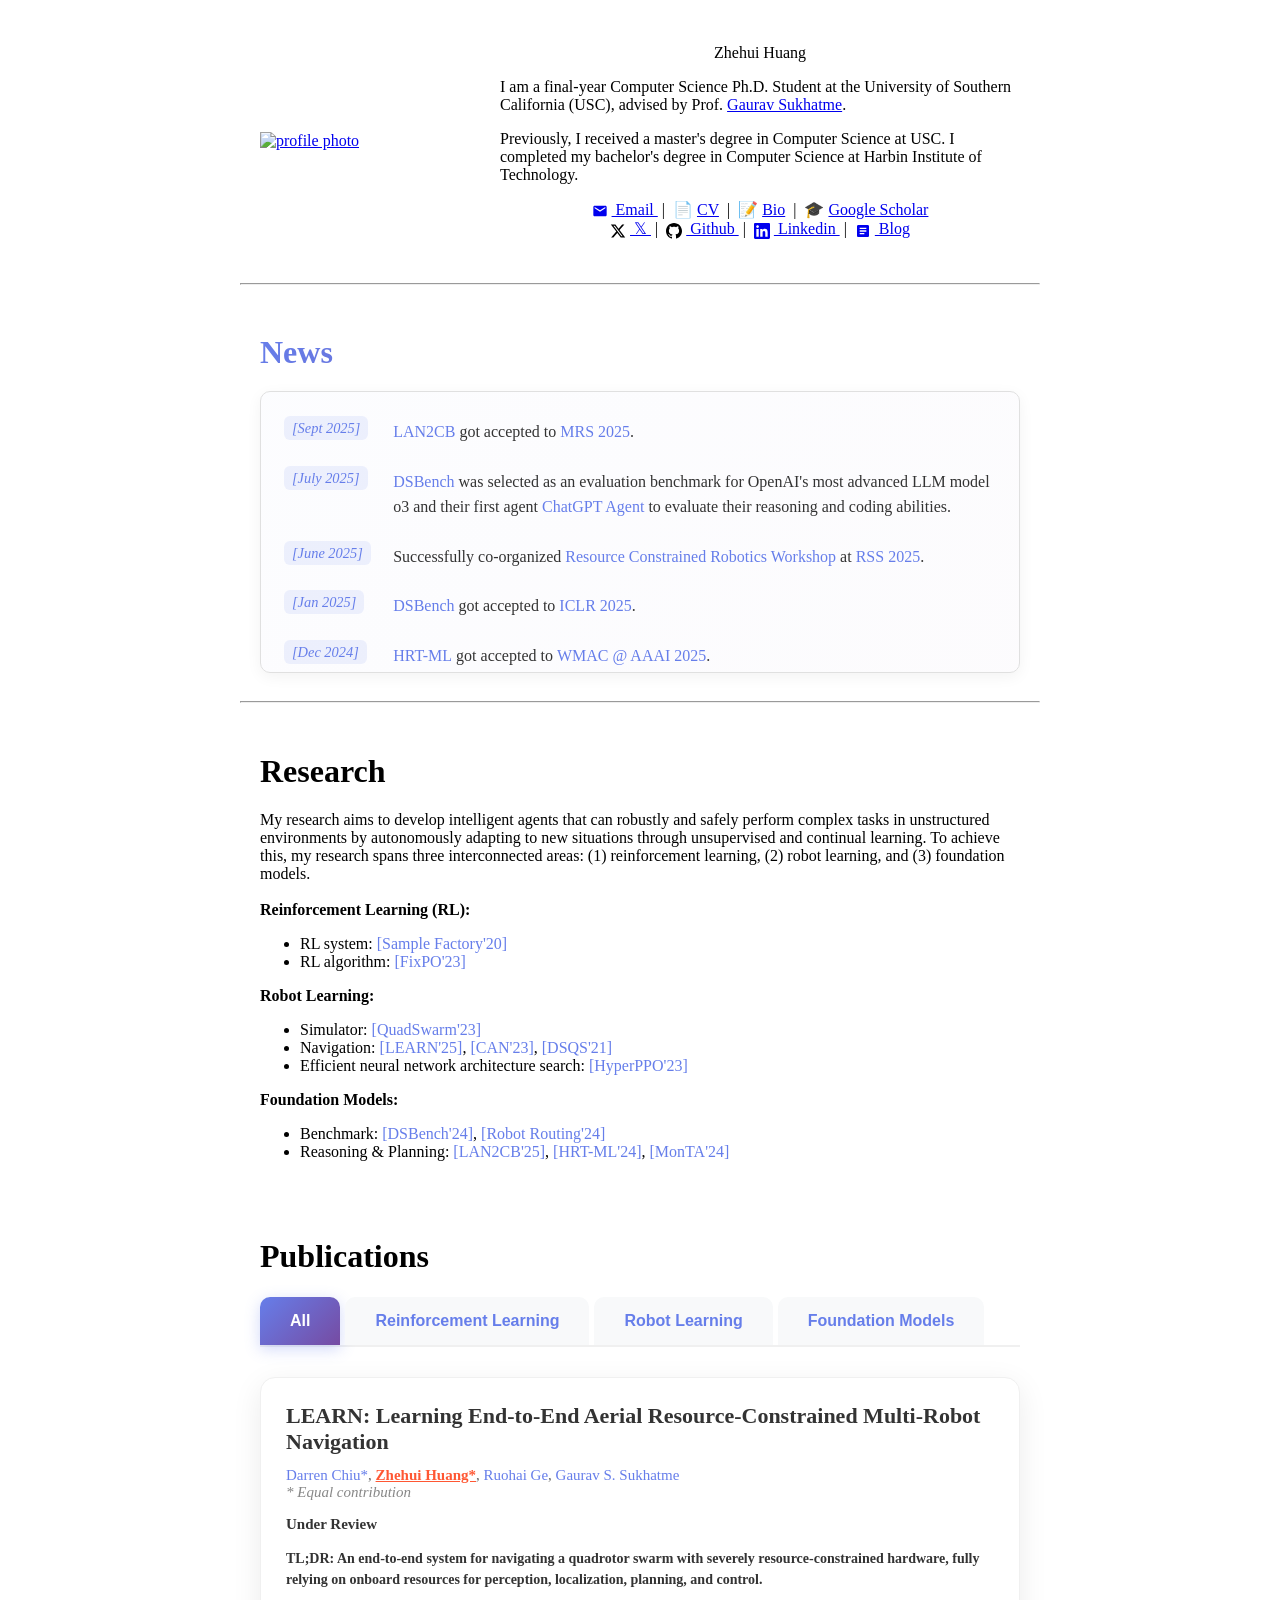
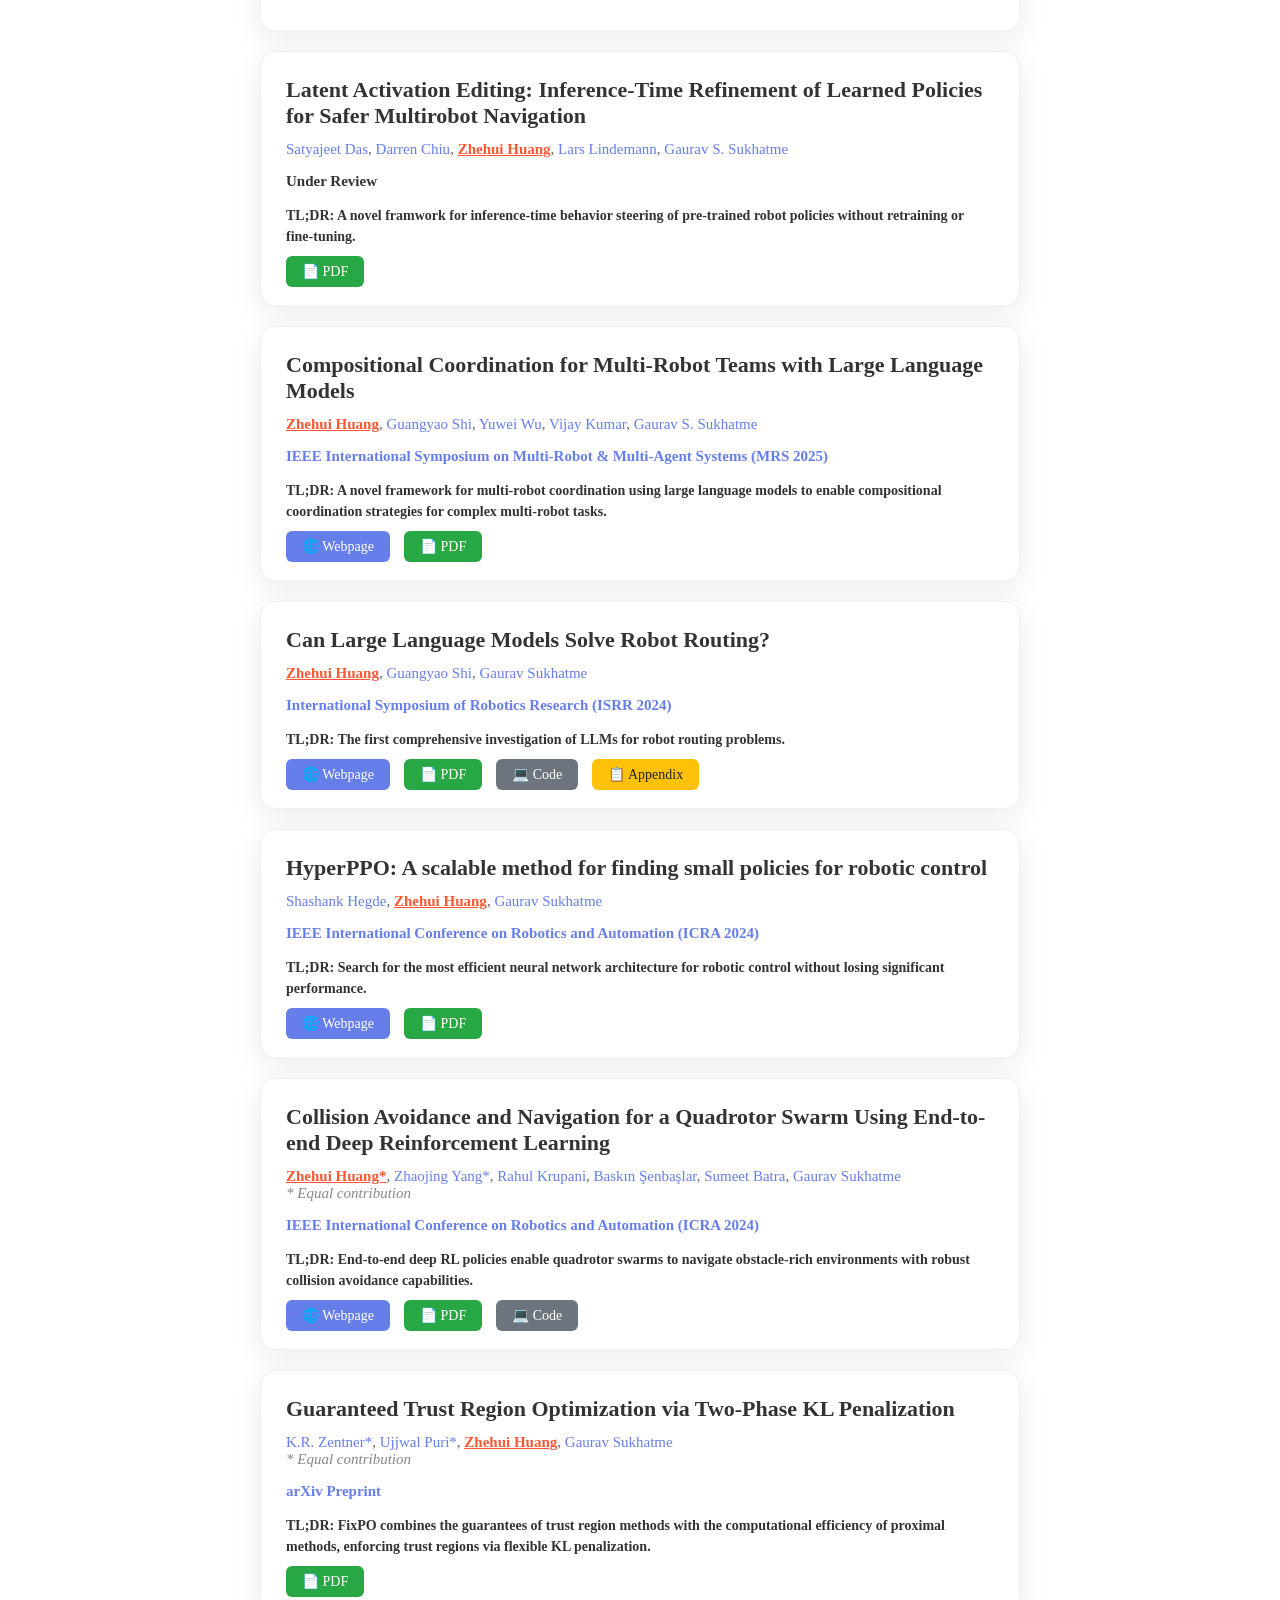
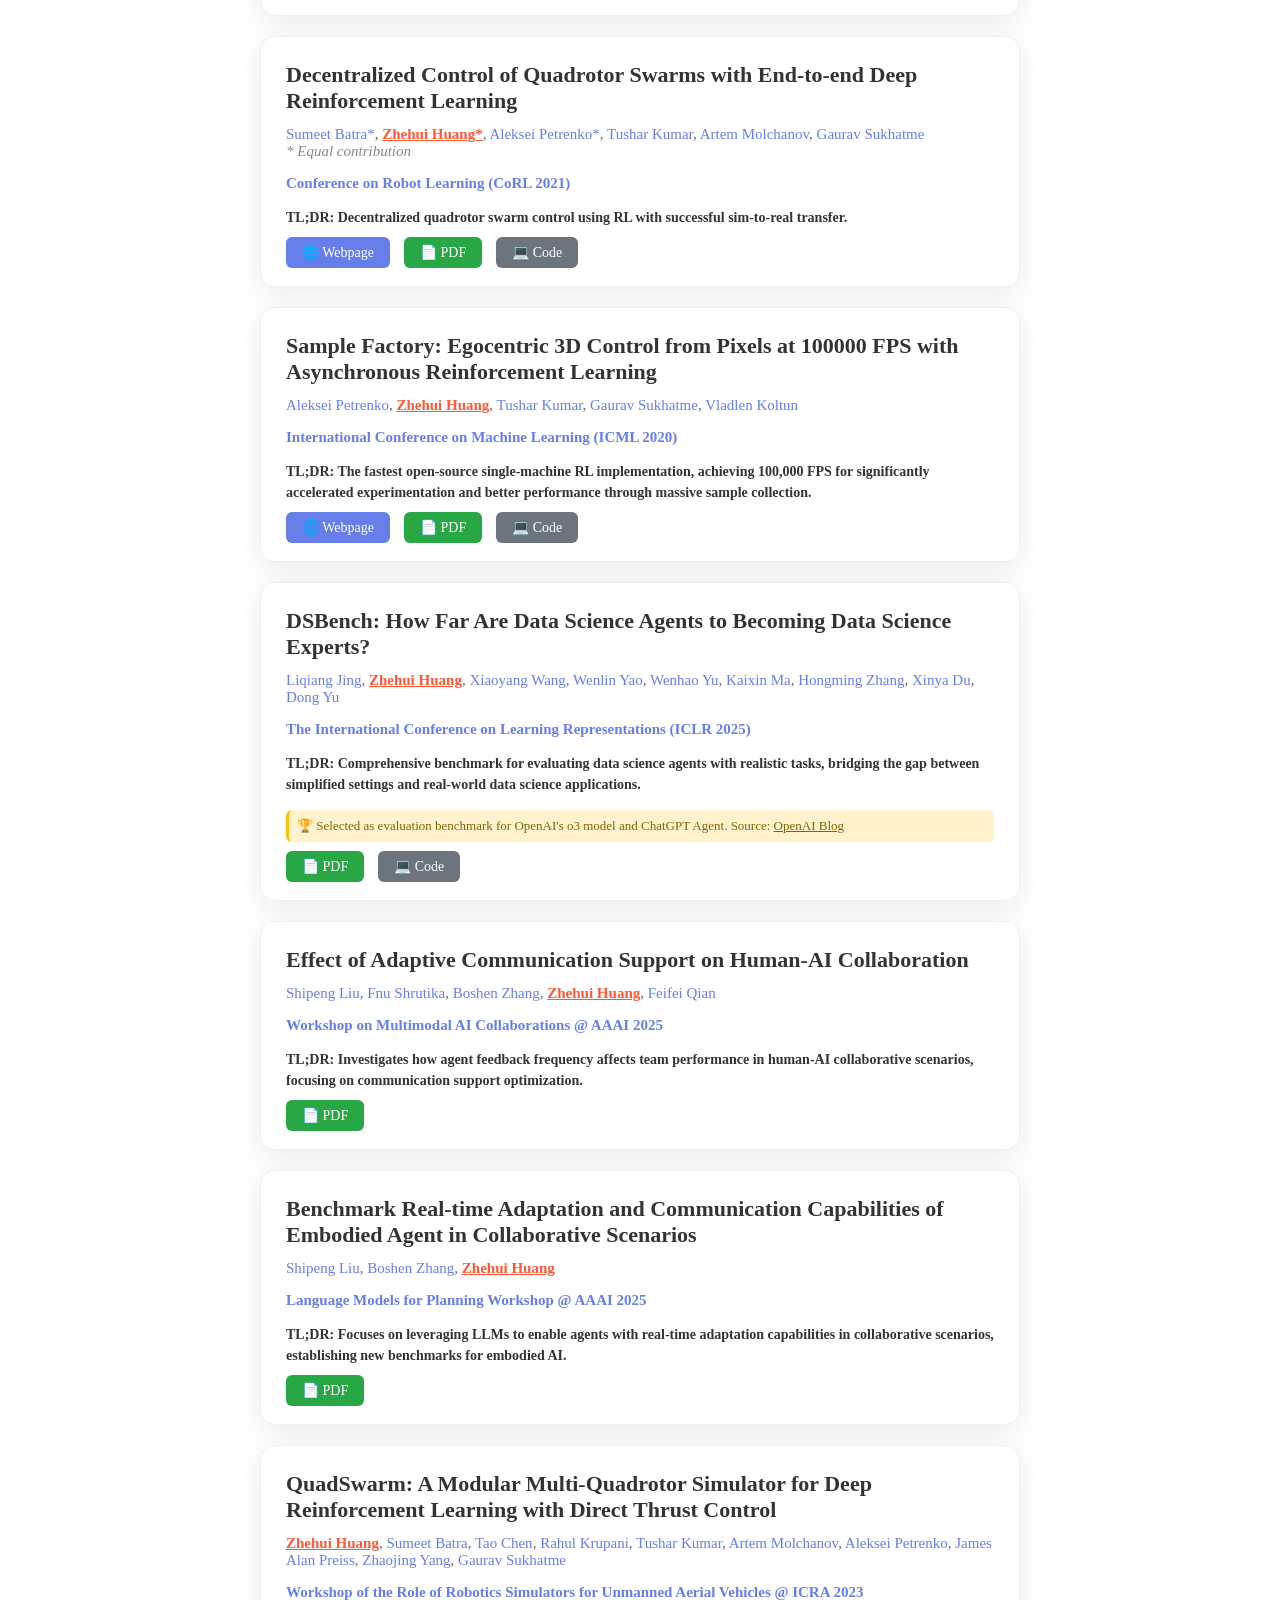
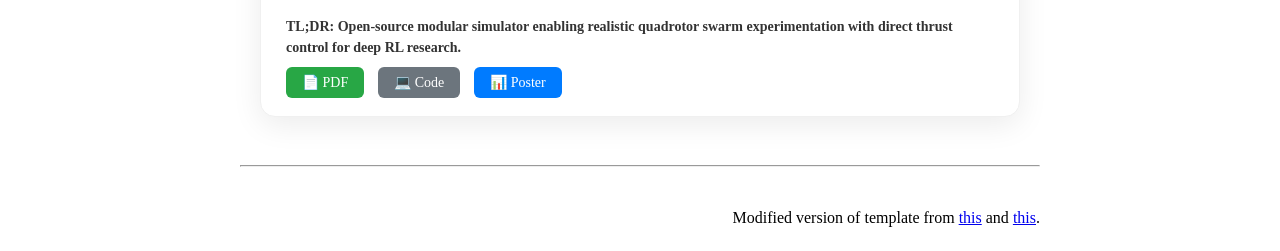
==== commit 0f2b6731: "Update" ====
--- a/index.html
+++ b/index.html
@@ -29,7 +29,7 @@
                     <name>Zhehui Huang</name>
                   </p>
                   <p>
-                    I am a forth-year Computer Science Ph.D. Student at the University of Southern California (USC), advised by Prof. <a href="https://viterbi.usc.edu/directory/faculty/Sukhatme/Gaurav">Gaurav Sukhatme</a>.
+                    I am a final-year Computer Science Ph.D. Student at the University of Southern California (USC), advised by Prof. <a href="https://viterbi.usc.edu/directory/faculty/Sukhatme/Gaurav">Gaurav Sukhatme</a>.
                   </p>
                   <p>
                     Previously, I received a master's degree in Computer Science at USC. I completed my bachelor's degree in Computer Science at Harbin Institute of Technology.
@@ -44,11 +44,11 @@
                     📄 <a href="https://drive.google.com/file/d/1afgVdM1G1RPQHGMMBkOWPaUdtmgIqczG/view?usp=sharing">CV</a> &nbsp|&nbsp
                     📝 <a href="data/Zhehui-bio.txt">Bio</a> &nbsp|&nbsp
                     🎓 <a href="https://scholar.google.com/citations?user=vLUrmdMAAAAJ&hl=en">Google Scholar</a> <br>
-                    <a href="https://twitter.com/Zhehui_Huang">
+                    <a href="https://x.com/Zhehui_Huang">
                       <svg style="width:16px;height:16px;vertical-align:middle;margin-right:4px;" viewBox="0 0 24 24" fill="black">
                         <path d="M18.244 2.25h3.308l-7.227 8.26 8.502 11.24H16.17l-5.214-6.817L4.99 21.75H1.68l7.73-8.835L1.254 2.25H8.08l4.713 6.231zm-1.161 17.52h1.833L7.084 4.126H5.117z"/>
                       </svg>
-                      Twitter
+                      𝕏
                     </a> &nbsp|&nbsp
                     <a href="https://github.com/Zhehui-Huang">
                       <svg style="width:16px;height:16px;vertical-align:middle;margin-right:4px;" viewBox="0 0 24 24" fill="black">
@@ -87,6 +87,14 @@
                     <table style="width:100%;border:0px;border-spacing:0px;border-collapse:separate;margin-right:auto;margin-left:auto;margin-top:auto">
                       <tr style="border-bottom: 1px solid rgba(0,0,0,0.05);">
                         <td style="padding:12px 8px;width:15%;vertical-align:top">
+                          <i style="color: #667eea; font-weight: 500; background: rgba(102, 126, 234, 0.1); padding: 4px 8px; border-radius: 6px; font-size: 0.9em;">[Sept 2025]</i>
+                        </td>
+                        <td style="padding:12px 8px;width:85%;vertical-align:top; color: #333; line-height: 1.6;">
+                          <a href="https://arxiv.org/abs/2507.16068" style="color: #667eea; text-decoration: none; font-weight: 500; border-bottom: 1px solid transparent; transition: border-bottom 0.3s ease;" onmouseover="this.style.borderBottom='1px solid #667eea'" onmouseout="this.style.borderBottom='1px solid transparent'">LAN2CB</a> got accepted to <a href="https://www.sutd.edu.sg/mrs2025/" style="color: #667eea; text-decoration: none; font-weight: 500; border-bottom: 1px solid transparent; transition: border-bottom 0.3s ease;" onmouseover="this.style.borderBottom='1px solid #667eea'" onmouseout="this.style.borderBottom='1px solid transparent'">MRS 2025</a>.
+                        </td>
+                      </tr>
+                      <tr style="border-bottom: 1px solid rgba(0,0,0,0.05);">
+                        <td style="padding:12px 8px;width:15%;vertical-align:top">
                           <i style="color: #667eea; font-weight: 500; background: rgba(102, 126, 234, 0.1); padding: 4px 8px; border-radius: 6px; font-size: 0.9em;">[July 2025]</i>
                         </td>
                         <td style="padding:12px 8px;width:85%;vertical-align:top; color: #333; line-height: 1.6;">
@@ -242,19 +250,29 @@
                     <br><br>
                     <strong>Reinforcement Learning (RL):</strong>
                     <ul>
-                      <li>RL system: <a href="https://arxiv.org/abs/2006.11751" style="color: #667eea; text-decoration: none; font-weight: 500; border-bottom: 1px solid transparent; transition: border-bottom 0.3s ease;" onmouseover="this.style.borderBottom='1px solid #667eea'" onmouseout="this.style.borderBottom='1px solid transparent'">[Sample Factory]</a></li>
-                      <li>RL algorithm: <a href="https://arxiv.org/abs/2312.05405" style="color: #667eea; text-decoration: none; font-weight: 500; border-bottom: 1px solid transparent; transition: border-bottom 0.3s ease;" onmouseover="this.style.borderBottom='1px solid #667eea'" onmouseout="this.style.borderBottom='1px solid transparent'">[FixPO]</a></li>
+                      <li>RL system: <a href="https://arxiv.org/abs/2006.11751" style="color: #667eea; text-decoration: none; font-weight: 500; border-bottom: 1px solid transparent; transition: border-bottom 0.3s ease;" onmouseover="this.style.borderBottom='1px solid #667eea'" onmouseout="this.style.borderBottom='1px solid transparent'">[Sample Factory'20]</a></li>
+                      <li>RL algorithm: <a href="https://arxiv.org/abs/2312.05405" style="color: #667eea; text-decoration: none; font-weight: 500; border-bottom: 1px solid transparent; transition: border-bottom 0.3s ease;" onmouseover="this.style.borderBottom='1px solid #667eea'" onmouseout="this.style.borderBottom='1px solid transparent'">[FixPO'23]</a></li>
                     </ul>
                     <strong>Robot Learning:</strong>
                     <ul>
-                      <li>Simulator: <a href="https://imrclab.github.io/workshop-uav-sims-icra2023/papers/RS4UAVs_paper_16.pdf" style="color: #667eea; text-decoration: none; font-weight: 500; border-bottom: 1px solid transparent; transition: border-bottom 0.3s ease;" onmouseover="this.style.borderBottom='1px solid #667eea'" onmouseout="this.style.borderBottom='1px solid transparent'">[QuadSwarm]</a></li>
-                      <li>Quadrotor swarm collision avoidance and navigation: <a href="https://arxiv.org/abs/2109.07735" style="color: #667eea; text-decoration: none; font-weight: 500; border-bottom: 1px solid transparent; transition: border-bottom 0.3s ease;" onmouseover="this.style.borderBottom='1px solid #667eea'" onmouseout="this.style.borderBottom='1px solid transparent'">[DSQS]</a>, <a href="https://arxiv.org/abs/2309.13285" style="color: #667eea; text-decoration: none; font-weight: 500; border-bottom: 1px solid transparent; transition: border-bottom 0.3s ease;" onmouseover="this.style.borderBottom='1px solid #667eea'" onmouseout="this.style.borderBottom='1px solid transparent'">[CANQS]</a></li>
-                      <li>Efficient neural network architecture search: <a href="https://sites.google.com/usc.edu/hyperppo" style="color: #667eea; text-decoration: none; font-weight: 500; border-bottom: 1px solid transparent; transition: border-bottom 0.3s ease;" onmouseover="this.style.borderBottom='1px solid #667eea'" onmouseout="this.style.borderBottom='1px solid transparent'">[HyperPPO]</a></li>
+                      <li>Simulator: <a href="https://imrclab.github.io/workshop-uav-sims-icra2023/papers/RS4UAVs_paper_16.pdf" style="color: #667eea; text-decoration: none; font-weight: 500; border-bottom: 1px solid transparent; transition: border-bottom 0.3s ease;" onmouseover="this.style.borderBottom='1px solid #667eea'" onmouseout="this.style.borderBottom='1px solid transparent'">[QuadSwarm'23]</a></li>
+                      <li>Navigation: 
+                        <a href="https://aerial-robotics-workshop-icra.com/wp-content/uploads/2025/05/Oral_N15.pdf" style="color: #667eea; text-decoration: none; font-weight: 500; border-bottom: 1px solid transparent; transition: border-bottom 0.3s ease;" onmouseover="this.style.borderBottom='1px solid #667eea'" onmouseout="this.style.borderBottom='1px solid transparent'">[LEARN'25]</a>, 
+                        <a href="https://arxiv.org/abs/2309.13285" style="color: #667eea; text-decoration: none; font-weight: 500; border-bottom: 1px solid transparent; transition: border-bottom 0.3s ease;" onmouseover="this.style.borderBottom='1px solid #667eea'" onmouseout="this.style.borderBottom='1px solid transparent'">[CAN'23]</a>, 
+                        <a href="https://arxiv.org/abs/2109.07735" style="color: #667eea; text-decoration: none; font-weight: 500; border-bottom: 1px solid transparent; transition: border-bottom 0.3s ease;" onmouseover="this.style.borderBottom='1px solid #667eea'" onmouseout="this.style.borderBottom='1px solid transparent'">[DSQS'21]</a>
+                      </li>
+                      <li>Efficient neural network architecture search: <a href="https://sites.google.com/usc.edu/hyperppo" style="color: #667eea; text-decoration: none; font-weight: 500; border-bottom: 1px solid transparent; transition: border-bottom 0.3s ease;" onmouseover="this.style.borderBottom='1px solid #667eea'" onmouseout="this.style.borderBottom='1px solid transparent'">[HyperPPO'23]</a></li>
                     </ul>
                     <strong>Foundation Models:</strong>
                     <ul>
-                      <li>Benchmark: <a href="https://arxiv.org/abs/2409.07703" style="color: #667eea; text-decoration: none; font-weight: 500; border-bottom: 1px solid transparent; transition: border-bottom 0.3s ease;" onmouseover="this.style.borderBottom='1px solid #667eea'" onmouseout="this.style.borderBottom='1px solid transparent'">[DSBench]</a></li>
-                      <li>Complex reasoning: <a href="https://arxiv.org/abs/2403.10795" style="color: #667eea; text-decoration: none; font-weight: 500; border-bottom: 1px solid transparent; transition: border-bottom 0.3s ease;" onmouseover="this.style.borderBottom='1px solid #667eea'" onmouseout="this.style.borderBottom='1px solid transparent'">[Robot Collaboration]</a>, <a href="https://arxiv.org/abs/2507.16068" style="color: #667eea; text-decoration: none; font-weight: 500; border-bottom: 1px solid transparent; transition: border-bottom 0.3s ease;" onmouseover="this.style.borderBottom='1px solid #667eea'" onmouseout="this.style.borderBottom='1px solid transparent'">[Robot Routing]</a>, <a href="https://arxiv.org/abs/2412.06808" style="color: #667eea; text-decoration: none; font-weight: 500; border-bottom: 1px solid transparent; transition: border-bottom 0.3s ease;" onmouseover="this.style.borderBottom='1px solid #667eea'" onmouseout="this.style.borderBottom='1px solid transparent'">[HRT-ML]</a>, <a href="https://arxiv.org/abs/2412.00435" style="color: #667eea; text-decoration: none; font-weight: 500; border-bottom: 1px solid transparent; transition: border-bottom 0.3s ease;" onmouseover="this.style.borderBottom='1px solid #667eea'" onmouseout="this.style.borderBottom='1px solid transparent'">[MonTA]</a></li>
+                      <li>Benchmark: 
+                        <a href="https://arxiv.org/abs/2409.07703" style="color: #667eea; text-decoration: none; font-weight: 500; border-bottom: 1px solid transparent; transition: border-bottom 0.3s ease;" onmouseover="this.style.borderBottom='1px solid #667eea'" onmouseout="this.style.borderBottom='1px solid transparent'">[DSBench'24]</a>, 
+                        <a href="https://arxiv.org/abs/2507.16068" style="color: #667eea; text-decoration: none; font-weight: 500; border-bottom: 1px solid transparent; transition: border-bottom 0.3s ease;" onmouseover="this.style.borderBottom='1px solid #667eea'" onmouseout="this.style.borderBottom='1px solid transparent'">[Robot Routing'24]</a></li>
+                      <li>Reasoning & Planning: 
+                        <a href="https://arxiv.org/abs/2403.10795" style="color: #667eea; text-decoration: none; font-weight: 500; border-bottom: 1px solid transparent; transition: border-bottom 0.3s ease;" onmouseover="this.style.borderBottom='1px solid #667eea'" onmouseout="this.style.borderBottom='1px solid transparent'">[LAN2CB'25]</a>, 
+                        <a href="https://arxiv.org/abs/2412.06808" style="color: #667eea; text-decoration: none; font-weight: 500; border-bottom: 1px solid transparent; transition: border-bottom 0.3s ease;" onmouseover="this.style.borderBottom='1px solid #667eea'" onmouseout="this.style.borderBottom='1px solid transparent'">[HRT-ML'24]</a>, 
+                        <a href="https://arxiv.org/abs/2412.00435" style="color: #667eea; text-decoration: none; font-weight: 500; border-bottom: 1px solid transparent; transition: border-bottom 0.3s ease;" onmouseover="this.style.borderBottom='1px solid #667eea'" onmouseout="this.style.borderBottom='1px solid transparent'">[MonTA'24]</a>
+                      </li>
                     </ul>
                   </p>
                 </td>
@@ -293,7 +311,76 @@
 
                   <!-- All Tab -->
                   <div id="all" class="tab-content" style="display: block;">
-                    <!-- Foundation Models Papers -->
+                    <!-- LEARN -->
+                    <div style="background: white; border-radius: 15px; padding: 25px; margin-bottom: 20px; box-shadow: 0 8px 30px rgba(0,0,0,0.08); border: 1px solid #f0f0f0; transition: all 0.3s ease;" onmouseover="this.style.transform='translateY(-5px)'; this.style.boxShadow='0 15px 40px rgba(0,0,0,0.12)'" onmouseout="this.style.transform='translateY(0px)'; this.style.boxShadow='0 8px 30px rgba(0,0,0,0.08)'">
+                      <div style="display: flex; align-items: flex-start; gap: 25px;">
+                        <!-- Left side: GIFs -->
+                        <!-- <div style="flex: 0 0 200px;">
+                          <div style="display: flex; flex-direction: column; gap: 10px;">
+                            <img src="images/learn/indoor.gif" alt="LEARN Indoor Demo" style="width: 100%; height: auto; border-radius: 3px; box-shadow: 0 4px 15px rgba(0,0,0,0.1);">
+                            <img src="images/learn/outdoor.gif" alt="LEARN Outdoor Demo" style="width: 100%; height: auto; border-radius: 3px; box-shadow: 0 4px 15px rgba(0,0,0,0.1);">
+                          </div>
+                        </div> -->
+                        
+                        <!-- Right side: Content -->
+                        <div style="flex: 1;">
+                          <h3 style="margin: 0 0 12px 0; font-size: 22px; color: #333;">
+                            <a href="" style="color: #333; text-decoration: none; transition: color 0.3s ease;" onmouseover="this.style.color='#667eea'" onmouseout="this.style.color='#333'">
+                              LEARN: Learning End-to-End Aerial Resource-Constrained Multi-Robot Navigation
+                            </a>
+                          </h3>
+                          
+                          <div style="margin-bottom: 15px; color: #666; font-size: 15px;">
+                            <a href="https://darren-chiu.github.io/" style="color: #667eea; text-decoration: none;">Darren Chiu*</a>,
+                            <a href="https://zhehui-huang.github.io/" style="color:#FF5733; font-weight: 600;"><b>Zhehui Huang*</b></a>,
+                            <a href="https://gelev97.github.io/" style="color: #667eea; text-decoration: none;">Ruohai Ge</a>,
+                            
+                            <a href="https://viterbi.usc.edu/directory/faculty/Sukhatme/Gaurav" style="color: #667eea; text-decoration: none;">Gaurav S. Sukhatme</a>
+                            <br><em style="color: #888;">* Equal contribution</em>
+                          </div>
+      
+                          <div style="margin-bottom: 15px; color: #333; font-size: 15px; font-weight: 600;">
+                            Under Review
+                          </div>
+      
+                          <p style="margin-bottom: 15px; color: #333; font-size: 14px; line-height: 1.5; font-weight: 600;">
+                            TL;DR: An end-to-end system for navigating a quadrotor swarm with severely resource-constrained hardware, fully relying on onboard resources for perception, localization, planning, and control.
+                          </p>
+                        </div>
+                      </div>
+                    </div>
+
+
+                    <!-- Latent Activation Editing: Inference-Time Refinement of Learned Policies for Safer Multirobot Navigation -->
+                    <div style="background: white; border-radius: 15px; padding: 25px; margin-bottom: 20px; box-shadow: 0 8px 30px rgba(0,0,0,0.08); border: 1px solid #f0f0f0; transition: all 0.3s ease;" onmouseover="this.style.transform='translateY(-5px)'; this.style.boxShadow='0 15px 40px rgba(0,0,0,0.12)'" onmouseout="this.style.transform='translateY(0px)'; this.style.boxShadow='0 8px 30px rgba(0,0,0,0.08)'">
+                    <h3 style="margin: 0 0 12px 0; font-size: 22px; color: #333;">
+                      <a href="https://arxiv.org/pdf/2509.20623" style="color: #333; text-decoration: none; transition: color 0.3s ease;" onmouseover="this.style.color='#667eea'" onmouseout="this.style.color='#333'">
+                        Latent Activation Editing: Inference-Time Refinement of Learned Policies for Safer Multirobot Navigation
+                      </a>
+                    </h3>
+                    
+                    <div style="margin-bottom: 15px; color: #666; font-size: 15px;">
+                      <a href="https://satyajeet-portfolio.github.io/" style="color: #667eea; text-decoration: none;">Satyajeet Das</a>,
+                      <a href="https://darren-chiu.github.io/" style="color: #667eea; text-decoration: none;">Darren Chiu</a>,
+                      <a href="https://zhehui-huang.github.io/" style="color:#FF5733; font-weight: 600;"><b>Zhehui Huang</b></a>,
+                      <a href="https://sites.google.com/view/larslindemann/main-page" style="color: #667eea; text-decoration: none;">Lars Lindemann</a>,
+                      <a href="https://viterbi.usc.edu/directory/faculty/Sukhatme/Gaurav" style="color: #667eea; text-decoration: none;">Gaurav S. Sukhatme</a>
+                    </div>
+
+                    <div style="margin-bottom: 15px; color: #333; font-size: 15px; font-weight: 600;">
+                      Under Review
+                    </div>
+
+                    <p style="margin-bottom: 15px; color: #333; font-size: 14px; line-height: 1.5; font-weight: 600;">
+                      TL;DR: A novel framwork for inference-time behavior steering of pre-trained robot policies without retraining or fine-tuning.
+                    </p>
+                    
+                    <div style="margin-top: 15px;">
+                      <a href="https://arxiv.org/pdf/2509.20623" style="background: #28a745; color: white; padding: 8px 16px; text-decoration: none; border-radius: 6px; font-size: 14px; margin-right: 10px; transition: background 0.3s ease;" onmouseover="this.style.background='#218838'" onmouseout="this.style.background='#28a745'">📄 PDF</a>
+                    </div>
+                  </div>
+                  
+
 
                     <!-- Compositional Coordination Paper -->
                     <div style="background: white; border-radius: 15px; padding: 25px; margin-bottom: 20px; box-shadow: 0 8px 30px rgba(0,0,0,0.08); border: 1px solid #f0f0f0; transition: all 0.3s ease;" onmouseover="this.style.transform='translateY(-5px)'; this.style.boxShadow='0 15px 40px rgba(0,0,0,0.12)'" onmouseout="this.style.transform='translateY(0px)'; this.style.boxShadow='0 8px 30px rgba(0,0,0,0.08)'">
@@ -312,7 +399,7 @@
                       </div>
 
                       <div style="margin-bottom: 15px; color: #333; font-size: 15px; font-weight: 600;">
-                        In submission
+                        <a href="https://www.sutd.edu.sg/mrs2025/" style="color: #667eea; text-decoration: none; transition: color 0.3s ease;" onmouseover="this.style.color='#5a6fd8'" onmouseout="this.style.color='#667eea'">IEEE International Symposium on Multi-Robot & Multi-Agent Systems (MRS 2025)</a>
                       </div>
 
                       <p style="margin-bottom: 15px; color: #333; font-size: 14px; line-height: 1.5; font-weight: 600;">
@@ -694,6 +781,61 @@
 
                   <!-- Robot Learning Tab -->
                   <div id="robot-learning" class="tab-content" style="display: none;">
+                    <!-- LEARN -->
+                    <div style="background: white; border-radius: 15px; padding: 25px; margin-bottom: 20px; box-shadow: 0 8px 30px rgba(0,0,0,0.08); border: 1px solid #f0f0f0; transition: all 0.3s ease;" onmouseover="this.style.transform='translateY(-5px)'; this.style.boxShadow='0 15px 40px rgba(0,0,0,0.12)'" onmouseout="this.style.transform='translateY(0px)'; this.style.boxShadow='0 8px 30px rgba(0,0,0,0.08)'">
+                      <h3 style="margin: 0 0 12px 0; font-size: 22px; color: #333;">
+                        <a href="" style="color: #333; text-decoration: none; transition: color 0.3s ease;" onmouseover="this.style.color='#667eea'" onmouseout="this.style.color='#333'">
+                          LEARN: Learning End-to-End Aerial Resource-Constrained Multi-Robot Navigation
+                        </a>
+                      </h3>
+                      
+                      <div style="margin-bottom: 15px; color: #666; font-size: 15px;">
+                        <a href="https://darren-chiu.github.io/" style="color: #667eea; text-decoration: none;">Darren Chiu*</a>,
+                        <a href="https://zhehui-huang.github.io/" style="color:#FF5733; font-weight: 600;"><b>Zhehui Huang*</b></a>,
+                        <a href="https://gelev97.github.io/" style="color: #667eea; text-decoration: none;">Ruohai Ge</a>,
+                        
+                        <a href="https://viterbi.usc.edu/directory/faculty/Sukhatme/Gaurav" style="color: #667eea; text-decoration: none;">Gaurav S. Sukhatme</a>
+                        <br><em style="color: #888;">* Equal contribution</em>
+                      </div>
+  
+                      <div style="margin-bottom: 15px; color: #333; font-size: 15px; font-weight: 600;">
+                        Under Review
+                      </div>
+  
+                      <p style="margin-bottom: 15px; color: #333; font-size: 14px; line-height: 1.5; font-weight: 600;">
+                        TL;DR: An end-to-end system for navigating a quadrotor swarm with severely resource-constrained hardware, fully relying on onboard resources for perception, localization, planning, and control.
+                      </p>
+                    </div>
+
+                    <!-- Latent Activation Editing: Inference-Time Refinement of Learned Policies for Safer Multirobot Navigation -->
+                    <div style="background: white; border-radius: 15px; padding: 25px; margin-bottom: 20px; box-shadow: 0 8px 30px rgba(0,0,0,0.08); border: 1px solid #f0f0f0; transition: all 0.3s ease;" onmouseover="this.style.transform='translateY(-5px)'; this.style.boxShadow='0 15px 40px rgba(0,0,0,0.12)'" onmouseout="this.style.transform='translateY(0px)'; this.style.boxShadow='0 8px 30px rgba(0,0,0,0.08)'">
+                      <h3 style="margin: 0 0 12px 0; font-size: 22px; color: #333;">
+                        <a href="https://arxiv.org/pdf/2509.20623" style="color: #333; text-decoration: none; transition: color 0.3s ease;" onmouseover="this.style.color='#667eea'" onmouseout="this.style.color='#333'">
+                          Latent Activation Editing: Inference-Time Refinement of Learned Policies for Safer Multirobot Navigation
+                        </a>
+                      </h3>
+                      
+                      <div style="margin-bottom: 15px; color: #666; font-size: 15px;">
+                        <a href="https://satyajeet-portfolio.github.io/" style="color: #667eea; text-decoration: none;">Satyajeet Das</a>,
+                        <a href="https://darren-chiu.github.io/" style="color: #667eea; text-decoration: none;">Darren Chiu</a>,
+                        <a href="https://zhehui-huang.github.io/" style="color:#FF5733; font-weight: 600;"><b>Zhehui Huang</b></a>,
+                        <a href="https://sites.google.com/view/larslindemann/main-page" style="color: #667eea; text-decoration: none;">Lars Lindemann</a>,
+                        <a href="https://viterbi.usc.edu/directory/faculty/Sukhatme/Gaurav" style="color: #667eea; text-decoration: none;">Gaurav S. Sukhatme</a>
+                      </div>
+  
+                      <div style="margin-bottom: 15px; color: #333; font-size: 15px; font-weight: 600;">
+                        Under Review
+                      </div>
+  
+                      <p style="margin-bottom: 15px; color: #333; font-size: 14px; line-height: 1.5; font-weight: 600;">
+                        TL;DR: A novel framwork for inference-time behavior steering of pre-trained robot policies without retraining or fine-tuning.
+                      </p>
+                      
+                      <div style="margin-top: 15px;">
+                        <a href="https://arxiv.org/pdf/2509.20623" style="background: #28a745; color: white; padding: 8px 16px; text-decoration: none; border-radius: 6px; font-size: 14px; margin-right: 10px; transition: background 0.3s ease;" onmouseover="this.style.background='#218838'" onmouseout="this.style.background='#28a745'">📄 PDF</a>
+                      </div>
+                    </div>
+                  
                     <!-- HyperPPO Paper -->
                     <div style="background: white; border-radius: 15px; padding: 25px; margin-bottom: 20px; box-shadow: 0 8px 30px rgba(0,0,0,0.08); border: 1px solid #f0f0f0; transition: all 0.3s ease;" onmouseover="this.style.transform='translateY(-5px)'; this.style.boxShadow='0 15px 40px rgba(0,0,0,0.12)'" onmouseout="this.style.transform='translateY(0px)'; this.style.boxShadow='0 8px 30px rgba(0,0,0,0.08)'">
                       <h3 style="margin: 0 0 12px 0; font-size: 22px; color: #333;">
@@ -841,7 +983,7 @@
                       </div>
 
                       <div style="margin-bottom: 15px; color: #333; font-size: 15px; font-weight: 600;">
-                        In submission
+                        <a href="https://www.sutd.edu.sg/mrs2025/" style="color: #667eea; text-decoration: none; transition: color 0.3s ease;" onmouseover="this.style.color='#5a6fd8'" onmouseout="this.style.color='#667eea'">IEEE International Symposium on Multi-Robot & Multi-Agent Systems (MRS 2025)</a>
                       </div>
 
                       <p style="margin-bottom: 15px; color: #333; font-size: 14px; line-height: 1.5; font-weight: 600;">
@@ -872,7 +1014,7 @@
                         <a href="https://isrr-robotics.org/" style="color: #667eea; text-decoration: none; transition: color 0.3s ease;" onmouseover="this.style.color='#5a6fd8'" onmouseout="this.style.color='#667eea'">International Symposium on Robotics Research (ISRR 2024)</a>
                       </div>
                       <p style="margin-bottom: 15px; color: #333; font-size: 14px; line-height: 1.5; font-weight: 600;">
-                        TL;DR: First comprehensive investigation of LLMs for vehicle routing problems, introducing a benchmark dataset and a framework with self-debugging and self-verification capabilities.
+                        TL;DR: The first comprehensive investigation of LLMs for robot routing problems.
                       </p>
                       
                       <div style="margin-top: 15px;">
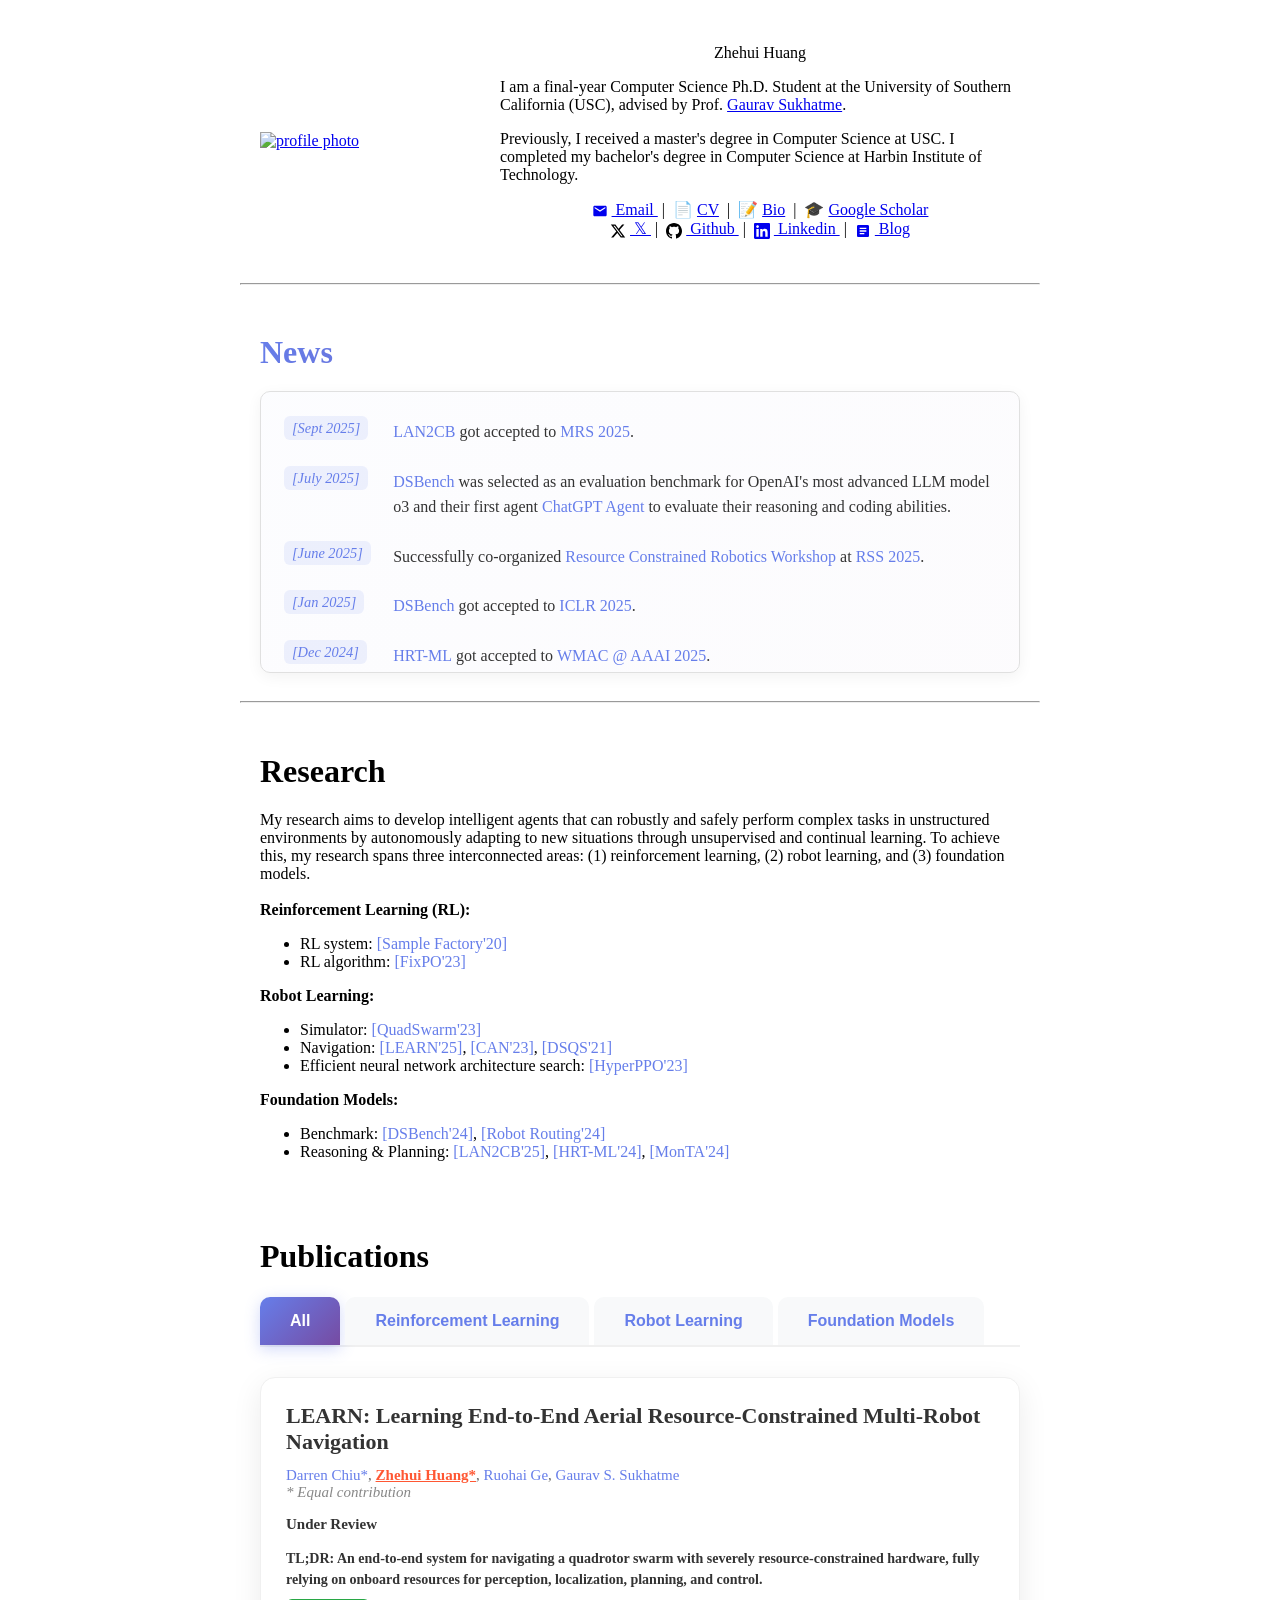
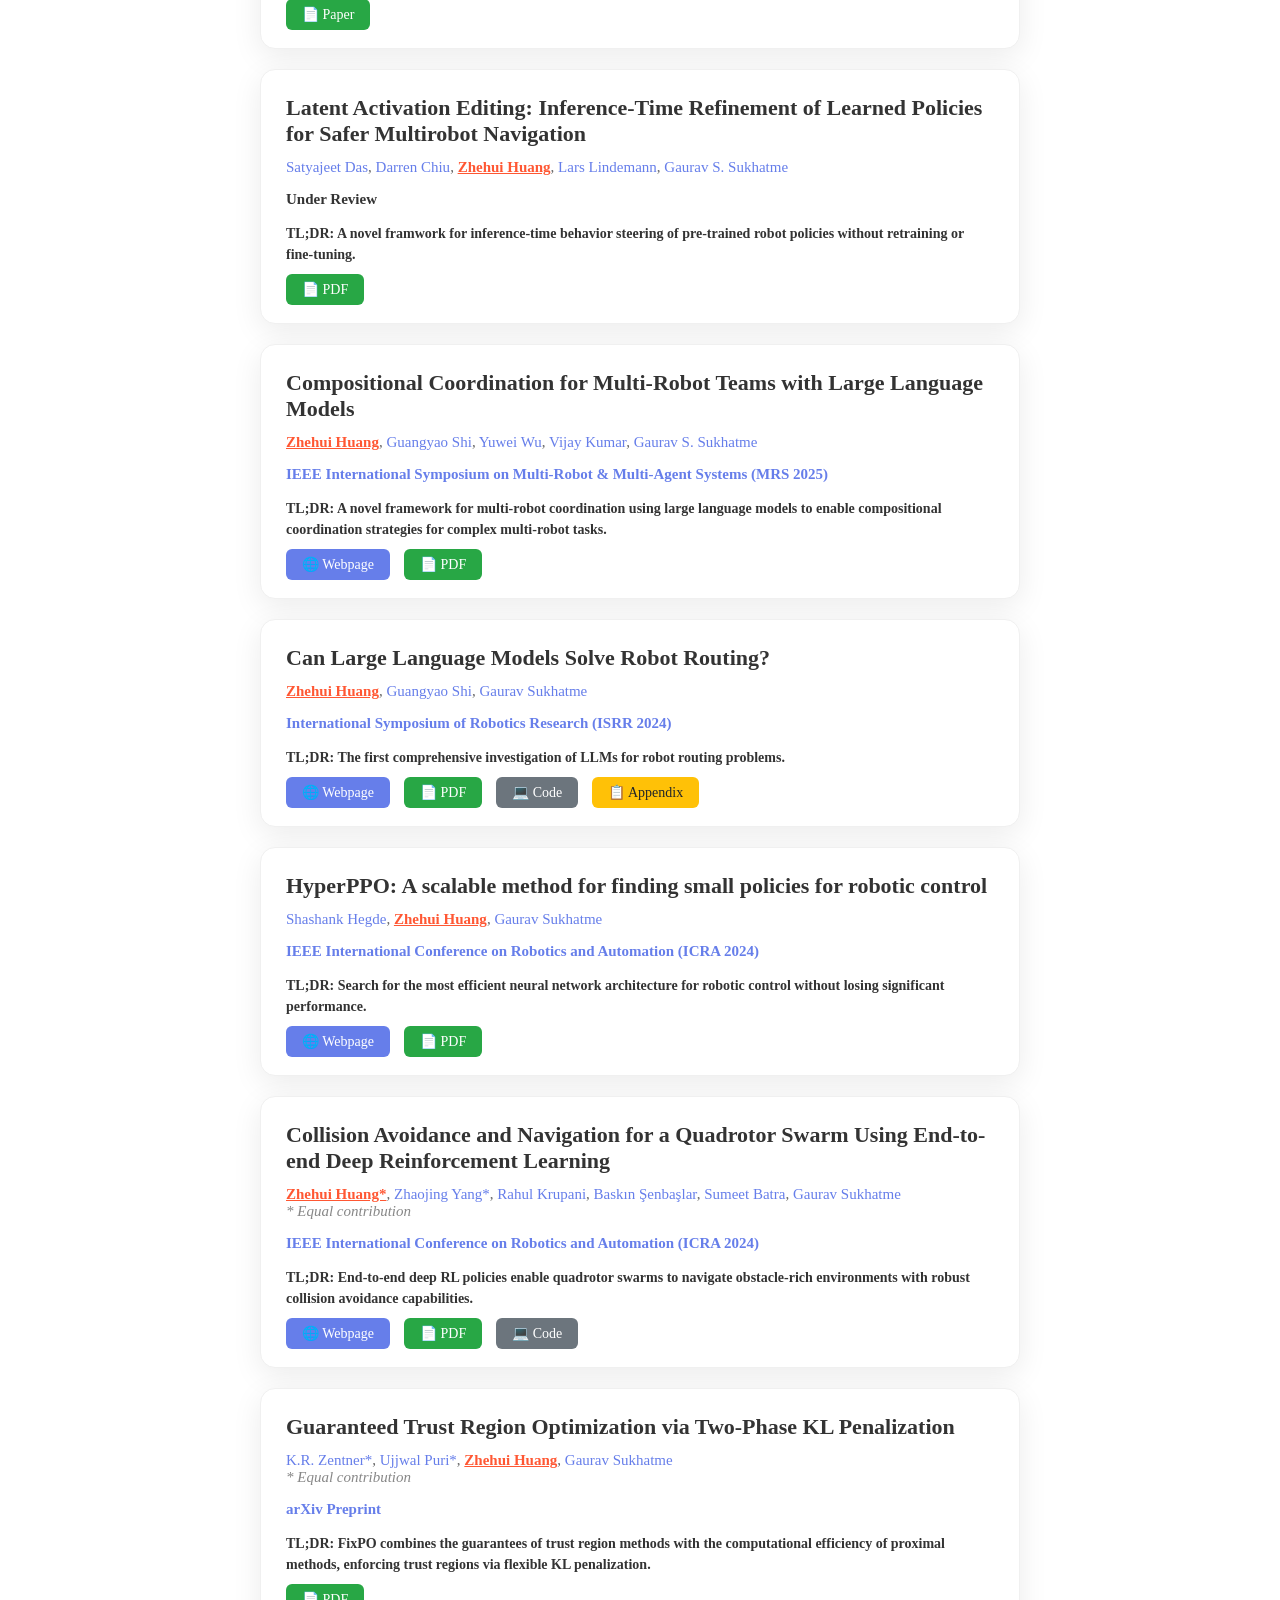
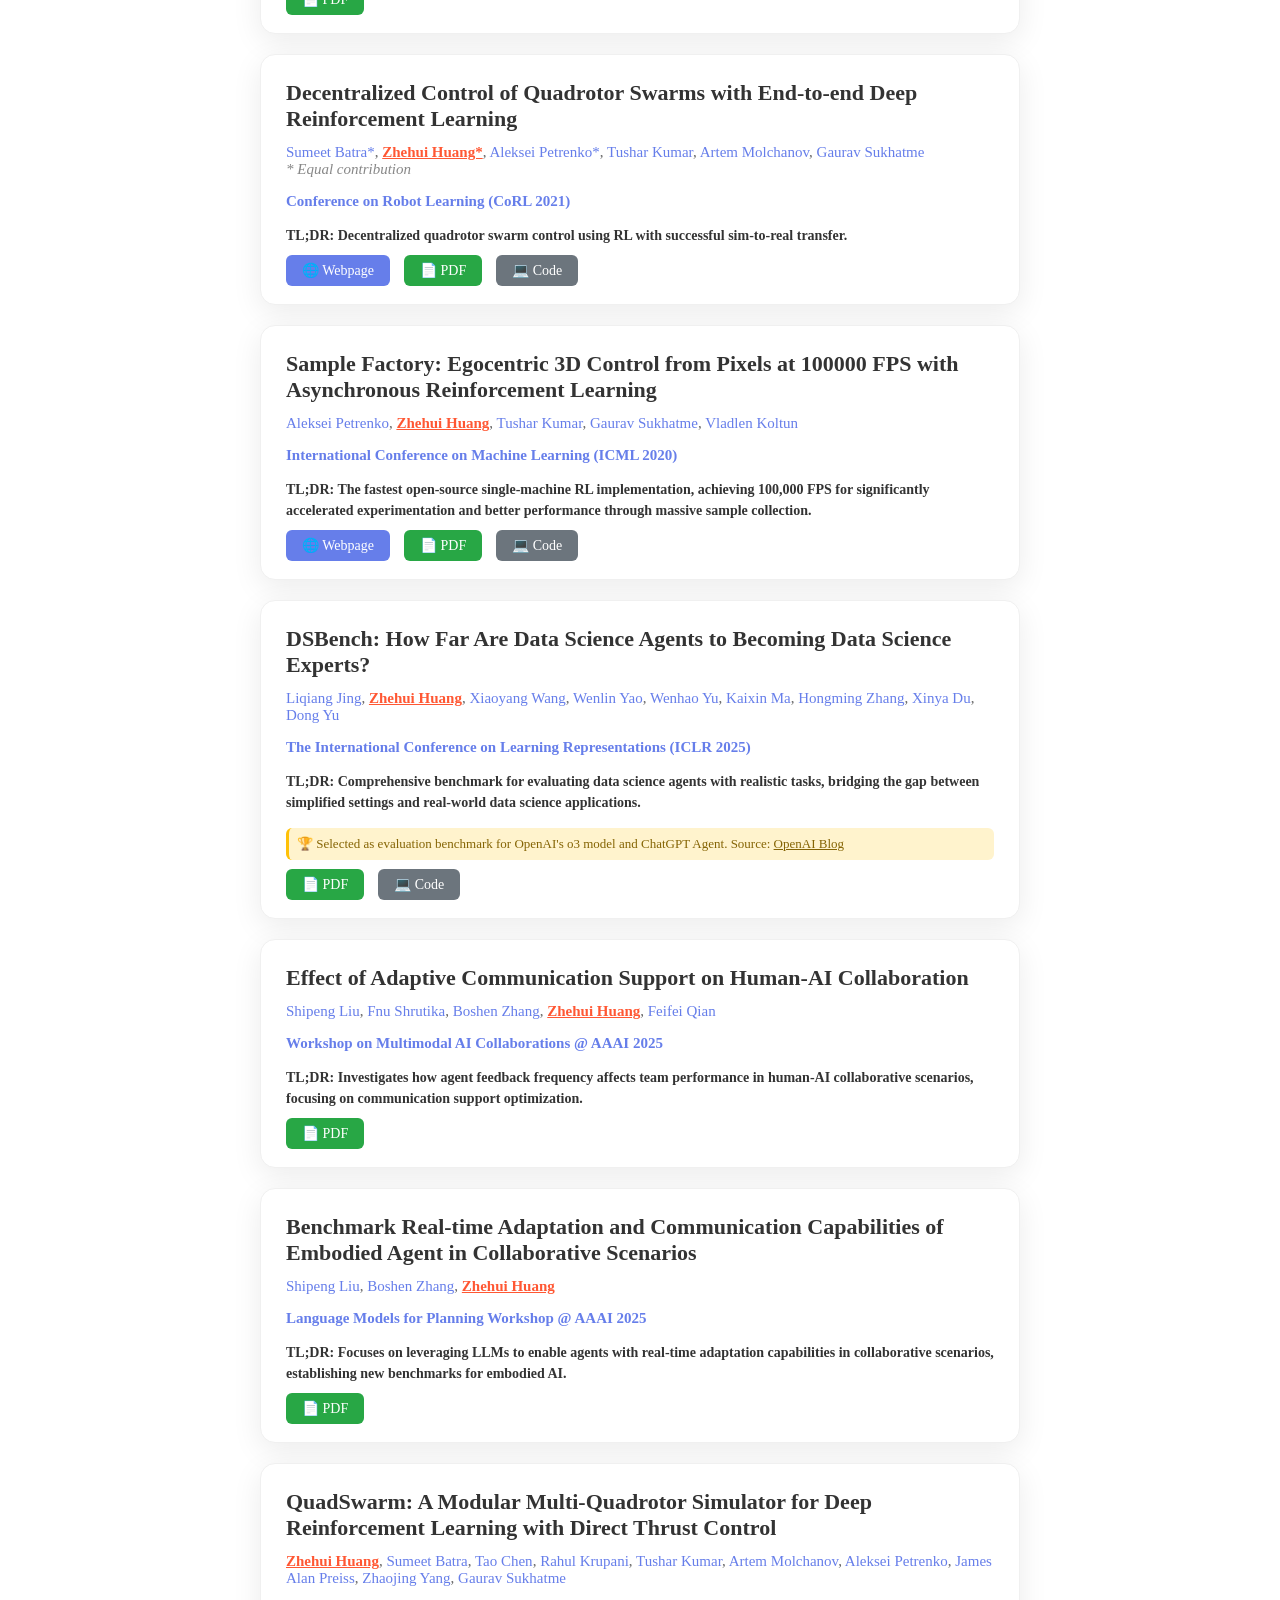
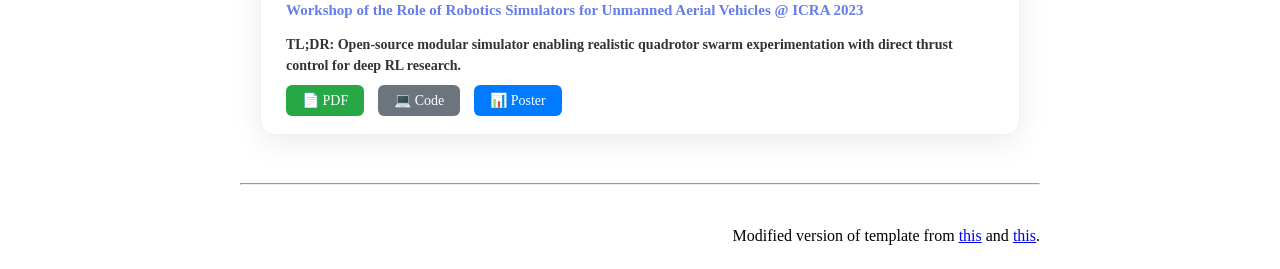
==== commit f6defc43: "Modify" ====
--- a/index.html
+++ b/index.html
@@ -325,7 +325,7 @@
                         <!-- Right side: Content -->
                         <div style="flex: 1;">
                           <h3 style="margin: 0 0 12px 0; font-size: 22px; color: #333;">
-                            <a href="" style="color: #333; text-decoration: none; transition: color 0.3s ease;" onmouseover="this.style.color='#667eea'" onmouseout="this.style.color='#333'">
+                            <a href="https://arxiv.org/abs/2511.17765" style="color: #333; text-decoration: none; transition: color 0.3s ease;" onmouseover="this.style.color='#667eea'" onmouseout="this.style.color='#333'">
                               LEARN: Learning End-to-End Aerial Resource-Constrained Multi-Robot Navigation
                             </a>
                           </h3>
@@ -334,7 +334,6 @@
                             <a href="https://darren-chiu.github.io/" style="color: #667eea; text-decoration: none;">Darren Chiu*</a>,
                             <a href="https://zhehui-huang.github.io/" style="color:#FF5733; font-weight: 600;"><b>Zhehui Huang*</b></a>,
                             <a href="https://gelev97.github.io/" style="color: #667eea; text-decoration: none;">Ruohai Ge</a>,
-                            
                             <a href="https://viterbi.usc.edu/directory/faculty/Sukhatme/Gaurav" style="color: #667eea; text-decoration: none;">Gaurav S. Sukhatme</a>
                             <br><em style="color: #888;">* Equal contribution</em>
                           </div>
@@ -346,6 +345,9 @@
                           <p style="margin-bottom: 15px; color: #333; font-size: 14px; line-height: 1.5; font-weight: 600;">
                             TL;DR: An end-to-end system for navigating a quadrotor swarm with severely resource-constrained hardware, fully relying on onboard resources for perception, localization, planning, and control.
                           </p>
+                          <div style="margin-top: 15px;">
+                            <a href="https://arxiv.org/abs/2511.17765" style="background: #28a745; color: white; padding: 8px 16px; text-decoration: none; border-radius: 6px; font-size: 14px; margin-right: 10px; transition: background 0.3s ease;" onmouseover="this.style.background='#218838'" onmouseout="this.style.background='#28a745'">📄 Paper</a>
+                          </div>
                         </div>
                       </div>
                     </div>
@@ -784,7 +786,7 @@
                     <!-- LEARN -->
                     <div style="background: white; border-radius: 15px; padding: 25px; margin-bottom: 20px; box-shadow: 0 8px 30px rgba(0,0,0,0.08); border: 1px solid #f0f0f0; transition: all 0.3s ease;" onmouseover="this.style.transform='translateY(-5px)'; this.style.boxShadow='0 15px 40px rgba(0,0,0,0.12)'" onmouseout="this.style.transform='translateY(0px)'; this.style.boxShadow='0 8px 30px rgba(0,0,0,0.08)'">
                       <h3 style="margin: 0 0 12px 0; font-size: 22px; color: #333;">
-                        <a href="" style="color: #333; text-decoration: none; transition: color 0.3s ease;" onmouseover="this.style.color='#667eea'" onmouseout="this.style.color='#333'">
+                        <a href="https://arxiv.org/abs/2511.17765" style="color: #333; text-decoration: none; transition: color 0.3s ease;" onmouseover="this.style.color='#667eea'" onmouseout="this.style.color='#333'">
                           LEARN: Learning End-to-End Aerial Resource-Constrained Multi-Robot Navigation
                         </a>
                       </h3>
@@ -793,18 +795,20 @@
                         <a href="https://darren-chiu.github.io/" style="color: #667eea; text-decoration: none;">Darren Chiu*</a>,
                         <a href="https://zhehui-huang.github.io/" style="color:#FF5733; font-weight: 600;"><b>Zhehui Huang*</b></a>,
                         <a href="https://gelev97.github.io/" style="color: #667eea; text-decoration: none;">Ruohai Ge</a>,
-                        
                         <a href="https://viterbi.usc.edu/directory/faculty/Sukhatme/Gaurav" style="color: #667eea; text-decoration: none;">Gaurav S. Sukhatme</a>
                         <br><em style="color: #888;">* Equal contribution</em>
                       </div>
-  
+
                       <div style="margin-bottom: 15px; color: #333; font-size: 15px; font-weight: 600;">
                         Under Review
                       </div>
-  
+
                       <p style="margin-bottom: 15px; color: #333; font-size: 14px; line-height: 1.5; font-weight: 600;">
                         TL;DR: An end-to-end system for navigating a quadrotor swarm with severely resource-constrained hardware, fully relying on onboard resources for perception, localization, planning, and control.
                       </p>
+                      <div style="margin-top: 15px;">
+                        <a href="https://arxiv.org/abs/2511.17765" style="background: #28a745; color: white; padding: 8px 16px; text-decoration: none; border-radius: 6px; font-size: 14px; margin-right: 10px; transition: background 0.3s ease;" onmouseover="this.style.background='#218838'" onmouseout="this.style.background='#28a745'">📄 Paper</a>
+                      </div>
                     </div>
 
                     <!-- Latent Activation Editing: Inference-Time Refinement of Learned Policies for Safer Multirobot Navigation -->
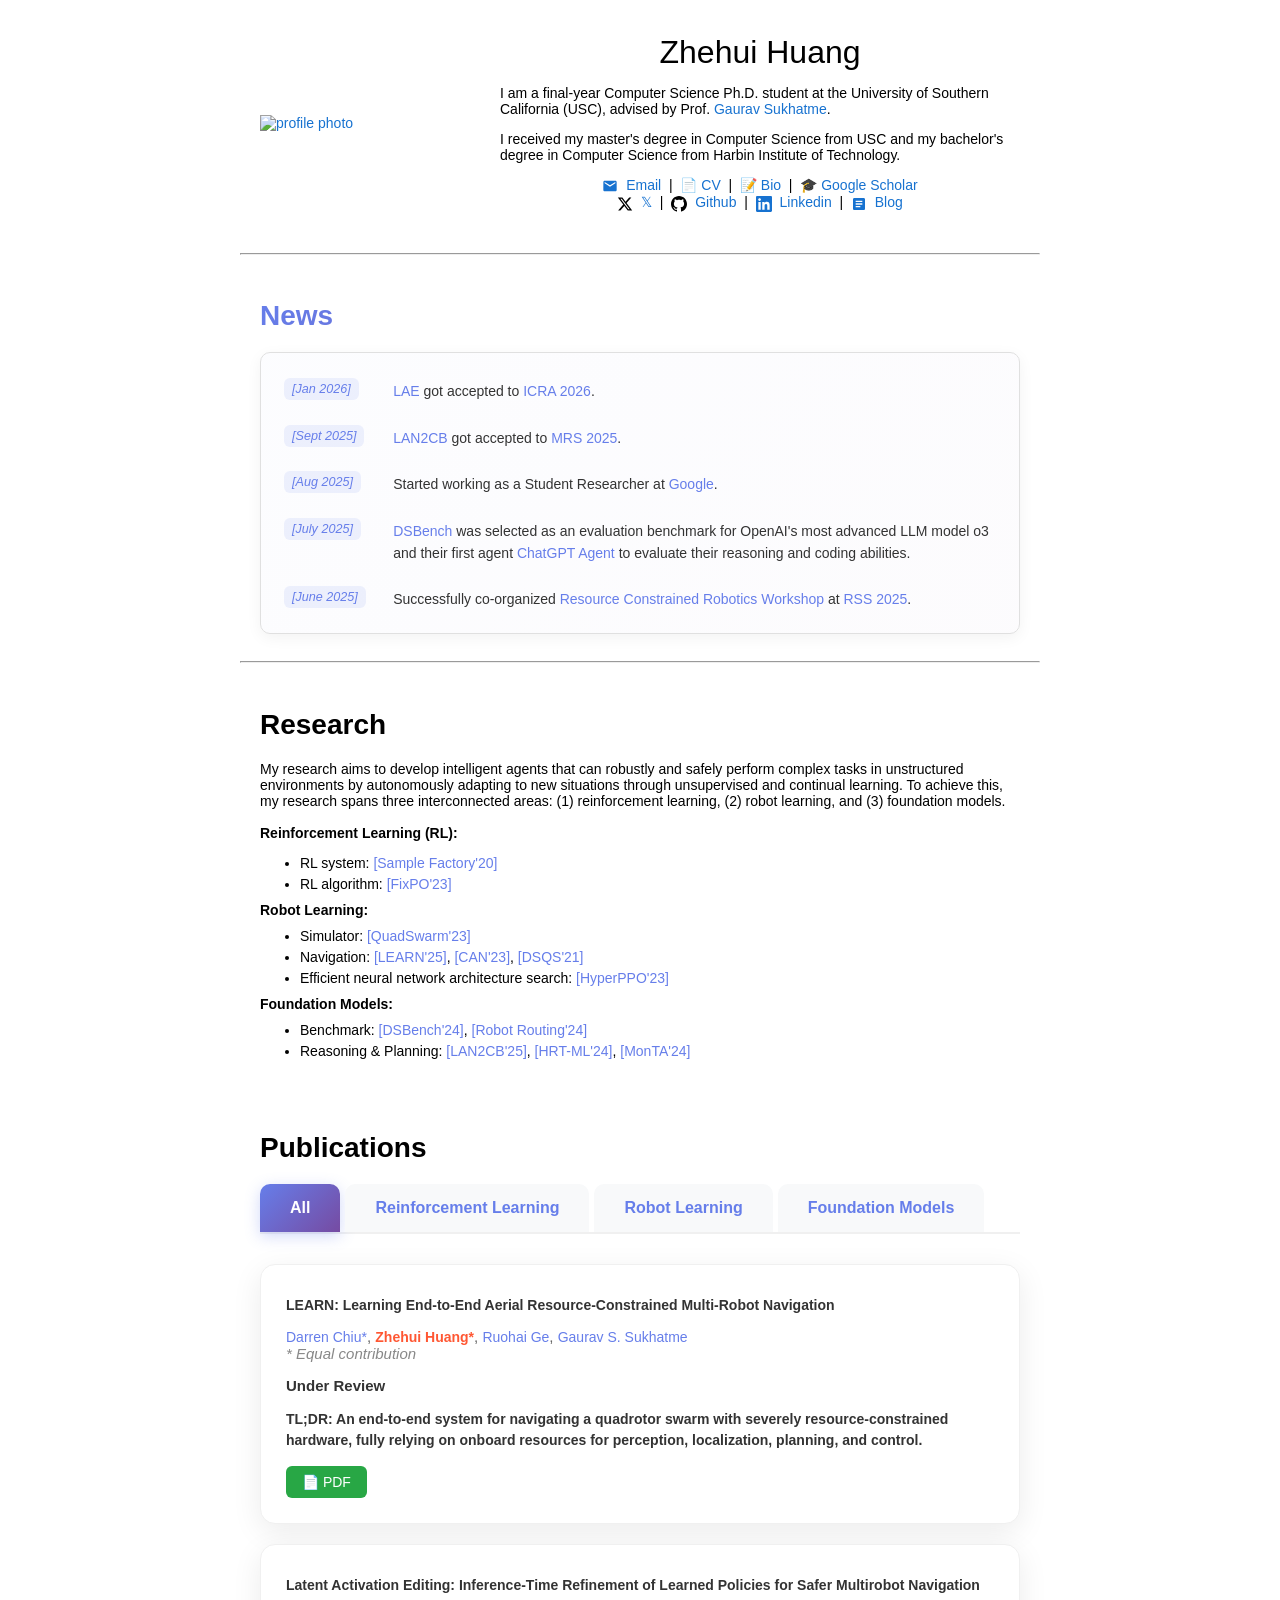
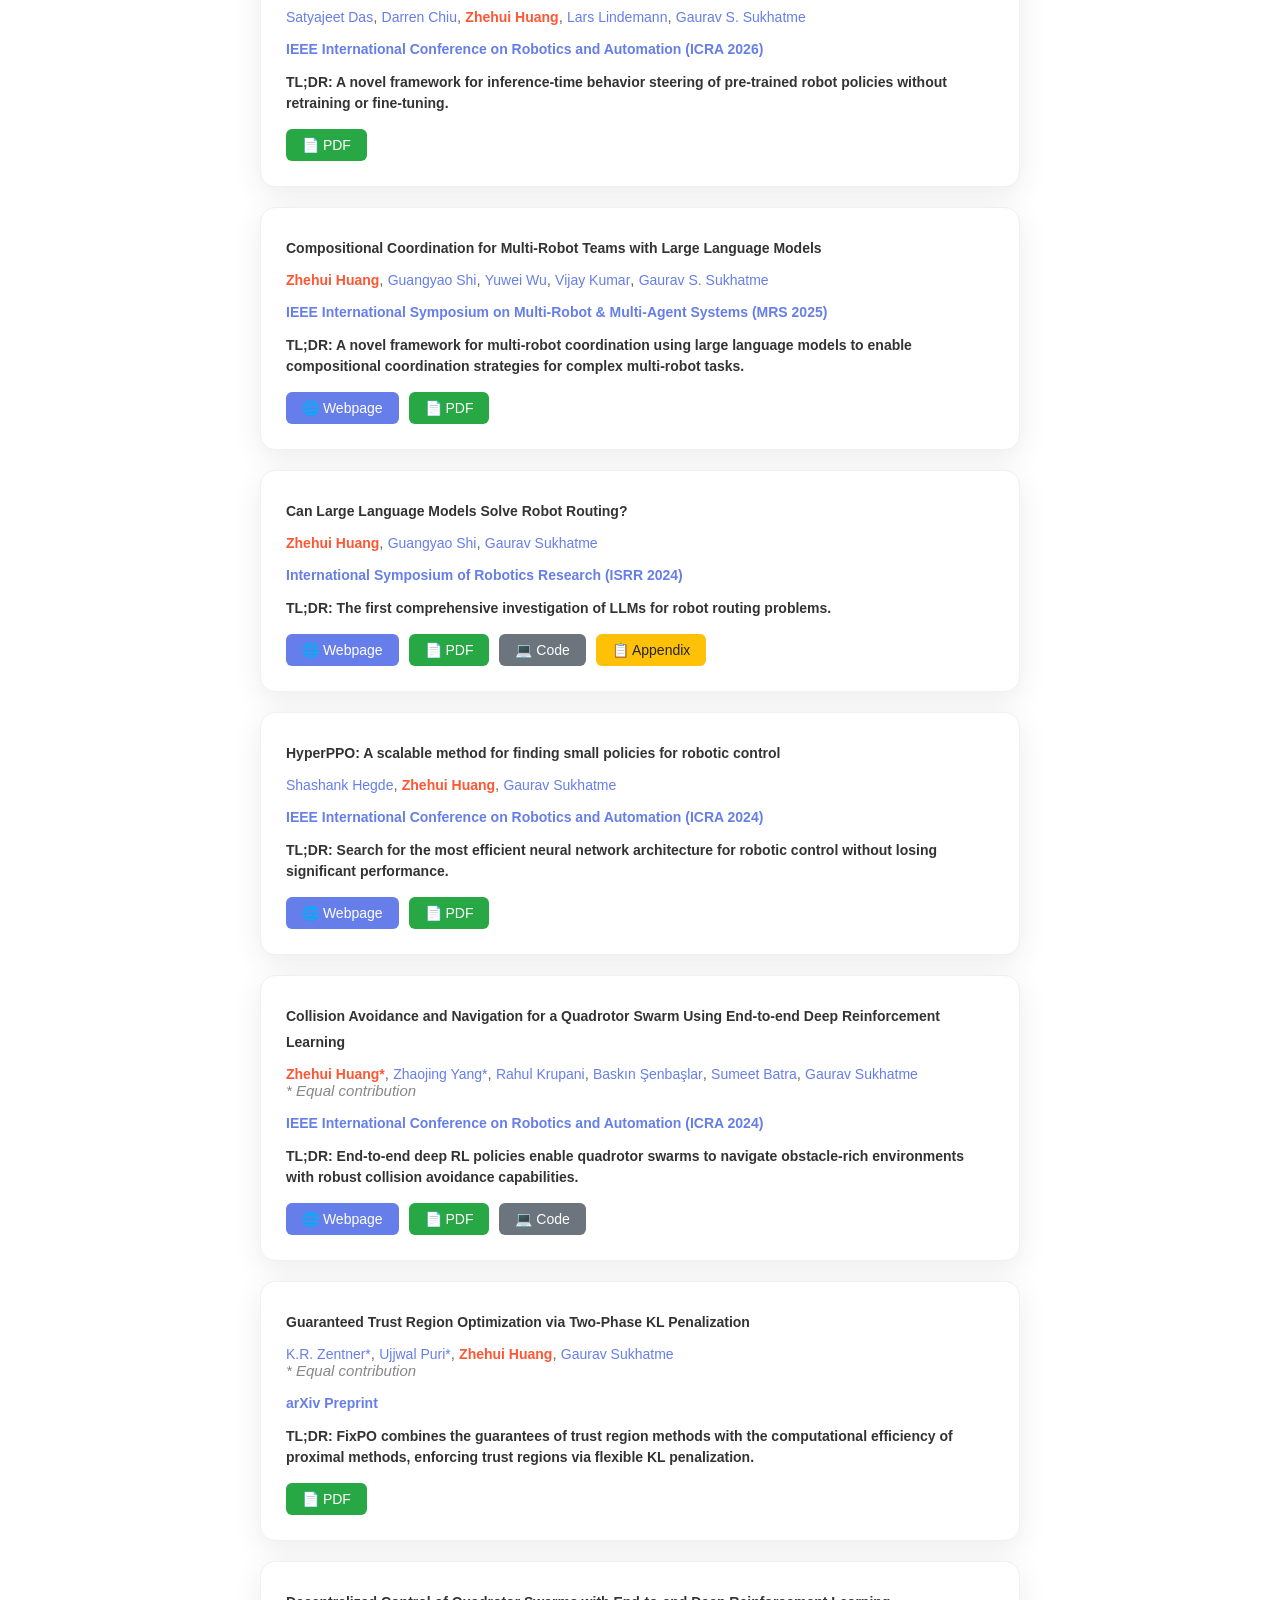
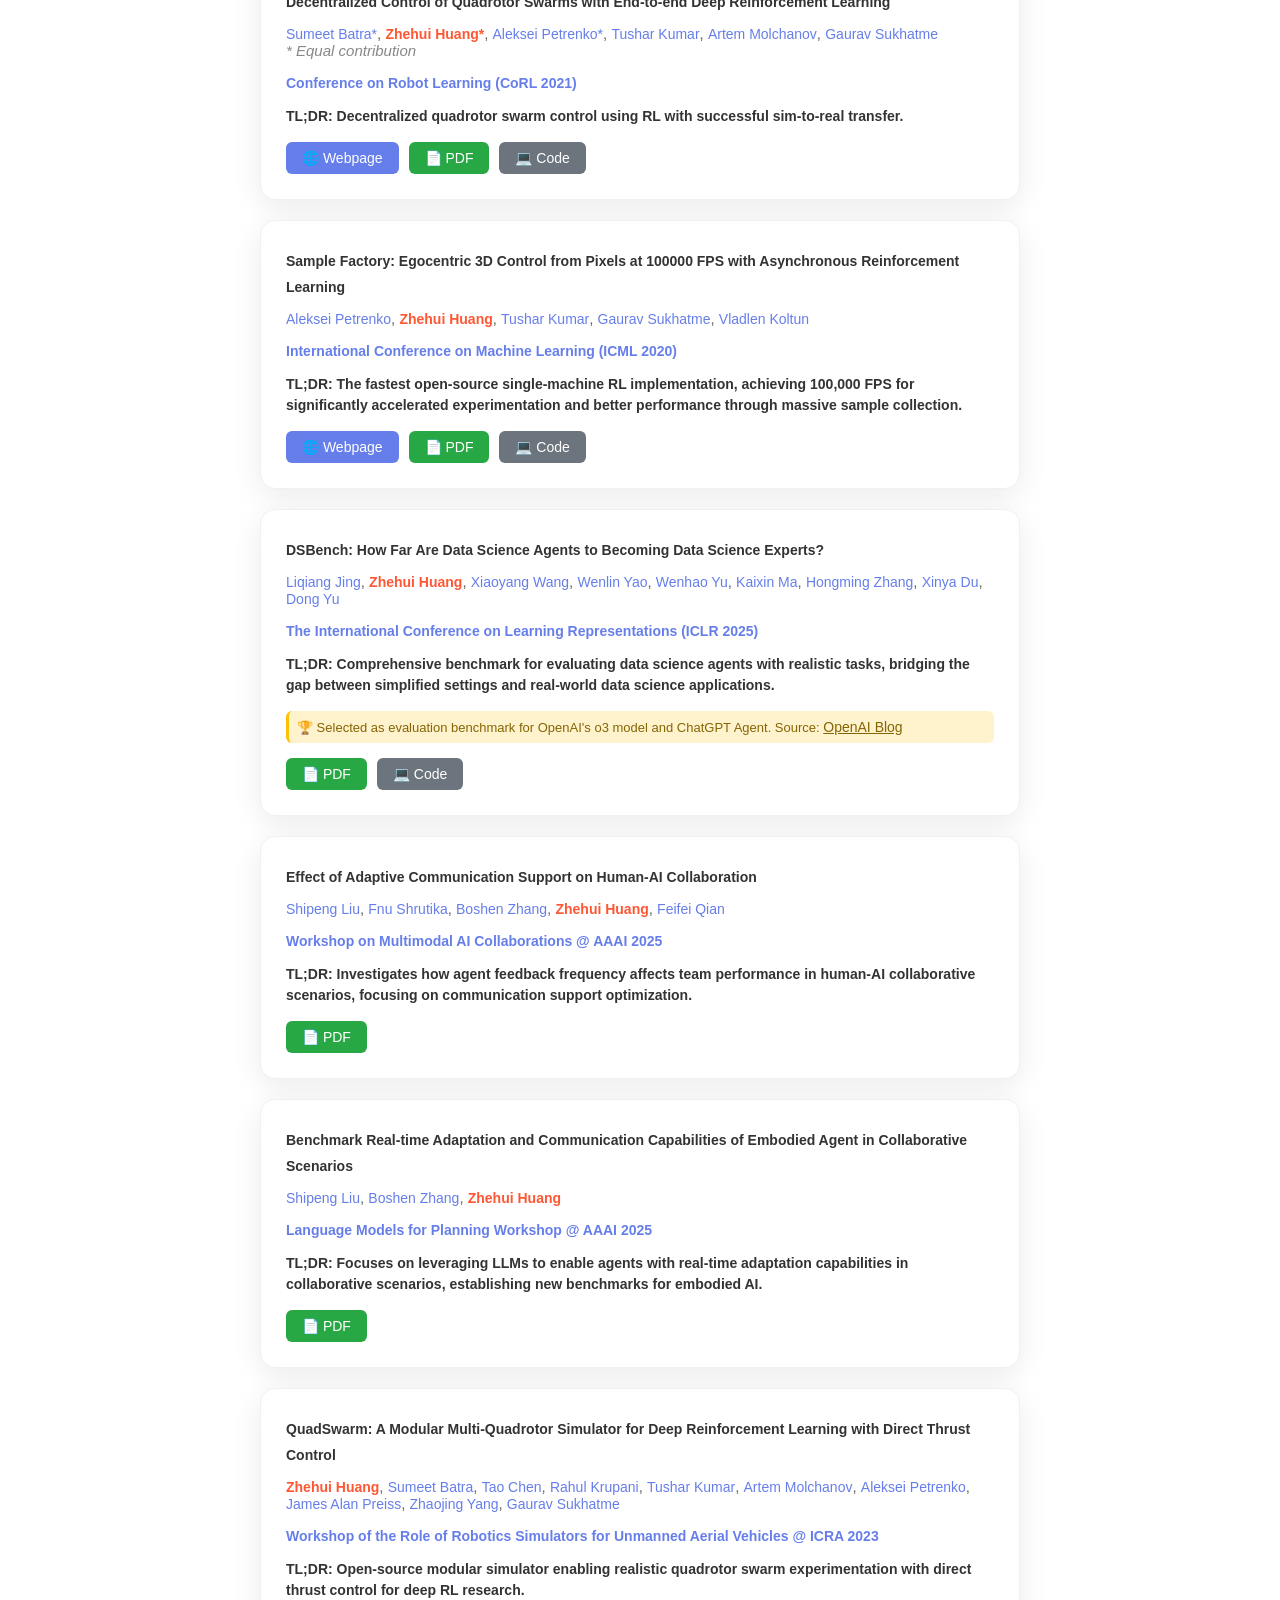
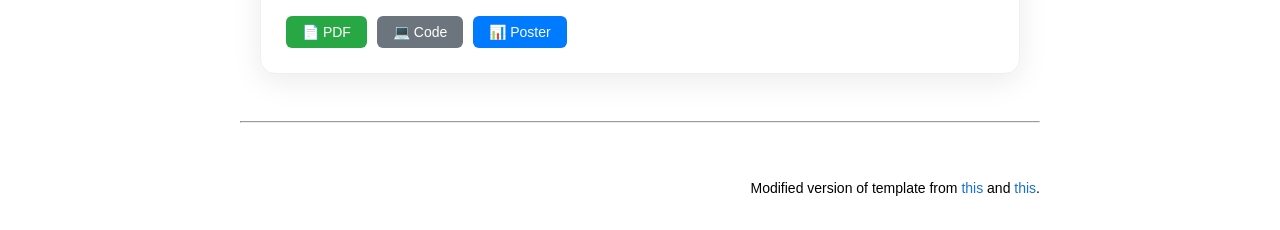
==== commit bf8a386d: "Major modifications: Fix bugs and update news" ====
--- a/index.html
+++ b/index.html
@@ -1,27 +1,29 @@
 <!DOCTYPE HTML>
 <html lang="en">
 <head>
-  <meta http-equiv="Content-Type" content="text/html; charset=UTF-8">
-  <title>Zhehui Huang</title>
+  <meta charset="UTF-8">
+  <meta name="viewport" content="width=device-width, initial-scale=1.0">
   <meta name="author" content="Zhehui Huang">
-  <meta name="viewport" content="width=device-width, initial-scale=1.2">
+  <meta name="description" content="Zhehui Huang - Ph.D. Student in Computer Science at USC, researching reinforcement learning, robot learning, and foundation models.">
+  <meta name="keywords" content="Zhehui Huang, USC, Computer Science, Robotics, Machine Learning, Reinforcement Learning, Foundation Models">
+  <title>Zhehui Huang - USC Computer Science Ph.D. Student</title>
   <link rel="stylesheet" type="text/css" href="stylesheet.css">
   <link rel="icon" type="image/png" href="images/seal_icon.png">
 </head>
 
 <body>
-  <table style="width:100%;max-width:800px;border:0px;border-spacing:0px;border-collapse:separate;margin-right:auto;margin-left:auto;">
+  <table class="container">
     <tbody>
       <tr style="padding:0px">
         <td style="padding:0px">
           
           <!-- Profile Section -->
-          <table style="width:100%;border:0px;border-spacing:0px;border-collapse:separate;margin-right:auto;margin-left:auto;">
+          <table class="container">
             <tbody>
               <tr style="padding:0px">
                 <td style="padding:2.5%;width:30%;height:30%">
                   <a href="images/zhehui.png">
-                    <img style="width:100%;max-width:100%" alt="profile photo" src="images/zhehui.png" class="hoverZoomLink">
+                    <img class="profile-img" alt="profile photo" src="images/zhehui.png" class="hoverZoomLink">
                   </a>
                 </td>
                 <td style="padding:2.5%;width:72%;vertical-align:middle">
@@ -29,14 +31,14 @@
                     <name>Zhehui Huang</name>
                   </p>
                   <p>
-                    I am a final-year Computer Science Ph.D. Student at the University of Southern California (USC), advised by Prof. <a href="https://viterbi.usc.edu/directory/faculty/Sukhatme/Gaurav">Gaurav Sukhatme</a>.
+                    I am a final-year Computer Science Ph.D. student at the University of Southern California (USC), advised by Prof. <a href="https://viterbi.usc.edu/directory/faculty/Sukhatme/Gaurav">Gaurav Sukhatme</a>.
                   </p>
                   <p>
-                    Previously, I received a master's degree in Computer Science at USC. I completed my bachelor's degree in Computer Science at Harbin Institute of Technology.
+                    I received my master's degree in Computer Science from USC and my bachelor's degree in Computer Science from Harbin Institute of Technology.
                   </p>
-                  <p style="text-align:center">
+                  <p class="social-links">
                     <a href="mailto:zhehuihu@usc.edu">
-                      <svg style="width:16px;height:16px;vertical-align:middle;margin-right:4px;" viewBox="0 0 24 24" fill="currentColor">
+                      <svg viewBox="0 0 24 24" fill="currentColor">
                         <path d="M20 4H4c-1.1 0-1.99.9-1.99 2L2 18c0 1.1.9 2 2 2h16c1.1 0 2-.9 2-2V6c0-1.1-.9-2-2-2zm0 4l-8 5-8-5V6l8 5 8-5v2z"/>
                       </svg>
                       Email
@@ -45,26 +47,26 @@
                     📝 <a href="data/Zhehui-bio.txt">Bio</a> &nbsp|&nbsp
                     🎓 <a href="https://scholar.google.com/citations?user=vLUrmdMAAAAJ&hl=en">Google Scholar</a> <br>
                     <a href="https://x.com/Zhehui_Huang">
-                      <svg style="width:16px;height:16px;vertical-align:middle;margin-right:4px;" viewBox="0 0 24 24" fill="black">
+                      <svg viewBox="0 0 24 24" fill="black">
                         <path d="M18.244 2.25h3.308l-7.227 8.26 8.502 11.24H16.17l-5.214-6.817L4.99 21.75H1.68l7.73-8.835L1.254 2.25H8.08l4.713 6.231zm-1.161 17.52h1.833L7.084 4.126H5.117z"/>
                       </svg>
                       𝕏
                     </a> &nbsp|&nbsp
                     <a href="https://github.com/Zhehui-Huang">
-                      <svg style="width:16px;height:16px;vertical-align:middle;margin-right:4px;" viewBox="0 0 24 24" fill="black">
+                      <svg viewBox="0 0 24 24" fill="black">
                         <path d="M12 0c-6.626 0-12 5.373-12 12 0 5.302 3.438 9.8 8.207 11.387.599.111.793-.261.793-.577v-2.234c-3.338.726-4.033-1.416-4.033-1.416-.546-1.387-1.333-1.756-1.333-1.756-1.089-.745.083-.729.083-.729 1.205.084 1.839 1.237 1.839 1.237 1.07 1.834 2.807 1.304 3.492.997.107-.775.418-1.305.762-1.604-2.665-.305-5.467-1.334-5.467-5.931 0-1.311.469-2.381 1.236-3.221-.124-.303-.535-1.524.117-3.176 0 0 1.008-.322 3.301 1.23.957-.266 1.983-.399 3.003-.404 1.02.005 2.047.138 3.006.404 2.291-1.552 3.297-1.23 3.297-1.23.653 1.653.242 2.874.118 3.176.77.84 1.235 1.911 1.235 3.221 0 4.609-2.807 5.624-5.479 5.921.43.372.823 1.102.823 2.222v3.293c0 .319.192.694.801.576 4.765-1.589 8.199-6.086 8.199-11.386 0-6.627-5.373-12-12-12z"/>
                       </svg>
                       Github
                     </a> &nbsp|&nbsp
                     <a href="https://www.linkedin.com/in/zhehui-huang/">
-                      <svg style="width:16px;height:16px;vertical-align:middle;margin-right:4px;" viewBox="0 0 24 24" fill="currentColor">
+                      <svg viewBox="0 0 24 24" fill="currentColor">
                         <path d="M20.447 20.452h-3.554v-5.569c0-1.328-.027-3.037-1.852-3.037-1.853 0-2.136 1.445-2.136 2.939v5.667H9.351V9h3.414v1.561h.046c.477-.9 1.637-1.85 3.37-1.85 3.601 0 4.267 2.37 4.267 5.455v6.286zM5.337 7.433c-1.144 0-2.063-.926-2.063-2.065 0-1.138.92-2.063 2.063-2.063 1.14 0 2.064.925 2.064 2.063 0 1.139-.925 2.065-2.064 2.065zm1.782 13.019H3.555V9h3.564v11.452zM22.225 0H1.771C.792 0 0 .774 0 1.729v20.542C0 23.227.792 24 1.771 24h20.451C23.2 24 24 23.227 24 22.271V1.729C24 .774 23.2 0 22.222 0h.003z"/>
                       </svg>
                       Linkedin
                     </a>
                   &nbsp|&nbsp
                   <a href="blog/">
-                      <svg style="width:16px;height:16px;vertical-align:middle;margin-right:4px;" viewBox="0 0 24 24" fill="currentColor">
+                      <svg viewBox="0 0 24 24" fill="currentColor">
                         <path d="M19 3H5c-1.1 0-2 .9-2 2v14c0 1.1.9 2 2 2h14c1.1 0 2-.9 2-2V5c0-1.1-.9-2-2-2zm-5 14H7v-2h7v2zm3-4H7v-2h10v2zm0-4H7V7h10v2z"/>
                       </svg>
                       Blog
@@ -78,154 +80,170 @@
           <hr>
 
           <!-- News -->
-          <table style="width:100%;border:0px;border-spacing:0px;border-collapse:separate;margin-right:auto;margin-left:auto;">
+          <table class="container">
             <tbody>
               <tr>
                 <td style="padding:20px;width:100%;vertical-align:middle">
-                  <h1 style="background: linear-gradient(135deg, #667eea 0%, #764ba2 100%); -webkit-background-clip: text; -webkit-text-fill-color: transparent; background-clip: text; font-weight: bold; margin-bottom: 20px;">News</h1>
-                  <div style="height:250px;overflow:auto;border: 1px solid #e0e0e0;border-radius: 10px;padding: 15px;background: linear-gradient(135deg, rgba(102, 126, 234, 0.02) 0%, rgba(118, 75, 162, 0.02) 100%);box-shadow: 0 4px 15px rgba(0,0,0,0.05);">
-                    <table style="width:100%;border:0px;border-spacing:0px;border-collapse:separate;margin-right:auto;margin-left:auto;margin-top:auto">
-                      <tr style="border-bottom: 1px solid rgba(0,0,0,0.05);">
-                        <td style="padding:12px 8px;width:15%;vertical-align:top">
-                          <i style="color: #667eea; font-weight: 500; background: rgba(102, 126, 234, 0.1); padding: 4px 8px; border-radius: 6px; font-size: 0.9em;">[Sept 2025]</i>
-                        </td>
-                        <td style="padding:12px 8px;width:85%;vertical-align:top; color: #333; line-height: 1.6;">
-                          <a href="https://arxiv.org/abs/2507.16068" style="color: #667eea; text-decoration: none; font-weight: 500; border-bottom: 1px solid transparent; transition: border-bottom 0.3s ease;" onmouseover="this.style.borderBottom='1px solid #667eea'" onmouseout="this.style.borderBottom='1px solid transparent'">LAN2CB</a> got accepted to <a href="https://www.sutd.edu.sg/mrs2025/" style="color: #667eea; text-decoration: none; font-weight: 500; border-bottom: 1px solid transparent; transition: border-bottom 0.3s ease;" onmouseover="this.style.borderBottom='1px solid #667eea'" onmouseout="this.style.borderBottom='1px solid transparent'">MRS 2025</a>.
-                        </td>
-                      </tr>
-                      <tr style="border-bottom: 1px solid rgba(0,0,0,0.05);">
-                        <td style="padding:12px 8px;width:15%;vertical-align:top">
-                          <i style="color: #667eea; font-weight: 500; background: rgba(102, 126, 234, 0.1); padding: 4px 8px; border-radius: 6px; font-size: 0.9em;">[July 2025]</i>
-                        </td>
-                        <td style="padding:12px 8px;width:85%;vertical-align:top; color: #333; line-height: 1.6;">
-                          <a href="https://arxiv.org/pdf/2409.07703" style="color: #667eea; text-decoration: none; font-weight: 500; border-bottom: 1px solid transparent; transition: border-bottom 0.3s ease;" onmouseover="this.style.borderBottom='1px solid #667eea'" onmouseout="this.style.borderBottom='1px solid transparent'">DSBench</a> was selected as an evaluation benchmark for OpenAI's most advanced LLM model o3 and their first agent <a href="https://openai.com/index/introducing-chatgpt-agent/" style="color: #667eea; text-decoration: none; font-weight: 500; border-bottom: 1px solid transparent; transition: border-bottom 0.3s ease;" onmouseover="this.style.borderBottom='1px solid #667eea'" onmouseout="this.style.borderBottom='1px solid transparent'">ChatGPT Agent</a> to evaluate their reasoning and coding abilities.
-                        </td>
-                      </tr>
-                      <tr style="border-bottom: 1px solid rgba(0,0,0,0.05);">
-                        <td style="padding:12px 8px;width:15%;vertical-align:top">
-                          <i style="color: #667eea; font-weight: 500; background: rgba(102, 126, 234, 0.1); padding: 4px 8px; border-radius: 6px; font-size: 0.9em;">[June 2025]</i>
-                        </td>
-                        <td style="padding:12px 8px;width:85%;vertical-align:top; color: #333; line-height: 1.6;">
-                          Successfully co-organized <a href="https://sites.google.com/view/rc4roboticsrss25" style="color: #667eea; text-decoration: none; font-weight: 500; border-bottom: 1px solid transparent; transition: border-bottom 0.3s ease;" onmouseover="this.style.borderBottom='1px solid #667eea'" onmouseout="this.style.borderBottom='1px solid transparent'">Resource Constrained Robotics Workshop</a> at <a href="https://roboticsconference.org/" style="color: #667eea; text-decoration: none; font-weight: 500; border-bottom: 1px solid transparent; transition: border-bottom 0.3s ease;" onmouseover="this.style.borderBottom='1px solid #667eea'" onmouseout="this.style.borderBottom='1px solid transparent'">RSS 2025</a>.
-                        </td>
-                      </tr>
-                      <tr style="border-bottom: 1px solid rgba(0,0,0,0.05);">
-                        <td style="padding:12px 8px;width:15%;vertical-align:top">
-                          <i style="color: #667eea; font-weight: 500; background: rgba(102, 126, 234, 0.1); padding: 4px 8px; border-radius: 6px; font-size: 0.9em;">[Jan 2025]</i>
-                        </td>
-                        <td style="padding:12px 8px;width:85%;vertical-align:top; color: #333; line-height: 1.6;">
-                          <a href="https://arxiv.org/pdf/2409.07703" style="color: #667eea; text-decoration: none; font-weight: 500; border-bottom: 1px solid transparent; transition: border-bottom 0.3s ease;" onmouseover="this.style.borderBottom='1px solid #667eea'" onmouseout="this.style.borderBottom='1px solid transparent'">DSBench</a> got accepted to <a href="https://iclr.cc/Conferences/2025" style="color: #667eea; text-decoration: none; font-weight: 500; border-bottom: 1px solid transparent; transition: border-bottom 0.3s ease;" onmouseover="this.style.borderBottom='1px solid #667eea'" onmouseout="this.style.borderBottom='1px solid transparent'">ICLR 2025</a>.
-                        </td>
-                      </tr>
-                      <tr style="border-bottom: 1px solid rgba(0,0,0,0.05);">
-                        <td style="padding:12px 8px;width:15%;vertical-align:top">
-                          <i style="color: #667eea; font-weight: 500; background: rgba(102, 126, 234, 0.1); padding: 4px 8px; border-radius: 6px; font-size: 0.9em;">[Dec 2024]</i>
-                        </td>
-                        <td style="padding:12px 8px;width:85%;vertical-align:top; color: #333; line-height: 1.6;">
-                          <a href="https://arxiv.org/pdf/2412.06808" style="color: #667eea; text-decoration: none; font-weight: 500; border-bottom: 1px solid transparent; transition: border-bottom 0.3s ease;" onmouseover="this.style.borderBottom='1px solid #667eea'" onmouseout="this.style.borderBottom='1px solid transparent'">HRT-ML</a> got accepted to <a href="https://multiagents.org/workshop/" style="color: #667eea; text-decoration: none; font-weight: 500; border-bottom: 1px solid transparent; transition: border-bottom 0.3s ease;" onmouseover="this.style.borderBottom='1px solid #667eea'" onmouseout="this.style.borderBottom='1px solid transparent'">WMAC @ AAAI 2025</a>.
-                        </td>
-                      </tr>
-                      <tr style="border-bottom: 1px solid rgba(0,0,0,0.05);">
-                        <td style="padding:12px 8px;width:15%;vertical-align:top">
-                          <i style="color: #667eea; font-weight: 500; background: rgba(102, 126, 234, 0.1); padding: 4px 8px; border-radius: 6px; font-size: 0.9em;">[Dec 2024]</i>
-                        </td>
-                        <td style="padding:12px 8px;width:85%;vertical-align:top; color: #333; line-height: 1.6;">
-                          <a href="https://arxiv.org/pdf/2412.00435" style="color: #667eea; text-decoration: none; font-weight: 500; border-bottom: 1px solid transparent; transition: border-bottom 0.3s ease;" onmouseover="this.style.borderBottom='1px solid #667eea'" onmouseout="this.style.borderBottom='1px solid transparent'">MonTA</a> got accepted to <a href="https://llmforplanning.github.io/" style="color: #667eea; text-decoration: none; font-weight: 500; border-bottom: 1px solid transparent; transition: border-bottom 0.3s ease;" onmouseover="this.style.borderBottom='1px solid #667eea'" onmouseout="this.style.borderBottom='1px solid transparent'">LM4Plan @ AAAI 2025</a>.
-                        </td>
-                      </tr>
-                      <tr style="border-bottom: 1px solid rgba(0,0,0,0.05);">
-                        <td style="padding:12px 8px;width:15%;vertical-align:top">
-                          <i style="color: #667eea; font-weight: 500; background: rgba(102, 126, 234, 0.1); padding: 4px 8px; border-radius: 6px; font-size: 0.9em;">[Sept 2024]</i>
-                        </td>
-                        <td style="padding:12px 8px;width:85%;vertical-align:top; color: #333; line-height: 1.6;">
-                          <a href="https://arxiv.org/pdf/2403.10795" style="color: #667eea; text-decoration: none; font-weight: 500; border-bottom: 1px solid transparent; transition: border-bottom 0.3s ease;" onmouseover="this.style.borderBottom='1px solid #667eea'" onmouseout="this.style.borderBottom='1px solid transparent'">LLMs for Robot Routing</a> got accepted to <a href="https://isrr2024.su.domains/" style="color: #667eea; text-decoration: none; font-weight: 500; border-bottom: 1px solid transparent; transition: border-bottom 0.3s ease;" onmouseover="this.style.borderBottom='1px solid #667eea'" onmouseout="this.style.borderBottom='1px solid transparent'">ISRR 2024</a>.
-                        </td>
-                      </tr>
-                      <tr style="border-bottom: 1px solid rgba(0,0,0,0.05);">
-                        <td style="padding:12px 8px;width:15%;vertical-align:top">
-                          <i style="color: #667eea; font-weight: 500; background: rgba(102, 126, 234, 0.1); padding: 4px 8px; border-radius: 6px; font-size: 0.9em;">[May 2024]</i>
-                        </td>
-                        <td style="padding:12px 8px;width:85%;vertical-align:top; color: #333; line-height: 1.6;">
-                          Started internship at <a href="https://www.tencent.com/en-us/about.html" style="color: #667eea; text-decoration: none; font-weight: 500; border-bottom: 1px solid transparent; transition: border-bottom 0.3s ease;" onmouseover="this.style.borderBottom='1px solid #667eea'" onmouseout="this.style.borderBottom='1px solid transparent'">Tencent America</a>.
-                        </td>
-                      </tr>
-                      <tr style="border-bottom: 1px solid rgba(0,0,0,0.05);">
-                        <td style="padding:12px 8px;width:15%;vertical-align:top">
-                          <i style="color: #667eea; font-weight: 500; background: rgba(102, 126, 234, 0.1); padding: 4px 8px; border-radius: 6px; font-size: 0.9em;">[Mar 2024]</i>
-                        </td>
-                        <td style="padding:12px 8px;width:85%;vertical-align:top; color: #333; line-height: 1.6;">
-                          Received AI Research Grant from <a href="https://cohere.com/" style="color: #667eea; text-decoration: none; font-weight: 500; border-bottom: 1px solid transparent; transition: border-bottom 0.3s ease;" onmouseover="this.style.borderBottom='1px solid #667eea'" onmouseout="this.style.borderBottom='1px solid transparent'">Cohere</a>.
-                        </td>
-                      </tr>
-                      <tr style="border-bottom: 1px solid rgba(0,0,0,0.05);">
-                        <td style="padding:12px 8px;width:15%;vertical-align:top">
-                          <i style="color: #667eea; font-weight: 500; background: rgba(102, 126, 234, 0.1); padding: 4px 8px; border-radius: 6px; font-size: 0.9em;">[Jan 2024]</i>
-                        </td>
-                        <td style="padding:12px 8px;width:85%;vertical-align:top; color: #333; line-height: 1.6;">
-                          Two papers got accepted to ICRA 2024. <a href="https://ieeexplore.ieee.org/abstract/document/10611499" style="color: #667eea; text-decoration: none; font-weight: 500; border-bottom: 1px solid transparent; transition: border-bottom 0.3s ease;" onmouseover="this.style.borderBottom='1px solid #667eea'" onmouseout="this.style.borderBottom='1px solid transparent'">[Paper #1]</a> and <a href="https://ieeexplore.ieee.org/abstract/document/10610861" style="color: #667eea; text-decoration: none; font-weight: 500; border-bottom: 1px solid transparent; transition: border-bottom 0.3s ease;" onmouseover="this.style.borderBottom='1px solid #667eea'" onmouseout="this.style.borderBottom='1px solid transparent'">[Paper #2]</a>
-                        </td>
-                      </tr>
-                      <tr style="border-bottom: 1px solid rgba(0,0,0,0.05);">
-                        <td style="padding:12px 8px;width:15%;vertical-align:top">
-                          <i style="color: #667eea; font-weight: 500; background: rgba(102, 126, 234, 0.1); padding: 4px 8px; border-radius: 6px; font-size: 0.9em;">[Nov 2023]</i>
-                        </td>
-                        <td style="padding:12px 8px;width:85%;vertical-align:top; color: #333; line-height: 1.6;">
+                  <h1 class="section-title">News</h1>
+                  <div class="news-container">
+                    <table class="container">
+                      <tr class="news-item">
+                        <td style="padding:12px 8px;width:15%;vertical-align:top">
+                          <i class="news-date">[Jan 2026]</i>
+                        </td>
+                        <td class="news-content" style="padding:12px 8px;width:85%;vertical-align:top">
+                          <a href="https://arxiv.org/pdf/2509.20623">LAE</a> got accepted to <a href="https://2026.ieee-icra.org/">ICRA 2026</a>.
+                        </td>
+                      </tr>
+                      <tr class="news-item">
+                        <td style="padding:12px 8px;width:15%;vertical-align:top">
+                          <i class="news-date">[Sept 2025]</i>
+                        </td>
+                        <td class="news-content" style="padding:12px 8px;width:85%;vertical-align:top">
+                          <a href="https://arxiv.org/abs/2507.16068">LAN2CB</a> got accepted to <a href="https://www.sutd.edu.sg/mrs2025/">MRS 2025</a>.
+                        </td>
+                      </tr>
+                      <tr class="news-item">
+                        <td style="padding:12px 8px;width:15%;vertical-align:top">
+                          <i class="news-date">[Aug 2025]</i>
+                        </td>
+                        <td class="news-content" style="padding:12px 8px;width:85%;vertical-align:top">
+                          Started working as a Student Researcher at <a href="https://research.google/">Google</a>.
+                        </td>
+                      </tr>
+                      <tr class="news-item">
+                        <td style="padding:12px 8px;width:15%;vertical-align:top">
+                          <i class="news-date">[July 2025]</i>
+                        </td>
+                        <td class="news-content" style="padding:12px 8px;width:85%;vertical-align:top">
+                          <a href="https://arxiv.org/pdf/2409.07703">DSBench</a> was selected as an evaluation benchmark for OpenAI's most advanced LLM model o3 and their first agent <a href="https://openai.com/index/introducing-chatgpt-agent/">ChatGPT Agent</a> to evaluate their reasoning and coding abilities.
+                        </td>
+                      </tr>
+                      <tr class="news-item">
+                        <td style="padding:12px 8px;width:15%;vertical-align:top">
+                          <i class="news-date">[June 2025]</i>
+                        </td>
+                        <td class="news-content" style="padding:12px 8px;width:85%;vertical-align:top">
+                          Successfully co-organized <a href="https://sites.google.com/view/rc4roboticsrss25">Resource Constrained Robotics Workshop</a> at <a href="https://roboticsconference.org/">RSS 2025</a>.
+                        </td>
+                      </tr>
+                      <tr class="news-item">
+                        <td style="padding:12px 8px;width:15%;vertical-align:top">
+                          <i class="news-date">[Jan 2025]</i>
+                        </td>
+                        <td class="news-content" style="padding:12px 8px;width:85%;vertical-align:top">
+                          <a href="https://arxiv.org/pdf/2409.07703">DSBench</a> got accepted to <a href="https://iclr.cc/Conferences/2025">ICLR 2025</a>.
+                        </td>
+                      </tr>
+                      <tr class="news-item">
+                        <td style="padding:12px 8px;width:15%;vertical-align:top">
+                          <i class="news-date">[Dec 2024]</i>
+                        </td>
+                        <td class="news-content" style="padding:12px 8px;width:85%;vertical-align:top">
+                          <a href="https://arxiv.org/pdf/2412.06808">HRT-ML</a> got accepted to <a href="https://multiagents.org/workshop/">WMAC @ AAAI 2025</a>.
+                        </td>
+                      </tr>
+                      <tr class="news-item">
+                        <td style="padding:12px 8px;width:15%;vertical-align:top">
+                          <i class="news-date">[Dec 2024]</i>
+                        </td>
+                        <td class="news-content" style="padding:12px 8px;width:85%;vertical-align:top">
+                          <a href="https://arxiv.org/pdf/2412.00435">MonTA</a> got accepted to <a href="https://llmforplanning.github.io/">LM4Plan @ AAAI 2025</a>.
+                        </td>
+                      </tr>
+                      <tr class="news-item">
+                        <td style="padding:12px 8px;width:15%;vertical-align:top">
+                          <i class="news-date">[Sept 2024]</i>
+                        </td>
+                        <td class="news-content" style="padding:12px 8px;width:85%;vertical-align:top">
+                          <a href="https://arxiv.org/pdf/2403.10795">LLMs for Robot Routing</a> got accepted to <a href="https://isrr2024.su.domains/">ISRR 2024</a>.
+                        </td>
+                      </tr>
+                      <tr class="news-item">
+                        <td style="padding:12px 8px;width:15%;vertical-align:top">
+                          <i class="news-date">[May 2024]</i>
+                        </td>
+                        <td class="news-content" style="padding:12px 8px;width:85%;vertical-align:top">
+                          Started internship at <a href="https://www.tencent.com/en-us/about.html">Tencent America</a>.
+                        </td>
+                      </tr>
+                      <tr class="news-item">
+                        <td style="padding:12px 8px;width:15%;vertical-align:top">
+                          <i class="news-date">[Mar 2024]</i>
+                        </td>
+                        <td class="news-content" style="padding:12px 8px;width:85%;vertical-align:top">
+                          Received AI Research Grant from <a href="https://cohere.com/">Cohere</a>.
+                        </td>
+                      </tr>
+                      <tr class="news-item">
+                        <td style="padding:12px 8px;width:15%;vertical-align:top">
+                          <i class="news-date">[Jan 2024]</i>
+                        </td>
+                        <td class="news-content" style="padding:12px 8px;width:85%;vertical-align:top">
+                          Two papers got accepted to ICRA 2024. <a href="https://ieeexplore.ieee.org/abstract/document/10611499">[Paper #1]</a> and <a href="https://ieeexplore.ieee.org/abstract/document/10610861">[Paper #2]</a>
+                        </td>
+                      </tr>
+                      <tr class="news-item">
+                        <td style="padding:12px 8px;width:15%;vertical-align:top">
+                          <i class="news-date">[Nov 2023]</i>
+                        </td>
+                        <td class="news-content" style="padding:12px 8px;width:85%;vertical-align:top">
                           Gave a talk at USC Robotics Seminar (URoS).
                         </td>
                       </tr>
-                      <tr style="border-bottom: 1px solid rgba(0,0,0,0.05);">
-                        <td style="padding:12px 8px;width:15%;vertical-align:top">
-                          <i style="color: #667eea; font-weight: 500; background: rgba(102, 126, 234, 0.1); padding: 4px 8px; border-radius: 6px; font-size: 0.9em;">[Apr 2023]</i>
-                        </td>
-                        <td style="padding:12px 8px;width:85%;vertical-align:top; color: #333; line-height: 1.6;">
-                          <a href="https://imrclab.github.io/workshop-uav-sims-icra2023/papers/RS4UAVs_paper_16.pdf" style="color: #667eea; text-decoration: none; font-weight: 500; border-bottom: 1px solid transparent; transition: border-bottom 0.3s ease;" onmouseover="this.style.borderBottom='1px solid #667eea'" onmouseout="this.style.borderBottom='1px solid transparent'">QuadSwarm</a> got accepted to <a href="https://imrclab.github.io/workshop-uav-sims-icra2023/" style="color: #667eea; text-decoration: none; font-weight: 500; border-bottom: 1px solid transparent; transition: border-bottom 0.3s ease;" onmouseover="this.style.borderBottom='1px solid #667eea'" onmouseout="this.style.borderBottom='1px solid transparent'">ICRA 2023 Workshop: The Role of Robotics Simulators for Unmanned Aerial Vehicles</a>.
-                        </td>
-                      </tr>
-                      <tr style="border-bottom: 1px solid rgba(0,0,0,0.05);">
-                        <td style="padding:12px 8px;width:15%;vertical-align:top">
-                          <i style="color: #667eea; font-weight: 500; background: rgba(102, 126, 234, 0.1); padding: 4px 8px; border-radius: 6px; font-size: 0.9em;">[Mar 2023]</i>
-                        </td>
-                        <td style="padding:12px 8px;width:85%;vertical-align:top; color: #333; line-height: 1.6;">
+                      <tr class="news-item">
+                        <td style="padding:12px 8px;width:15%;vertical-align:top">
+                          <i class="news-date">[Apr 2023]</i>
+                        </td>
+                        <td class="news-content" style="padding:12px 8px;width:85%;vertical-align:top">
+                          <a href="https://imrclab.github.io/workshop-uav-sims-icra2023/papers/RS4UAVs_paper_16.pdf">QuadSwarm</a> got accepted to <a href="https://imrclab.github.io/workshop-uav-sims-icra2023/">ICRA 2023 Workshop: The Role of Robotics Simulators for Unmanned Aerial Vehicles</a>.
+                        </td>
+                      </tr>
+                      <tr class="news-item">
+                        <td style="padding:12px 8px;width:15%;vertical-align:top">
+                          <i class="news-date">[Mar 2023]</i>
+                        </td>
+                        <td class="news-content" style="padding:12px 8px;width:85%;vertical-align:top">
                           Passed qualifying exam.
                         </td>
                       </tr>
-                      <tr style="border-bottom: 1px solid rgba(0,0,0,0.05);">
-                        <td style="padding:12px 8px;width:15%;vertical-align:top">
-                          <i style="color: #667eea; font-weight: 500; background: rgba(102, 126, 234, 0.1); padding: 4px 8px; border-radius: 6px; font-size: 0.9em;">[Dec 2022]</i>
-                        </td>
-                        <td style="padding:12px 8px;width:85%;vertical-align:top; color: #333; line-height: 1.6;">
+                      <tr class="news-item">
+                        <td style="padding:12px 8px;width:15%;vertical-align:top">
+                          <i class="news-date">[Dec 2022]</i>
+                        </td>
+                        <td class="news-content" style="padding:12px 8px;width:85%;vertical-align:top">
                           Received $70,000 AWS cloud credit for research.
                         </td>
                       </tr>
-                      <tr style="border-bottom: 1px solid rgba(0,0,0,0.05);">
-                        <td style="padding:12px 8px;width:15%;vertical-align:top">
-                          <i style="color: #667eea; font-weight: 500; background: rgba(102, 126, 234, 0.1); padding: 4px 8px; border-radius: 6px; font-size: 0.9em;">[May 2022]</i>
-                        </td>
-                        <td style="padding:12px 8px;width:85%;vertical-align:top; color: #333; line-height: 1.6;">
-                          Started internship at <a href="https://www.nvidia.com/en-us/" style="color: #667eea; text-decoration: none; font-weight: 500; border-bottom: 1px solid transparent; transition: border-bottom 0.3s ease;" onmouseover="this.style.borderBottom='1px solid #667eea'" onmouseout="this.style.borderBottom='1px solid transparent'">NVIDIA</a>.
-                        </td>
-                      </tr>
-                      <tr style="border-bottom: 1px solid rgba(0,0,0,0.05);">
-                        <td style="padding:12px 8px;width:15%;vertical-align:top">
-                          <i style="color: #667eea; font-weight: 500; background: rgba(102, 126, 234, 0.1); padding: 4px 8px; border-radius: 6px; font-size: 0.9em;">[Sept 2021]</i>
-                        </td>
-                        <td style="padding:12px 8px;width:85%;vertical-align:top; color: #333; line-height: 1.6;">
-                          <a href="https://arxiv.org/abs/2109.07735" style="color: #667eea; text-decoration: none; font-weight: 500; border-bottom: 1px solid transparent; transition: border-bottom 0.3s ease;" onmouseover="this.style.borderBottom='1px solid #667eea'" onmouseout="this.style.borderBottom='1px solid transparent'">Decentralized Control of Quadrotor Swarms</a> got accepted to <a href="https://openreview.net/forum?id=ofioIEZvJRG" style="color: #667eea; text-decoration: none; font-weight: 500; border-bottom: 1px solid transparent; transition: border-bottom 0.3s ease;" onmouseover="this.style.borderBottom='1px solid #667eea'" onmouseout="this.style.borderBottom='1px solid transparent'">CoRL 2021</a>.
-                        </td>
-                      </tr>
-                      <tr style="border-bottom: 1px solid rgba(0,0,0,0.05);">
-                        <td style="padding:12px 8px;width:15%;vertical-align:top">
-                          <i style="color: #667eea; font-weight: 500; background: rgba(102, 126, 234, 0.1); padding: 4px 8px; border-radius: 6px; font-size: 0.9em;">[Sept 2021]</i>
-                        </td>
-                        <td style="padding:12px 8px;width:85%;vertical-align:top; color: #333; line-height: 1.6;">
+                      <tr class="news-item">
+                        <td style="padding:12px 8px;width:15%;vertical-align:top">
+                          <i class="news-date">[May 2022]</i>
+                        </td>
+                        <td class="news-content" style="padding:12px 8px;width:85%;vertical-align:top">
+                          Started internship at <a href="https://www.nvidia.com/en-us/">NVIDIA</a>.
+                        </td>
+                      </tr>
+                      <tr class="news-item">
+                        <td style="padding:12px 8px;width:15%;vertical-align:top">
+                          <i class="news-date">[Sept 2021]</i>
+                        </td>
+                        <td class="news-content" style="padding:12px 8px;width:85%;vertical-align:top">
+                          <a href="https://arxiv.org/abs/2109.07735">Decentralized Control of Quadrotor Swarms</a> got accepted to <a href="https://openreview.net/forum?id=ofioIEZvJRG">CoRL 2021</a>.
+                        </td>
+                      </tr>
+                      <tr class="news-item">
+                        <td style="padding:12px 8px;width:15%;vertical-align:top">
+                          <i class="news-date">[Sept 2021]</i>
+                        </td>
+                        <td class="news-content" style="padding:12px 8px;width:85%;vertical-align:top">
                           Received $43,000 AWS cloud credit for research.
                         </td>
                       </tr>
-                      <tr>
-                        <td style="padding:12px 8px;width:15%;vertical-align:top">
-                          <i style="color: #667eea; font-weight: 500; background: rgba(102, 126, 234, 0.1); padding: 4px 8px; border-radius: 6px; font-size: 0.9em;">[Aug 2021]</i>
-                        </td>
-                        <td style="padding:12px 8px;width:85%;vertical-align:top; color: #333; line-height: 1.6;">
+                      <tr class="news-item">
+                        <td style="padding:12px 8px;width:15%;vertical-align:top">
+                          <i class="news-date">[Aug 2021]</i>
+                        </td>
+                        <td class="news-content" style="padding:12px 8px;width:85%;vertical-align:top">
                           Started Ph.D. at USC.
                         </td>
                       </tr>
@@ -239,10 +257,10 @@
           <hr>
 
           <!-- Research Section -->
-          <table style="width:100%;border:0px;border-spacing:0px;border-collapse:separate;margin-right:auto;margin-left:auto;">
+          <table class="container">
             <tbody>
               <tr>
-                <td style="padding:20px;width:100%;vertical-align:middle">
+                <td class="research-section" style="padding:20px;width:100%;vertical-align:middle">
                   <h1>Research</h1>
                   <p>
                     My research aims to develop intelligent agents that can robustly and safely perform complex tasks in unstructured environments by autonomously adapting to new situations through unsupervised and continual learning.
@@ -250,28 +268,28 @@
                     <br><br>
                     <strong>Reinforcement Learning (RL):</strong>
                     <ul>
-                      <li>RL system: <a href="https://arxiv.org/abs/2006.11751" style="color: #667eea; text-decoration: none; font-weight: 500; border-bottom: 1px solid transparent; transition: border-bottom 0.3s ease;" onmouseover="this.style.borderBottom='1px solid #667eea'" onmouseout="this.style.borderBottom='1px solid transparent'">[Sample Factory'20]</a></li>
-                      <li>RL algorithm: <a href="https://arxiv.org/abs/2312.05405" style="color: #667eea; text-decoration: none; font-weight: 500; border-bottom: 1px solid transparent; transition: border-bottom 0.3s ease;" onmouseover="this.style.borderBottom='1px solid #667eea'" onmouseout="this.style.borderBottom='1px solid transparent'">[FixPO'23]</a></li>
+                      <li>RL system: <a href="https://arxiv.org/abs/2006.11751">[Sample Factory'20]</a></li>
+                      <li>RL algorithm: <a href="https://arxiv.org/abs/2312.05405">[FixPO'23]</a></li>
                     </ul>
                     <strong>Robot Learning:</strong>
                     <ul>
-                      <li>Simulator: <a href="https://imrclab.github.io/workshop-uav-sims-icra2023/papers/RS4UAVs_paper_16.pdf" style="color: #667eea; text-decoration: none; font-weight: 500; border-bottom: 1px solid transparent; transition: border-bottom 0.3s ease;" onmouseover="this.style.borderBottom='1px solid #667eea'" onmouseout="this.style.borderBottom='1px solid transparent'">[QuadSwarm'23]</a></li>
+                      <li>Simulator: <a href="https://imrclab.github.io/workshop-uav-sims-icra2023/papers/RS4UAVs_paper_16.pdf">[QuadSwarm'23]</a></li>
                       <li>Navigation: 
-                        <a href="https://aerial-robotics-workshop-icra.com/wp-content/uploads/2025/05/Oral_N15.pdf" style="color: #667eea; text-decoration: none; font-weight: 500; border-bottom: 1px solid transparent; transition: border-bottom 0.3s ease;" onmouseover="this.style.borderBottom='1px solid #667eea'" onmouseout="this.style.borderBottom='1px solid transparent'">[LEARN'25]</a>, 
-                        <a href="https://arxiv.org/abs/2309.13285" style="color: #667eea; text-decoration: none; font-weight: 500; border-bottom: 1px solid transparent; transition: border-bottom 0.3s ease;" onmouseover="this.style.borderBottom='1px solid #667eea'" onmouseout="this.style.borderBottom='1px solid transparent'">[CAN'23]</a>, 
-                        <a href="https://arxiv.org/abs/2109.07735" style="color: #667eea; text-decoration: none; font-weight: 500; border-bottom: 1px solid transparent; transition: border-bottom 0.3s ease;" onmouseover="this.style.borderBottom='1px solid #667eea'" onmouseout="this.style.borderBottom='1px solid transparent'">[DSQS'21]</a>
+                        <a href="https://arxiv.org/abs/2511.17765">[LEARN'25]</a>, 
+                        <a href="https://arxiv.org/abs/2309.13285">[CAN'23]</a>, 
+                        <a href="https://arxiv.org/abs/2109.07735">[DSQS'21]</a>
                       </li>
-                      <li>Efficient neural network architecture search: <a href="https://sites.google.com/usc.edu/hyperppo" style="color: #667eea; text-decoration: none; font-weight: 500; border-bottom: 1px solid transparent; transition: border-bottom 0.3s ease;" onmouseover="this.style.borderBottom='1px solid #667eea'" onmouseout="this.style.borderBottom='1px solid transparent'">[HyperPPO'23]</a></li>
+                      <li>Efficient neural network architecture search: <a href="https://sites.google.com/usc.edu/hyperppo">[HyperPPO'23]</a></li>
                     </ul>
                     <strong>Foundation Models:</strong>
                     <ul>
                       <li>Benchmark: 
-                        <a href="https://arxiv.org/abs/2409.07703" style="color: #667eea; text-decoration: none; font-weight: 500; border-bottom: 1px solid transparent; transition: border-bottom 0.3s ease;" onmouseover="this.style.borderBottom='1px solid #667eea'" onmouseout="this.style.borderBottom='1px solid transparent'">[DSBench'24]</a>, 
-                        <a href="https://arxiv.org/abs/2507.16068" style="color: #667eea; text-decoration: none; font-weight: 500; border-bottom: 1px solid transparent; transition: border-bottom 0.3s ease;" onmouseover="this.style.borderBottom='1px solid #667eea'" onmouseout="this.style.borderBottom='1px solid transparent'">[Robot Routing'24]</a></li>
+                        <a href="https://arxiv.org/abs/2409.07703">[DSBench'24]</a>, 
+                        <a href="https://arxiv.org/abs/2507.16068">[Robot Routing'24]</a></li>
                       <li>Reasoning & Planning: 
-                        <a href="https://arxiv.org/abs/2403.10795" style="color: #667eea; text-decoration: none; font-weight: 500; border-bottom: 1px solid transparent; transition: border-bottom 0.3s ease;" onmouseover="this.style.borderBottom='1px solid #667eea'" onmouseout="this.style.borderBottom='1px solid transparent'">[LAN2CB'25]</a>, 
-                        <a href="https://arxiv.org/abs/2412.06808" style="color: #667eea; text-decoration: none; font-weight: 500; border-bottom: 1px solid transparent; transition: border-bottom 0.3s ease;" onmouseover="this.style.borderBottom='1px solid #667eea'" onmouseout="this.style.borderBottom='1px solid transparent'">[HRT-ML'24]</a>, 
-                        <a href="https://arxiv.org/abs/2412.00435" style="color: #667eea; text-decoration: none; font-weight: 500; border-bottom: 1px solid transparent; transition: border-bottom 0.3s ease;" onmouseover="this.style.borderBottom='1px solid #667eea'" onmouseout="this.style.borderBottom='1px solid transparent'">[MonTA'24]</a>
+                        <a href="https://arxiv.org/abs/2403.10795">[LAN2CB'25]</a>, 
+                        <a href="https://arxiv.org/abs/2412.06808">[HRT-ML'24]</a>, 
+                        <a href="https://arxiv.org/abs/2412.00435">[MonTA'24]</a>
                       </li>
                     </ul>
                   </p>
@@ -281,870 +299,434 @@
           </table>
 
           <!-- Papers Section with Tab Navigation -->
-          <table style="width:100%;border:0px;border-spacing:0px;border-collapse:separate;margin-right:auto;margin-left:auto;">
+          <table class="container">
             <tbody>
               <tr>
                 <td style="padding:20px;width:100%;vertical-align:middle">
                   <h1>Publications</h1>
                   
                   <!-- Tab Navigation -->
-                  <div style="margin-bottom: 30px; border-bottom: 2px solid #f0f0f0;">
-                    <nav style="display: flex; gap: 0;">
-                      <button class="tab-button active" onclick="showTab('all')" 
-                              style="background: linear-gradient(135deg, #667eea 0%, #764ba2 100%); color: white; border: none; padding: 15px 30px; cursor: pointer; font-size: 16px; font-weight: 600; border-radius: 10px 10px 0 0; margin-right: 5px; transition: all 0.3s ease; box-shadow: 0 4px 15px rgba(102, 126, 234, 0.3);">
-                        All
-                      </button>
-                      <button class="tab-button" onclick="showTab('reinforcement-learning')" 
-                              style="background: #f8f9fa; color: #667eea; border: none; padding: 15px 30px; cursor: pointer; font-size: 16px; font-weight: 600; border-radius: 10px 10px 0 0; margin-right: 5px; transition: all 0.3s ease;">
-                        Reinforcement Learning
-                      </button>
-                      <button class="tab-button" onclick="showTab('robot-learning')" 
-                              style="background: #f8f9fa; color: #667eea; border: none; padding: 15px 30px; cursor: pointer; font-size: 16px; font-weight: 600; border-radius: 10px 10px 0 0; margin-right: 5px; transition: all 0.3s ease;">
-                        Robot Learning
-                      </button>
-                      <button class="tab-button" onclick="showTab('foundation-models')" 
-                              style="background: #f8f9fa; color: #667eea; border: none; padding: 15px 30px; cursor: pointer; font-size: 16px; font-weight: 600; border-radius: 10px 10px 0 0; transition: all 0.3s ease;">
-                        Foundation Models
-                      </button>
-                    </nav>
+                  <nav class="tab-navigation" role="tablist">
+                    <button class="tab-button active" data-tab="all" role="tab" aria-selected="true" aria-controls="all">
+                      All
+                    </button>
+                    <button class="tab-button" data-tab="reinforcement-learning" role="tab" aria-selected="false" aria-controls="reinforcement-learning">
+                      Reinforcement Learning
+                    </button>
+                    <button class="tab-button" data-tab="robot-learning" role="tab" aria-selected="false" aria-controls="robot-learning">
+                      Robot Learning
+                    </button>
+                    <button class="tab-button" data-tab="foundation-models" role="tab" aria-selected="false" aria-controls="foundation-models">
+                      Foundation Models
+                    </button>
+                  </nav>
+
+                  <!-- All Papers Container (filtered by JavaScript) -->
+                  <div id="papers-container" role="tabpanel">
+                    
+                    <!-- LEARN -->
+                    <article class="paper-card" data-category="all robot-learning">
+                      <h3>
+                        <a href="https://arxiv.org/abs/2511.17765">
+                          LEARN: Learning End-to-End Aerial Resource-Constrained Multi-Robot Navigation
+                        </a>
+                      </h3>
+                      
+                      <div class="authors">
+                        <a href="https://darren-chiu.github.io/">Darren Chiu*</a>,
+                        <a href="https://zhehui-huang.github.io/" class="author-highlight"><b>Zhehui Huang*</b></a>,
+                        <a href="https://gelev97.github.io/">Ruohai Ge</a>,
+                        <a href="https://viterbi.usc.edu/directory/faculty/Sukhatme/Gaurav">Gaurav S. Sukhatme</a>
+                        <br><em>* Equal contribution</em>
+                      </div>
+  
+                      <div class="venue">
+                        Under Review
+                      </div>
+  
+                      <p class="tldr">
+                        TL;DR: An end-to-end system for navigating a quadrotor swarm with severely resource-constrained hardware, fully relying on onboard resources for perception, localization, planning, and control.
+                      </p>
+                      
+                      <div class="paper-links">
+                        <a href="https://arxiv.org/abs/2511.17765" class="btn btn-success">📄 PDF</a>
+                      </div>
+                    </article>
+
+                    <!-- Latent Activation Editing -->
+                    <article class="paper-card" data-category="all robot-learning">
+                      <h3>
+                        <a href="https://arxiv.org/pdf/2509.20623">
+                          Latent Activation Editing: Inference-Time Refinement of Learned Policies for Safer Multirobot Navigation
+                        </a>
+                      </h3>
+                      
+                      <div class="authors">
+                        <a href="https://satyajeet-portfolio.github.io/">Satyajeet Das</a>,
+                        <a href="https://darren-chiu.github.io/">Darren Chiu</a>,
+                        <a href="https://zhehui-huang.github.io/" class="author-highlight"><b>Zhehui Huang</b></a>,
+                        <a href="https://sites.google.com/view/larslindemann/main-page">Lars Lindemann</a>,
+                        <a href="https://viterbi.usc.edu/directory/faculty/Sukhatme/Gaurav">Gaurav S. Sukhatme</a>
+                      </div>
+
+                      <div class="venue">
+                        <a href="https://2026.ieee-icra.org/">IEEE International Conference on Robotics and Automation (ICRA 2026)</a>
+                      </div>
+
+                      <p class="tldr">
+                        TL;DR: A novel framework for inference-time behavior steering of pre-trained robot policies without retraining or fine-tuning.
+                      </p>
+                      
+                      <div class="paper-links">
+                        <a href="https://arxiv.org/pdf/2509.20623" class="btn btn-success">📄 PDF</a>
+                      </div>
+                    </article>
+
+                    <!-- Compositional Coordination -->
+                    <article class="paper-card" data-category="all foundation-models">
+                      <h3>
+                        <a href="https://arxiv.org/pdf/2507.16068">
+                          Compositional Coordination for Multi-Robot Teams with Large Language Models
+                        </a>
+                      </h3>
+                      
+                      <div class="authors">
+                        <a href="https://zhehui-huang.github.io/" class="author-highlight"><b>Zhehui Huang</b></a>,
+                        <a href="https://guangyaoshi.github.io/">Guangyao Shi</a>,
+                        <a href="https://yuwei-wu.github.io/">Yuwei Wu</a>,
+                        <a href="https://www.kumarrobotics.org/">Vijay Kumar</a>,
+                        <a href="https://viterbi.usc.edu/directory/faculty/Sukhatme/Gaurav">Gaurav S. Sukhatme</a>
+                      </div>
+
+                      <div class="venue">
+                        <a href="https://www.sutd.edu.sg/mrs2025/">IEEE International Symposium on Multi-Robot & Multi-Agent Systems (MRS 2025)</a>
+                      </div>
+
+                      <p class="tldr">
+                        TL;DR: A novel framework for multi-robot coordination using large language models to enable compositional coordination strategies for complex multi-robot tasks.
+                      </p>
+                      
+                      <div class="paper-links">
+                        <a href="https://sites.google.com/view/lan-cb" class="btn btn-primary">🌐 Webpage</a>
+                        <a href="https://arxiv.org/pdf/2507.16068" class="btn btn-success">📄 PDF</a>
+                      </div>
+                    </article>
+
+                    <!-- Words to Routes -->
+                    <article class="paper-card" data-category="all foundation-models">
+                      <h3>
+                        <a href="https://arxiv.org/pdf/2403.10795.pdf">
+                          Can Large Language Models Solve Robot Routing?
+                        </a>
+                      </h3>
+                      
+                      <div class="authors">
+                        <a href="https://zhehui-huang.github.io/" class="author-highlight"><b>Zhehui Huang</b></a>,
+                        <a href="https://guangyaoshi.github.io/">Guangyao Shi</a>,
+                        <a href="https://viterbi.usc.edu/directory/faculty/Sukhatme/Gaurav">Gaurav Sukhatme</a>
+                      </div>
+
+                      <div class="venue">
+                        <a href="https://isrr2024.su.domains/">International Symposium of Robotics Research (ISRR 2024)</a>
+                      </div>
+                      
+                      <p class="tldr">
+                        TL;DR: The first comprehensive investigation of LLMs for robot routing problems.
+                      </p>
+                      
+                      <div class="paper-links">
+                        <a href="https://sites.google.com/view/words-to-routes/" class="btn btn-primary">🌐 Webpage</a>
+                        <a href="https://arxiv.org/pdf/2403.10795.pdf" class="btn btn-success">📄 PDF</a>
+                        <a href="https://github.com/Zhehui-Huang/LLM_Routing" class="btn btn-secondary">💻 Code</a>
+                        <a href="https://drive.google.com/file/d/1J-FN8zrES_-B0PblJCQeVfc5_eQIvQAv/view" class="btn btn-warning">📋 Appendix</a>
+                      </div>
+                    </article>
+
+                    <!-- HyperPPO -->
+                    <article class="paper-card" data-category="all robot-learning">
+                      <h3>
+                        <a href="https://arxiv.org/pdf/2309.16663">
+                          HyperPPO: A scalable method for finding small policies for robotic control
+                        </a>
+                      </h3>
+                      
+                      <div class="authors">
+                        <a href="https://hegde95.github.io/">Shashank Hegde</a>,
+                        <a href="https://zhehui-huang.github.io/" class="author-highlight"><b>Zhehui Huang</b></a>,
+                        <a href="https://viterbi.usc.edu/directory/faculty/Sukhatme/Gaurav">Gaurav Sukhatme</a>
+                      </div>
+
+                      <div class="venue">
+                        <a href="https://2024.ieee-icra.org/">IEEE International Conference on Robotics and Automation (ICRA 2024)</a>
+                      </div>
+                      
+                      <p class="tldr">
+                        TL;DR: Search for the most efficient neural network architecture for robotic control without losing significant performance.
+                      </p>
+                      
+                      <div class="paper-links">
+                        <a href="https://sites.google.com/usc.edu/hyperppo" class="btn btn-primary">🌐 Webpage</a>
+                        <a href="https://arxiv.org/abs/2309.16663" class="btn btn-success">📄 PDF</a>
+                      </div>
+                    </article>
+
+                    <!-- Collision Avoidance -->
+                    <article class="paper-card" data-category="all robot-learning">
+                      <h3>
+                        <a href="https://arxiv.org/abs/2309.13285">
+                          Collision Avoidance and Navigation for a Quadrotor Swarm Using End-to-end Deep Reinforcement Learning
+                        </a>
+                      </h3>
+                      
+                      <div class="authors">
+                        <a href="https://zhehui-huang.github.io/" class="author-highlight"><b>Zhehui Huang*</b></a>,
+                        <a href="https://scholar.google.com/citations?user=Olo1IfYAAAAJ&hl=en">Zhaojing Yang*</a>,
+                        <a href="https://www.linkedin.com/in/rahulkrupani/">Rahul Krupani</a>,
+                        <a href="https://scholar.google.com/citations?user=Ryg-OEoAAAAJ&hl=en">Baskın Şenbaşlar</a>,
+                        <a href="https://www.linkedin.com/in/sumeetbatra/">Sumeet Batra</a>,
+                        <a href="https://viterbi.usc.edu/directory/faculty/Sukhatme/Gaurav">Gaurav Sukhatme</a>
+                        <br><em>* Equal contribution</em>
+                      </div>
+
+                      <div class="venue">
+                        <a href="https://2024.ieee-icra.org/">IEEE International Conference on Robotics and Automation (ICRA 2024)</a>
+                      </div>
+                      
+                      <p class="tldr">
+                        TL;DR: End-to-end deep RL policies enable quadrotor swarms to navigate obstacle-rich environments with robust collision avoidance capabilities.
+                      </p>
+                      
+                      <div class="paper-links">
+                        <a href="https://sites.google.com/view/obst-avoid-swarm-rl" class="btn btn-primary">🌐 Webpage</a>
+                        <a href="https://arxiv.org/abs/2309.13285" class="btn btn-success">📄 PDF</a>
+                        <a href="https://github.com/Zhehui-Huang/quad-swarm-rl" class="btn btn-secondary">💻 Code</a>
+                      </div>
+                    </article>
+
+                    <!-- FixPO -->
+                    <article class="paper-card" data-category="all reinforcement-learning">
+                      <h3>
+                        <a href="https://arxiv.org/abs/2312.05405">
+                          Guaranteed Trust Region Optimization via Two-Phase KL Penalization
+                        </a>
+                      </h3>
+                      
+                      <div class="authors">
+                        <a href="https://zentner.io/">K.R. Zentner*</a>,
+                        <a href="https://scholar.google.com/citations?user=6MUY5mgAAAAJ&hl=en">Ujjwal Puri*</a>,
+                        <a href="https://zhehui-huang.github.io/" class="author-highlight"><b>Zhehui Huang</b></a>,
+                        <a href="https://viterbi.usc.edu/directory/faculty/Sukhatme/Gaurav">Gaurav Sukhatme</a>
+                        <br><em>* Equal contribution</em>
+                      </div>
+
+                      <div class="venue">
+                        <a href="https://arxiv.org/">arXiv Preprint</a>
+                      </div>
+                      
+                      <p class="tldr">
+                        TL;DR: FixPO combines the guarantees of trust region methods with the computational efficiency of proximal methods, enforcing trust regions via flexible KL penalization.
+                      </p>
+                      
+                      <div class="paper-links">
+                        <a href="https://arxiv.org/pdf/2312.05405" class="btn btn-success">📄 PDF</a>
+                      </div>
+                    </article>
+
+                    <!-- Decentralized Control -->
+                    <article class="paper-card" data-category="all robot-learning">
+                      <h3>
+                        <a href="https://arxiv.org/abs/2109.07735">
+                          Decentralized Control of Quadrotor Swarms with End-to-end Deep Reinforcement Learning
+                        </a>
+                      </h3>
+                      
+                      <div class="authors">
+                        <a href="https://www.linkedin.com/in/sumeetbatra/">Sumeet Batra*</a>,
+                        <a href="https://zhehui-huang.github.io/" class="author-highlight"><b>Zhehui Huang*</b></a>,
+                        <a href="https://alex-petrenko.github.io/">Aleksei Petrenko*</a>,
+                        <a href="https://www.linkedin.com/in/tushartk/">Tushar Kumar</a>,
+                        <a href="https://amolchanov86.github.io/">Artem Molchanov</a>,
+                        <a href="https://viterbi.usc.edu/directory/faculty/Sukhatme/Gaurav">Gaurav Sukhatme</a>
+                        <br><em>* Equal contribution</em>
+                      </div>
+
+                      <div class="venue">
+                        <a href="https://corl2021.org/">Conference on Robot Learning (CoRL 2021)</a>
+                      </div>
+                      
+                      <p class="tldr">
+                        TL;DR: Decentralized quadrotor swarm control using RL with successful sim-to-real transfer.
+                      </p>
+                      
+                      <div class="paper-links">
+                        <a href="https://sites.google.com/view/swarm-rl" class="btn btn-primary">🌐 Webpage</a>
+                        <a href="https://arxiv.org/abs/2109.07735" class="btn btn-success">📄 PDF</a>
+                        <a href="https://github.com/Zhehui-Huang/quad-swarm-rl" class="btn btn-secondary">💻 Code</a>
+                      </div>
+                    </article>
+
+                    <!-- Sample Factory -->
+                    <article class="paper-card" data-category="all reinforcement-learning">
+                      <h3>
+                        <a href="https://arxiv.org/abs/2006.11751">
+                          Sample Factory: Egocentric 3D Control from Pixels at 100000 FPS with Asynchronous Reinforcement Learning
+                        </a>
+                      </h3>
+                      
+                      <div class="authors">
+                        <a href="https://alex-petrenko.github.io/">Aleksei Petrenko</a>,
+                        <a href="https://zhehui-huang.github.io/" class="author-highlight"><b>Zhehui Huang</b></a>,
+                        <a href="https://www.linkedin.com/in/tushartk/">Tushar Kumar</a>,
+                        <a href="https://viterbi.usc.edu/directory/faculty/Sukhatme/Gaurav">Gaurav Sukhatme</a>,
+                        <a href="http://vladlen.info/">Vladlen Koltun</a>
+                      </div>
+
+                      <div class="venue">
+                        <a href="https://icml.cc/Conferences/2020">International Conference on Machine Learning (ICML 2020)</a>
+                      </div>
+                      
+                      <p class="tldr">
+                        TL;DR: The fastest open-source single-machine RL implementation, achieving 100,000 FPS for significantly accelerated experimentation and better performance through massive sample collection.
+                      </p>
+                      
+                      <div class="paper-links">
+                        <a href="https://sites.google.com/view/sample-factory" class="btn btn-primary">🌐 Webpage</a>
+                        <a href="https://arxiv.org/abs/2006.11751" class="btn btn-success">📄 PDF</a>
+                        <a href="https://github.com/alex-petrenko/sample-factory" class="btn btn-secondary">💻 Code</a>
+                      </div>
+                    </article>
+
+                    <!-- DSBench -->
+                    <article class="paper-card" data-category="all foundation-models">
+                      <h3>
+                        <a href="https://arxiv.org/pdf/2409.07703">
+                          DSBench: How Far Are Data Science Agents to Becoming Data Science Experts?
+                        </a>
+                      </h3>
+                      
+                      <div class="authors">
+                        <a href="https://liqiangjing.github.io/">Liqiang Jing</a>,
+                        <a href="https://zhehui-huang.github.io/" class="author-highlight"><b>Zhehui Huang</b></a>,
+                        <a href="https://scholar.google.com/citations?user=EeppWmkAAAAJ&hl=en">Xiaoyang Wang</a>,
+                        <a href="https://wenlinyao.github.io/">Wenlin Yao</a>,
+                        <a href="https://wyu97.github.io/">Wenhao Yu</a>,
+                        <a href="https://mayer123.github.io/">Kaixin Ma</a>,
+                        <a href="https://panda0881.github.io/Hongming_Homepage/">Hongming Zhang</a>,
+                        <a href="https://xinyadu.github.io/">Xinya Du</a>,
+                        <a href="https://sites.google.com/view/dongyu888/">Dong Yu</a>
+                      </div>
+
+                      <div class="venue">
+                        <a href="https://iclr.cc/">The International Conference on Learning Representations (ICLR 2025)</a>
+                      </div>
+                      
+                      <p class="tldr">
+                        TL;DR: Comprehensive benchmark for evaluating data science agents with realistic tasks, bridging the gap between simplified settings and real-world data science applications.
+                      </p>
+                      
+                      <div class="badge-highlight">
+                        🏆 Selected as evaluation benchmark for OpenAI's o3 model and ChatGPT Agent. Source: <a href="https://openai.com/index/introducing-chatgpt-agent/">OpenAI Blog</a>
+                      </div>
+                      
+                      <div class="paper-links">
+                        <a href="https://arxiv.org/pdf/2409.07703" class="btn btn-success">📄 PDF</a>
+                        <a href="https://github.com/liqiangjing/dsbench" class="btn btn-secondary">💻 Code</a>
+                      </div>
+                    </article>
+
+                    <!-- HRI-Comm -->
+                    <article class="paper-card" data-category="all foundation-models">
+                      <h3>
+                        <a href="https://arxiv.org/pdf/2412.06808">
+                          Effect of Adaptive Communication Support on Human-AI Collaboration
+                        </a>
+                      </h3>
+                      
+                      <div class="authors">
+                        <a href="https://sites.google.com/usc.edu/roboland/people/shipeng-liu">Shipeng Liu</a>,
+                        <a href="https://www.linkedin.com/in/shrutika5/">Fnu Shrutika</a>,
+                        <a href="https://www.linkedin.com/in/boshen-zhang/">Boshen Zhang</a>,
+                        <a href="https://zhehui-huang.github.io/" class="author-highlight"><b>Zhehui Huang</b></a>,
+                        <a href="https://sites.google.com/usc.edu/roboland">Feifei Qian</a>
+                      </div>
+
+                      <div class="venue">
+                        <a href="https://wmac-aaai25.github.io/">Workshop on Multimodal AI Collaborations @ AAAI 2025</a>
+                      </div>
+                      
+                      <p class="tldr">
+                        TL;DR: Investigates how agent feedback frequency affects team performance in human-AI collaborative scenarios, focusing on communication support optimization.
+                      </p>
+                      
+                      <div class="paper-links">
+                        <a href="https://arxiv.org/pdf/2412.06808" class="btn btn-success">📄 PDF</a>
+                      </div>
+                    </article>
+
+                    <!-- HRI Bench -->
+                    <article class="paper-card" data-category="all foundation-models">
+                      <h3>
+                        <a href="https://arxiv.org/pdf/2412.00435">
+                          Benchmark Real-time Adaptation and Communication Capabilities of Embodied Agent in Collaborative Scenarios
+                        </a>
+                      </h3>
+                      
+                      <div class="authors">
+                        <a href="https://sites.google.com/usc.edu/roboland/people/shipeng-liu">Shipeng Liu</a>,
+                        <a href="https://www.linkedin.com/in/boshen-zhang/">Boshen Zhang</a>,
+                        <a href="https://zhehui-huang.github.io/" class="author-highlight"><b>Zhehui Huang</b></a>
+                      </div>
+
+                      <div class="venue">
+                        <a href="https://lm4plan.github.io/">Language Models for Planning Workshop @ AAAI 2025</a>
+                      </div>
+                      
+                      <p class="tldr">
+                        TL;DR: Focuses on leveraging LLMs to enable agents with real-time adaptation capabilities in collaborative scenarios, establishing new benchmarks for embodied AI.
+                      </p>
+                      
+                      <div class="paper-links">
+                        <a href="https://arxiv.org/pdf/2412.00435" class="btn btn-success">📄 PDF</a>
+                      </div>
+                    </article>
+
+                    <!-- QuadSwarm Workshop -->
+                    <article class="paper-card" data-category="all robot-learning">
+                      <h3>
+                        <a href="https://imrclab.github.io/workshop-uav-sims-icra2023/papers/RS4UAVs_paper_16.pdf">
+                          QuadSwarm: A Modular Multi-Quadrotor Simulator for Deep Reinforcement Learning with Direct Thrust Control
+                        </a>
+                      </h3>
+                      
+                      <div class="authors">
+                        <a href="https://zhehui-huang.github.io/" class="author-highlight"><b>Zhehui Huang</b></a>,
+                        <a href="https://sumeetbatra.github.io/">Sumeet Batra</a>,
+                        <a href="https://www.linkedin.com/in/taotaotaochen/">Tao Chen</a>,
+                        <a href="https://www.linkedin.com/in/rahulkrupani/?originalSubdomain=in">Rahul Krupani</a>,
+                        <a href="https://www.linkedin.com/in/tushartk/">Tushar Kumar</a>,
+                        <a href="https://amolchanov86.github.io/">Artem Molchanov</a>,
+                        <a href="https://alex-petrenko.github.io/">Aleksei Petrenko</a>,
+                        <a href="https://jpreiss.github.io/">James Alan Preiss</a>,
+                        <a href="https://openreview.net/profile?id=~Zhaojing_Yang1">Zhaojing Yang</a>,
+                        <a href="https://viterbi.usc.edu/directory/faculty/Sukhatme/Gaurav">Gaurav Sukhatme</a>
+                      </div>
+
+                      <div class="venue">
+                        <a href="https://imrclab.github.io/workshop-uav-sims-icra2023/">Workshop of the Role of Robotics Simulators for Unmanned Aerial Vehicles @ ICRA 2023</a>
+                      </div>
+                      
+                      <p class="tldr">
+                        TL;DR: Open-source modular simulator enabling realistic quadrotor swarm experimentation with direct thrust control for deep RL research.
+                      </p>
+                      
+                      <div class="paper-links">
+                        <a href="https://imrclab.github.io/workshop-uav-sims-icra2023/papers/RS4UAVs_paper_16.pdf" class="btn btn-success">📄 PDF</a>
+                        <a href="https://github.com/Zhehui-Huang/quad-swarm-rl" class="btn btn-secondary">💻 Code</a>
+                        <a href="https://imrclab.github.io/workshop-uav-sims-icra2023/papers/RS4UAVs_poster_16.pdf" class="btn btn-info">📊 Poster</a>
+                      </div>
+                    </article>
+
                   </div>
-
-                  <!-- All Tab -->
-                  <div id="all" class="tab-content" style="display: block;">
-                    <!-- LEARN -->
-                    <div style="background: white; border-radius: 15px; padding: 25px; margin-bottom: 20px; box-shadow: 0 8px 30px rgba(0,0,0,0.08); border: 1px solid #f0f0f0; transition: all 0.3s ease;" onmouseover="this.style.transform='translateY(-5px)'; this.style.boxShadow='0 15px 40px rgba(0,0,0,0.12)'" onmouseout="this.style.transform='translateY(0px)'; this.style.boxShadow='0 8px 30px rgba(0,0,0,0.08)'">
-                      <div style="display: flex; align-items: flex-start; gap: 25px;">
-                        <!-- Left side: GIFs -->
-                        <!-- <div style="flex: 0 0 200px;">
-                          <div style="display: flex; flex-direction: column; gap: 10px;">
-                            <img src="images/learn/indoor.gif" alt="LEARN Indoor Demo" style="width: 100%; height: auto; border-radius: 3px; box-shadow: 0 4px 15px rgba(0,0,0,0.1);">
-                            <img src="images/learn/outdoor.gif" alt="LEARN Outdoor Demo" style="width: 100%; height: auto; border-radius: 3px; box-shadow: 0 4px 15px rgba(0,0,0,0.1);">
-                          </div>
-                        </div> -->
-                        
-                        <!-- Right side: Content -->
-                        <div style="flex: 1;">
-                          <h3 style="margin: 0 0 12px 0; font-size: 22px; color: #333;">
-                            <a href="https://arxiv.org/abs/2511.17765" style="color: #333; text-decoration: none; transition: color 0.3s ease;" onmouseover="this.style.color='#667eea'" onmouseout="this.style.color='#333'">
-                              LEARN: Learning End-to-End Aerial Resource-Constrained Multi-Robot Navigation
-                            </a>
-                          </h3>
-                          
-                          <div style="margin-bottom: 15px; color: #666; font-size: 15px;">
-                            <a href="https://darren-chiu.github.io/" style="color: #667eea; text-decoration: none;">Darren Chiu*</a>,
-                            <a href="https://zhehui-huang.github.io/" style="color:#FF5733; font-weight: 600;"><b>Zhehui Huang*</b></a>,
-                            <a href="https://gelev97.github.io/" style="color: #667eea; text-decoration: none;">Ruohai Ge</a>,
-                            <a href="https://viterbi.usc.edu/directory/faculty/Sukhatme/Gaurav" style="color: #667eea; text-decoration: none;">Gaurav S. Sukhatme</a>
-                            <br><em style="color: #888;">* Equal contribution</em>
-                          </div>
-      
-                          <div style="margin-bottom: 15px; color: #333; font-size: 15px; font-weight: 600;">
-                            Under Review
-                          </div>
-      
-                          <p style="margin-bottom: 15px; color: #333; font-size: 14px; line-height: 1.5; font-weight: 600;">
-                            TL;DR: An end-to-end system for navigating a quadrotor swarm with severely resource-constrained hardware, fully relying on onboard resources for perception, localization, planning, and control.
-                          </p>
-                          <div style="margin-top: 15px;">
-                            <a href="https://arxiv.org/abs/2511.17765" style="background: #28a745; color: white; padding: 8px 16px; text-decoration: none; border-radius: 6px; font-size: 14px; margin-right: 10px; transition: background 0.3s ease;" onmouseover="this.style.background='#218838'" onmouseout="this.style.background='#28a745'">📄 Paper</a>
-                          </div>
-                        </div>
-                      </div>
-                    </div>
-
-
-                    <!-- Latent Activation Editing: Inference-Time Refinement of Learned Policies for Safer Multirobot Navigation -->
-                    <div style="background: white; border-radius: 15px; padding: 25px; margin-bottom: 20px; box-shadow: 0 8px 30px rgba(0,0,0,0.08); border: 1px solid #f0f0f0; transition: all 0.3s ease;" onmouseover="this.style.transform='translateY(-5px)'; this.style.boxShadow='0 15px 40px rgba(0,0,0,0.12)'" onmouseout="this.style.transform='translateY(0px)'; this.style.boxShadow='0 8px 30px rgba(0,0,0,0.08)'">
-                    <h3 style="margin: 0 0 12px 0; font-size: 22px; color: #333;">
-                      <a href="https://arxiv.org/pdf/2509.20623" style="color: #333; text-decoration: none; transition: color 0.3s ease;" onmouseover="this.style.color='#667eea'" onmouseout="this.style.color='#333'">
-                        Latent Activation Editing: Inference-Time Refinement of Learned Policies for Safer Multirobot Navigation
-                      </a>
-                    </h3>
-                    
-                    <div style="margin-bottom: 15px; color: #666; font-size: 15px;">
-                      <a href="https://satyajeet-portfolio.github.io/" style="color: #667eea; text-decoration: none;">Satyajeet Das</a>,
-                      <a href="https://darren-chiu.github.io/" style="color: #667eea; text-decoration: none;">Darren Chiu</a>,
-                      <a href="https://zhehui-huang.github.io/" style="color:#FF5733; font-weight: 600;"><b>Zhehui Huang</b></a>,
-                      <a href="https://sites.google.com/view/larslindemann/main-page" style="color: #667eea; text-decoration: none;">Lars Lindemann</a>,
-                      <a href="https://viterbi.usc.edu/directory/faculty/Sukhatme/Gaurav" style="color: #667eea; text-decoration: none;">Gaurav S. Sukhatme</a>
-                    </div>
-
-                    <div style="margin-bottom: 15px; color: #333; font-size: 15px; font-weight: 600;">
-                      Under Review
-                    </div>
-
-                    <p style="margin-bottom: 15px; color: #333; font-size: 14px; line-height: 1.5; font-weight: 600;">
-                      TL;DR: A novel framwork for inference-time behavior steering of pre-trained robot policies without retraining or fine-tuning.
-                    </p>
-                    
-                    <div style="margin-top: 15px;">
-                      <a href="https://arxiv.org/pdf/2509.20623" style="background: #28a745; color: white; padding: 8px 16px; text-decoration: none; border-radius: 6px; font-size: 14px; margin-right: 10px; transition: background 0.3s ease;" onmouseover="this.style.background='#218838'" onmouseout="this.style.background='#28a745'">📄 PDF</a>
-                    </div>
-                  </div>
-                  
-
-
-                    <!-- Compositional Coordination Paper -->
-                    <div style="background: white; border-radius: 15px; padding: 25px; margin-bottom: 20px; box-shadow: 0 8px 30px rgba(0,0,0,0.08); border: 1px solid #f0f0f0; transition: all 0.3s ease;" onmouseover="this.style.transform='translateY(-5px)'; this.style.boxShadow='0 15px 40px rgba(0,0,0,0.12)'" onmouseout="this.style.transform='translateY(0px)'; this.style.boxShadow='0 8px 30px rgba(0,0,0,0.08)'">
-                      <h3 style="margin: 0 0 12px 0; font-size: 22px; color: #333;">
-                        <a href="https://arxiv.org/pdf/2507.16068" style="color: #333; text-decoration: none; transition: color 0.3s ease;" onmouseover="this.style.color='#667eea'" onmouseout="this.style.color='#333'">
-                          Compositional Coordination for Multi-Robot Teams with Large Language Models
-                        </a>
-                      </h3>
-                      
-                      <div style="margin-bottom: 15px; color: #666; font-size: 15px;">
-                        <a href="https://zhehui-huang.github.io/" style="color:#FF5733; font-weight: 600;"><b>Zhehui Huang</b></a>,
-                        <a href="https://guangyaoshi.github.io/" style="color: #667eea; text-decoration: none;">Guangyao Shi</a>,
-                        <a href="https://yuwei-wu.github.io/" style="color: #667eea; text-decoration: none;">Yuwei Wu</a>,
-                        <a href="https://www.kumarrobotics.org/" style="color: #667eea; text-decoration: none;">Vijay Kumar</a>,
-                        <a href="https://viterbi.usc.edu/directory/faculty/Sukhatme/Gaurav" style="color: #667eea; text-decoration: none;">Gaurav S. Sukhatme</a>
-                      </div>
-
-                      <div style="margin-bottom: 15px; color: #333; font-size: 15px; font-weight: 600;">
-                        <a href="https://www.sutd.edu.sg/mrs2025/" style="color: #667eea; text-decoration: none; transition: color 0.3s ease;" onmouseover="this.style.color='#5a6fd8'" onmouseout="this.style.color='#667eea'">IEEE International Symposium on Multi-Robot & Multi-Agent Systems (MRS 2025)</a>
-                      </div>
-
-                      <p style="margin-bottom: 15px; color: #333; font-size: 14px; line-height: 1.5; font-weight: 600;">
-                        TL;DR: A novel framework for multi-robot coordination using large language models to enable compositional coordination strategies for complex multi-robot tasks.
-                      </p>
-                      
-                      <div style="margin-top: 15px;">
-                        <a href="https://sites.google.com/view/lan-cb" style="background: #667eea; color: white; padding: 8px 16px; text-decoration: none; border-radius: 6px; font-size: 14px; margin-right: 10px; transition: background 0.3s ease;" onmouseover="this.style.background='#5a6fd8'" onmouseout="this.style.background='#667eea'">🌐 Webpage</a>
-                        <a href="https://arxiv.org/pdf/2507.16068" style="background: #28a745; color: white; padding: 8px 16px; text-decoration: none; border-radius: 6px; font-size: 14px; margin-right: 10px; transition: background 0.3s ease;" onmouseover="this.style.background='#218838'" onmouseout="this.style.background='#28a745'">📄 PDF</a>
-                      </div>
-                    </div>
-
-                    <!-- Words to Routes Paper -->
-                    <div style="background: white; border-radius: 15px; padding: 25px; margin-bottom: 20px; box-shadow: 0 8px 30px rgba(0,0,0,0.08); border: 1px solid #f0f0f0; transition: all 0.3s ease;" onmouseover="this.style.transform='translateY(-5px)'; this.style.boxShadow='0 15px 40px rgba(0,0,0,0.12)'" onmouseout="this.style.transform='translateY(0px)'; this.style.boxShadow='0 8px 30px rgba(0,0,0,0.08)'">                     
-                      <h3 style="margin: 0 0 12px 0; font-size: 22px; color: #333;">
-                        <a href="https://arxiv.org/pdf/2403.10795.pdf" style="color: #333; text-decoration: none; transition: color 0.3s ease;" onmouseover="this.style.color='#667eea'" onmouseout="this.style.color='#333'">
-                          Can Large Language Models Solve Robot Routing?
-                        </a>
-                      </h3>
-                      
-                      <div style="margin-bottom: 15px; color: #666; font-size: 15px;">
-                        <a href="https://zhehui-huang.github.io/" style="color:#FF5733; font-weight: 600;"><b>Zhehui Huang</b></a>,
-                        <a href="https://guangyaoshi.github.io/" style="color: #667eea; text-decoration: none;">Guangyao Shi</a>,
-                        <a href="https://viterbi.usc.edu/directory/faculty/Sukhatme/Gaurav" style="color: #667eea; text-decoration: none;">Gaurav Sukhatme</a>
-                      </div>
-
-                      <div style="margin-bottom: 15px; color: #333; font-size: 15px; font-weight: 600;">
-                        <a href="https://isrr2024.su.domains/" style="color: #667eea; text-decoration: none; transition: color 0.3s ease;" onmouseover="this.style.color='#5a6fd8'" onmouseout="this.style.color='#667eea'">International Symposium of Robotics Research (ISRR 2024)</a>
-                      </div>
-                      <p style="margin-bottom: 15px; color: #333; font-size: 14px; line-height: 1.5; font-weight: 600;">
-                        TL;DR: The first comprehensive investigation of LLMs for robot routing problems.
-                      </p>
-                      
-                      <div style="margin-top: 15px;">
-                        <a href="https://sites.google.com/view/words-to-routes/" style="background: #667eea; color: white; padding: 8px 16px; text-decoration: none; border-radius: 6px; font-size: 14px; margin-right: 10px; transition: background 0.3s ease;" onmouseover="this.style.background='#5a6fd8'" onmouseout="this.style.background='#667eea'">🌐 Webpage</a>
-                        <a href="https://arxiv.org/pdf/2403.10795.pdf" style="background: #28a745; color: white; padding: 8px 16px; text-decoration: none; border-radius: 6px; font-size: 14px; margin-right: 10px; transition: background 0.3s ease;" onmouseover="this.style.background='#218838'" onmouseout="this.style.background='#28a745'">📄 PDF</a>
-                        <a href="https://github.com/Zhehui-Huang/LLM_Routing" style="background: #6c757d; color: white; padding: 8px 16px; text-decoration: none; border-radius: 6px; font-size: 14px; margin-right: 10px; transition: background 0.3s ease;" onmouseover="this.style.background='#5a6268'" onmouseout="this.style.background='#6c757d'">💻 Code</a>
-                        <a href="https://drive.google.com/file/d/1J-FN8zrES_-B0PblJCQeVfc5_eQIvQAv/view" style="background: #ffc107; color: #212529; padding: 8px 16px; text-decoration: none; border-radius: 6px; font-size: 14px; transition: background 0.3s ease;" onmouseover="this.style.background='#e0a800'" onmouseout="this.style.background='#ffc107'">📋 Appendix</a>
-                      </div>
-                    </div>
-
-                    <!-- HyperPPO Paper -->
-                    <div style="background: white; border-radius: 15px; padding: 25px; margin-bottom: 20px; box-shadow: 0 8px 30px rgba(0,0,0,0.08); border: 1px solid #f0f0f0; transition: all 0.3s ease;" onmouseover="this.style.transform='translateY(-5px)'; this.style.boxShadow='0 15px 40px rgba(0,0,0,0.12)'" onmouseout="this.style.transform='translateY(0px)'; this.style.boxShadow='0 8px 30px rgba(0,0,0,0.08)'">                     
-                      <h3 style="margin: 0 0 12px 0; font-size: 22px; color: #333;">
-                        <a href="https://arxiv.org/pdf/2309.16663" style="color: #333; text-decoration: none; transition: color 0.3s ease;" onmouseover="this.style.color='#667eea'" onmouseout="this.style.color='#333'">
-                          HyperPPO: A scalable method for finding small policies for robotic control
-                        </a>
-                      </h3>
-                      
-                      <div style="margin-bottom: 15px; color: #666; font-size: 15px;">
-                        <a href="https://hegde95.github.io/" style="color: #667eea; text-decoration: none;">Shashank Hegde</a>,
-                        <a href="https://zhehui-huang.github.io/" style="color:#FF5733; font-weight: 600;"><b>Zhehui Huang</b></a>,
-                        <a href="https://viterbi.usc.edu/directory/faculty/Sukhatme/Gaurav" style="color: #667eea; text-decoration: none;">Gaurav Sukhatme</a>
-                      </div>
-
-                      <div style="margin-bottom: 15px; color: #333; font-size: 15px; font-weight: 600;">
-                        <a href="https://2024.ieee-icra.org/" style="color: #667eea; text-decoration: none; transition: color 0.3s ease;" onmouseover="this.style.color='#5a6fd8'" onmouseout="this.style.color='#667eea'">IEEE International Conference on Robotics and Automation (ICRA 2024)</a>
-                      </div>
-                      <p style="margin-bottom: 15px; color: #333; font-size: 14px; line-height: 1.5; font-weight: 600;">
-                        TL;DR: Search for the most efficient neural network architecture for robotic control without losing significant performance.
-                      </p>
-                      
-                      <div style="margin-top: 15px;">
-                        <a href="https://sites.google.com/usc.edu/hyperppo" style="background: #667eea; color: white; padding: 8px 16px; text-decoration: none; border-radius: 6px; font-size: 14px; margin-right: 10px; transition: background 0.3s ease;" onmouseover="this.style.background='#5a6fd8'" onmouseout="this.style.background='#667eea'">🌐 Webpage</a>
-                        <a href="https://arxiv.org/abs/2309.16663" style="background: #28a745; color: white; padding: 8px 16px; text-decoration: none; border-radius: 6px; font-size: 14px; transition: background 0.3s ease;" onmouseover="this.style.background='#218838'" onmouseout="this.style.background='#28a745'">📄 PDF</a>
-                      </div>
-                    </div>
-
-                    <!-- Collision Avoidance Paper -->
-                    <div style="background: white; border-radius: 15px; padding: 25px; margin-bottom: 20px; box-shadow: 0 8px 30px rgba(0,0,0,0.08); border: 1px solid #f0f0f0; transition: all 0.3s ease;" onmouseover="this.style.transform='translateY(-5px)'; this.style.boxShadow='0 15px 40px rgba(0,0,0,0.12)'" onmouseout="this.style.transform='translateY(0px)'; this.style.boxShadow='0 8px 30px rgba(0,0,0,0.08)'">                     
-                      <h3 style="margin: 0 0 12px 0; font-size: 22px; color: #333;">
-                        <a href="https://arxiv.org/abs/2309.13285" style="color: #333; text-decoration: none; transition: color 0.3s ease;" onmouseover="this.style.color='#667eea'" onmouseout="this.style.color='#333'">
-                          Collision Avoidance and Navigation for a Quadrotor Swarm Using End-to-end Deep Reinforcement Learning
-                        </a>
-                      </h3>
-                      
-                      <div style="margin-bottom: 15px; color: #666; font-size: 15px;">
-                        <a href="https://zhehui-huang.github.io/" style="color:#FF5733; font-weight: 600;"><b>Zhehui Huang*</b></a>,
-                        <a href="https://scholar.google.com/citations?user=Olo1IfYAAAAJ&hl=en" style="color: #667eea; text-decoration: none;">Zhaojing Yang*</a>,
-                        <a href="https://www.linkedin.com/in/rahulkrupani/" style="color: #667eea; text-decoration: none;">Rahul Krupani</a>,
-                        <a href="https://scholar.google.com/citations?user=Ryg-OEoAAAAJ&hl=en" style="color: #667eea; text-decoration: none;">Baskın Şenbaşlar</a>,
-                        <a href="https://www.linkedin.com/in/sumeetbatra/" style="color: #667eea; text-decoration: none;">Sumeet Batra</a>,
-                        <a href="https://viterbi.usc.edu/directory/faculty/Sukhatme/Gaurav" style="color: #667eea; text-decoration: none;">Gaurav Sukhatme</a>
-                        <br><em style="color: #888;">* Equal contribution</em>
-                      </div>
-
-                      <div style="margin-bottom: 15px; color: #333; font-size: 15px; font-weight: 600;">
-                        <a href="https://2024.ieee-icra.org/" style="color: #667eea; text-decoration: none; transition: color 0.3s ease;" onmouseover="this.style.color='#5a6fd8'" onmouseout="this.style.color='#667eea'">IEEE International Conference on Robotics and Automation (ICRA 2024)</a>
-                      </div>
-                      <p style="margin-bottom: 15px; color: #333; font-size: 14px; line-height: 1.5; font-weight: 600;">
-                        TL;DR: End-to-end deep RL policies enable quadrotor swarms to navigate obstacle-rich environments with robust collision avoidance capabilities.
-                      </p>
-                      
-                      <div style="margin-top: 15px;">
-                        <a href="https://sites.google.com/view/obst-avoid-swarm-rl" style="background: #667eea; color: white; padding: 8px 16px; text-decoration: none; border-radius: 6px; font-size: 14px; margin-right: 10px; transition: background 0.3s ease;" onmouseover="this.style.background='#5a6fd8'" onmouseout="this.style.background='#667eea'">🌐 Webpage</a>
-                        <a href="https://arxiv.org/abs/2309.13285" style="background: #28a745; color: white; padding: 8px 16px; text-decoration: none; border-radius: 6px; font-size: 14px; margin-right: 10px; transition: background 0.3s ease;" onmouseover="this.style.background='#218838'" onmouseout="this.style.background='#28a745'">📄 PDF</a>
-                        <a href="https://github.com/Zhehui-Huang/quad-swarm-rl" style="background: #6c757d; color: white; padding: 8px 16px; text-decoration: none; border-radius: 6px; font-size: 14px; transition: background 0.3s ease;" onmouseover="this.style.background='#5a6268'" onmouseout="this.style.background='#6c757d'">💻 Code</a>
-                      </div>
-                    </div>
-
-                    <!-- FixPO Paper -->
-                    <div style="background: white; border-radius: 15px; padding: 25px; margin-bottom: 20px; box-shadow: 0 8px 30px rgba(0,0,0,0.08); border: 1px solid #f0f0f0; transition: all 0.3s ease;" onmouseover="this.style.transform='translateY(-5px)'; this.style.boxShadow='0 15px 40px rgba(0,0,0,0.12)'" onmouseout="this.style.transform='translateY(0px)'; this.style.boxShadow='0 8px 30px rgba(0,0,0,0.08)'">
-                      <h3 style="margin: 0 0 12px 0; font-size: 22px; color: #333;">
-                        <a href="https://arxiv.org/abs/2312.05405" style="color: #333; text-decoration: none; transition: color 0.3s ease;" onmouseover="this.style.color='#667eea'" onmouseout="this.style.color='#333'">
-                          Guaranteed Trust Region Optimization via Two-Phase KL Penalization
-                        </a>
-                      </h3>
-                      
-                      <div style="margin-bottom: 15px; color: #666; font-size: 15px;">
-                        <a href="https://zentner.io/" style="color: #667eea; text-decoration: none;">K.R. Zentner*</a>,
-                        <a href="https://scholar.google.com/citations?user=6MUY5mgAAAAJ&hl=en" style="color: #667eea; text-decoration: none;">Ujjwal Puri*</a>,
-                        <a href="https://zhehui-huang.github.io/" style="color:#FF5733; font-weight: 600;"><b>Zhehui Huang</b></a>,
-                        <a href="https://viterbi.usc.edu/directory/faculty/Sukhatme/Gaurav" style="color: #667eea; text-decoration: none;">Gaurav Sukhatme</a>
-                        <br><em style="color: #888;">* Equal contribution</em>
-                      </div>
-
-                      <div style="margin-bottom: 15px; color: #333; font-size: 15px; font-weight: 600;">
-                        <a href="https://arxiv.org/" style="color: #667eea; text-decoration: none; transition: color 0.3s ease;" onmouseover="this.style.color='#5a6fd8'" onmouseout="this.style.color='#667eea'">arXiv Preprint</a>
-                      </div>
-                      <p style="margin-bottom: 15px; color: #333; font-size: 14px; line-height: 1.5; font-weight: 600;">
-                        TL;DR: FixPO combines the guarantees of trust region methods with the computational efficiency of proximal methods, enforcing trust regions via flexible KL penalization.
-                      </p>
-                      
-                      <div style="margin-top: 15px;">
-                        <a href="https://arxiv.org/pdf/2312.05405" style="background: #28a745; color: white; padding: 8px 16px; text-decoration: none; border-radius: 6px; font-size: 14px; margin-right: 10px; transition: background 0.3s ease;" onmouseover="this.style.background='#218838'" onmouseout="this.style.background='#28a745'">📄 PDF</a>
-                      </div>
-                    </div>
-
-                    <!-- Decentralized Control Paper -->
-                    <div style="background: white; border-radius: 15px; padding: 25px; margin-bottom: 20px; box-shadow: 0 8px 30px rgba(0,0,0,0.08); border: 1px solid #f0f0f0; transition: all 0.3s ease;" onmouseover="this.style.transform='translateY(-5px)'; this.style.boxShadow='0 15px 40px rgba(0,0,0,0.12)'" onmouseout="this.style.transform='translateY(0px)'; this.style.boxShadow='0 8px 30px rgba(0,0,0,0.08)'">
-                      <h3 style="margin: 0 0 12px 0; font-size: 22px; color: #333;">
-                        <a href="https://arxiv.org/abs/2109.07735" style="color: #333; text-decoration: none; transition: color 0.3s ease;" onmouseover="this.style.color='#667eea'" onmouseout="this.style.color='#333'">
-                          Decentralized Control of Quadrotor Swarms with End-to-end Deep Reinforcement Learning
-                        </a>
-                      </h3>
-                      
-                      <div style="margin-bottom: 15px; color: #666; font-size: 15px;">
-                        <a href="https://www.linkedin.com/in/sumeetbatra/" style="color: #667eea; text-decoration: none;">Sumeet Batra*</a>,
-                        <a href="https://zhehui-huang.github.io/" style="color:#FF5733; font-weight: 600;"><b>Zhehui Huang*</b></a>,
-                        <a href="https://alex-petrenko.github.io/" style="color: #667eea; text-decoration: none;">Aleksei Petrenko*</a>,
-                        <a href="https://www.linkedin.com/in/tushartk/" style="color: #667eea; text-decoration: none;">Tushar Kumar</a>,
-                        <a href="https://amolchanov86.github.io/" style="color: #667eea; text-decoration: none;">Artem Molchanov</a>,
-                        <a href="https://viterbi.usc.edu/directory/faculty/Sukhatme/Gaurav" style="color: #667eea; text-decoration: none;">Gaurav Sukhatme</a>
-                        <br><em style="color: #888;">* Equal contribution</em>
-                      </div>
-
-                      <div style="margin-bottom: 15px; color: #333; font-size: 15px; font-weight: 600;">
-                        <a href="https://corl2021.org/" style="color: #667eea; text-decoration: none; transition: color 0.3s ease;" onmouseover="this.style.color='#5a6fd8'" onmouseout="this.style.color='#667eea'">Conference on Robot Learning (CoRL 2021)</a>
-                      </div>
-                      <p style="margin-bottom: 15px; color: #333; font-size: 14px; line-height: 1.5; font-weight: 600;">
-                        TL;DR: Decentralized quadrotor swarm control using RL with successful sim-to-real transfer.
-                      </p>
-                      
-                      <div style="margin-top: 15px;">
-                        <a href="https://sites.google.com/view/swarm-rl" style="background: #667eea; color: white; padding: 8px 16px; text-decoration: none; border-radius: 6px; font-size: 14px; margin-right: 10px; transition: background 0.3s ease;" onmouseover="this.style.background='#5a6fd8'" onmouseout="this.style.background='#667eea'">🌐 Webpage</a>
-                        <a href="https://arxiv.org/abs/2109.07735" style="background: #28a745; color: white; padding: 8px 16px; text-decoration: none; border-radius: 6px; font-size: 14px; margin-right: 10px; transition: background 0.3s ease;" onmouseover="this.style.background='#218838'" onmouseout="this.style.background='#28a745'">📄 PDF</a>
-                        <a href="https://github.com/Zhehui-Huang/quad-swarm-rl" style="background: #6c757d; color: white; padding: 8px 16px; text-decoration: none; border-radius: 6px; font-size: 14px; transition: background 0.3s ease;" onmouseover="this.style.background='#5a6268'" onmouseout="this.style.background='#6c757d'">💻 Code</a>
-                      </div>
-                    </div>
-
-                    <!-- Sample Factory Paper -->
-                    <div style="background: white; border-radius: 15px; padding: 25px; margin-bottom: 20px; box-shadow: 0 8px 30px rgba(0,0,0,0.08); border: 1px solid #f0f0f0; transition: all 0.3s ease;" onmouseover="this.style.transform='translateY(-5px)'; this.style.boxShadow='0 15px 40px rgba(0,0,0,0.12)'" onmouseout="this.style.transform='translateY(0px)'; this.style.boxShadow='0 8px 30px rgba(0,0,0,0.08)'">
-                      <h3 style="margin: 0 0 12px 0; font-size: 22px; color: #333;">
-                        <a href="https://arxiv.org/abs/2006.11751" style="color: #333; text-decoration: none; transition: color 0.3s ease;" onmouseover="this.style.color='#667eea'" onmouseout="this.style.color='#333'">
-                          Sample Factory: Egocentric 3D Control from Pixels at 100000 FPS with Asynchronous Reinforcement Learning
-                        </a>
-                      </h3>
-                      
-                      <div style="margin-bottom: 15px; color: #666; font-size: 15px;">
-                        <a href="https://alex-petrenko.github.io/" style="color: #667eea; text-decoration: none;">Aleksei Petrenko</a>,
-                        <a href="https://zhehui-huang.github.io/" style="color:#FF5733; font-weight: 600;"><b>Zhehui Huang</b></a>,
-                        <a href="https://www.linkedin.com/in/tushartk/" style="color: #667eea; text-decoration: none;">Tushar Kumar</a>,
-                        <a href="https://viterbi.usc.edu/directory/faculty/Sukhatme/Gaurav" style="color: #667eea; text-decoration: none;">Gaurav Sukhatme</a>,
-                        <a href="http://vladlen.info/" style="color: #667eea; text-decoration: none;">Vladlen Koltun</a>
-                      </div>
-
-                      <div style="margin-bottom: 15px; color: #333; font-size: 15px; font-weight: 600;">
-                        <a href="https://icml.cc/Conferences/2020" style="color: #667eea; text-decoration: none; transition: color 0.3s ease;" onmouseover="this.style.color='#5a6fd8'" onmouseout="this.style.color='#667eea'">International Conference on Machine Learning (ICML 2020)</a>
-                      </div>
-                      <p style="margin-bottom: 15px; color: #333; font-size: 14px; line-height: 1.5; font-weight: 600;">
-                        TL;DR: The fastest open-source single-machine RL implementation, achieving 100,000 FPS for significantly accelerated experimentation and better performance through massive sample collection.
-                      </p>
-                      
-                      <div style="margin-top: 15px;">
-                        <a href="https://sites.google.com/view/sample-factory" style="background: #667eea; color: white; padding: 8px 16px; text-decoration: none; border-radius: 6px; font-size: 14px; margin-right: 10px; transition: background 0.3s ease;" onmouseover="this.style.background='#5a6fd8'" onmouseout="this.style.background='#667eea'">🌐 Webpage</a>
-                        <a href="https://arxiv.org/abs/2006.11751" style="background: #28a745; color: white; padding: 8px 16px; text-decoration: none; border-radius: 6px; font-size: 14px; margin-right: 10px; transition: background 0.3s ease;" onmouseover="this.style.background='#218838'" onmouseout="this.style.background='#28a745'">📄 PDF</a>
-                        <a href="https://github.com/alex-petrenko/sample-factory" style="background: #6c757d; color: white; padding: 8px 16px; text-decoration: none; border-radius: 6px; font-size: 14px; transition: background 0.3s ease;" onmouseover="this.style.background='#5a6268'" onmouseout="this.style.background='#6c757d'">💻 Code</a>
-                      </div>
-                    </div>
-
-                    <!-- Additional Foundation Models Papers -->
-                    <!-- DSBench Paper -->
-                    <div style="background: white; border-radius: 15px; padding: 25px; margin-bottom: 20px; box-shadow: 0 8px 30px rgba(0,0,0,0.08); border: 1px solid #f0f0f0; transition: all 0.3s ease;" onmouseover="this.style.transform='translateY(-5px)'; this.style.boxShadow='0 15px 40px rgba(0,0,0,0.12)'" onmouseout="this.style.transform='translateY(0px)'; this.style.boxShadow='0 8px 30px rgba(0,0,0,0.08)'">
-                      <h3 style="margin: 0 0 12px 0; font-size: 22px; color: #333;">
-                        <a href="https://arxiv.org/pdf/2409.07703" style="color: #333; text-decoration: none; transition: color 0.3s ease;" onmouseover="this.style.color='#667eea'" onmouseout="this.style.color='#333'">
-                          DSBench: How Far Are Data Science Agents to Becoming Data Science Experts?
-                        </a>
-                      </h3>
-                      
-                      <div style="margin-bottom: 15px; color: #666; font-size: 15px;">
-                        <a href="https://liqiangjing.github.io/" style="color: #667eea; text-decoration: none;">Liqiang Jing</a>,
-                        <a href="https://zhehui-huang.github.io/" style="color:#FF5733; font-weight: 600;"><b>Zhehui Huang</b></a>,
-                        <a href="https://scholar.google.com/citations?user=EeppWmkAAAAJ&hl=en" style="color: #667eea; text-decoration: none;">Xiaoyang Wang</a>,
-                        <a href="https://wenlinyao.github.io/" style="color: #667eea; text-decoration: none;">Wenlin Yao</a>,
-                        <a href="https://wyu97.github.io/" style="color: #667eea; text-decoration: none;">Wenhao Yu</a>,
-                        <a href="https://mayer123.github.io/" style="color: #667eea; text-decoration: none;">Kaixin Ma</a>,
-                        <a href="https://panda0881.github.io/Hongming_Homepage/" style="color: #667eea; text-decoration: none;">Hongming Zhang</a>,
-                        <a href="https://xinyadu.github.io/" style="color: #667eea; text-decoration: none;">Xinya Du</a>,
-                        <a href="https://sites.google.com/view/dongyu888/" style="color: #667eea; text-decoration: none;">Dong Yu</a>
-                      </div>
-
-                      <div style="margin-bottom: 15px; color: #333; font-size: 15px; font-weight: 600;">
-                        <a href="https://iclr.cc/" style="color: #667eea; text-decoration: none; transition: color 0.3s ease;" onmouseover="this.style.color='#5a6fd8'" onmouseout="this.style.color='#667eea'">The International Conference on Learning Representations (ICLR 2025)</a>
-                      </div>
-                      <p style="margin-bottom: 15px; color: #333; font-size: 14px; line-height: 1.5; font-weight: 600;">
-                        TL;DR: Comprehensive benchmark for evaluating data science agents with realistic tasks, bridging the gap between simplified settings and real-world data science applications.
-                      </p>
-                      <div style="margin-bottom: 15px; padding: 8px; border-radius: 6px; background: #fff3cd; border-left: 3px solid #ffc107; color: #856404; font-size: 13px;">
-                        🏆 Selected as evaluation benchmark for OpenAI's o3 model and ChatGPT Agent. Source: <a href="https://openai.com/index/introducing-chatgpt-agent/" style="color: #856404; text-decoration: underline;">OpenAI Blog</a>
-                      </div>
-                      
-                      <div style="margin-top: 15px;">
-                        <a href="https://arxiv.org/pdf/2409.07703" style="background: #28a745; color: white; padding: 8px 16px; text-decoration: none; border-radius: 6px; font-size: 14px; margin-right: 10px; transition: background 0.3s ease;" onmouseover="this.style.background='#218838'" onmouseout="this.style.background='#28a745'">📄 PDF</a>
-                        <a href="https://github.com/liqiangjing/dsbench" style="background: #6c757d; color: white; padding: 8px 16px; text-decoration: none; border-radius: 6px; font-size: 14px; transition: background 0.3s ease;" onmouseover="this.style.background='#5a6268'" onmouseout="this.style.background='#6c757d'">💻 Code</a>
-                      </div>
-                    </div>
-
-                    <!-- HRI-Comm Paper -->
-                    <div style="background: white; border-radius: 15px; padding: 25px; margin-bottom: 20px; box-shadow: 0 8px 30px rgba(0,0,0,0.08); border: 1px solid #f0f0f0; transition: all 0.3s ease;" onmouseover="this.style.transform='translateY(-5px)'; this.style.boxShadow='0 15px 40px rgba(0,0,0,0.12)'" onmouseout="this.style.transform='translateY(0px)'; this.style.boxShadow='0 8px 30px rgba(0,0,0,0.08)'">
-                      <h3 style="margin: 0 0 12px 0; font-size: 22px; color: #333;">
-                        <a href="https://arxiv.org/pdf/2412.06808" style="color: #333; text-decoration: none; transition: color 0.3s ease;" onmouseover="this.style.color='#667eea'" onmouseout="this.style.color='#333'">
-                          Effect of Adaptive Communication Support on Human-AI Collaboration
-                        </a>
-                      </h3>
-                      
-                      <div style="margin-bottom: 15px; color: #666; font-size: 15px;">
-                        <a href="https://sites.google.com/usc.edu/roboland/people/shipeng-liu" style="color: #667eea; text-decoration: none;">Shipeng Liu</a>,
-                        <a href="https://www.linkedin.com/in/shrutika5/" style="color: #667eea; text-decoration: none;">Fnu Shrutika</a>,
-                        <a href="https://www.linkedin.com/in/boshen-zhang/" style="color: #667eea; text-decoration: none;">Boshen Zhang</a>,
-                        <a href="https://zhehui-huang.github.io/" style="color:#FF5733; font-weight: 600;"><b>Zhehui Huang</b></a>,
-                        <a href="https://sites.google.com/usc.edu/roboland" style="color: #667eea; text-decoration: none;">Feifei Qian</a>
-                      </div>
-
-                      <div style="margin-bottom: 15px; color: #333; font-size: 15px; font-weight: 600;">
-                        <a href="https://wmac-aaai25.github.io/" style="color: #667eea; text-decoration: none; transition: color 0.3s ease;" onmouseover="this.style.color='#5a6fd8'" onmouseout="this.style.color='#667eea'">Workshop on Multimodal AI Collaborations @ AAAI 2025</a>
-                      </div>
-                      <p style="margin-bottom: 15px; color: #333; font-size: 14px; line-height: 1.5; font-weight: 600;">
-                        TL;DR: Investigates how agent feedback frequency affects team performance in human-AI collaborative scenarios, focusing on communication support optimization.
-                      </p>
-                      
-                      <div style="margin-top: 15px;">
-                        <a href="https://arxiv.org/pdf/2412.06808" style="background: #28a745; color: white; padding: 8px 16px; text-decoration: none; border-radius: 6px; font-size: 14px; transition: background 0.3s ease;" onmouseover="this.style.background='#218838'" onmouseout="this.style.background='#28a745'">📄 PDF</a>
-                      </div>
-                    </div>
-
-                    <!-- HRI Bench Paper -->
-                    <div style="background: white; border-radius: 15px; padding: 25px; margin-bottom: 20px; box-shadow: 0 8px 30px rgba(0,0,0,0.08); border: 1px solid #f0f0f0; transition: all 0.3s ease;" onmouseover="this.style.transform='translateY(-5px)'; this.style.boxShadow='0 15px 40px rgba(0,0,0,0.12)'" onmouseout="this.style.transform='translateY(0px)'; this.style.boxShadow='0 8px 30px rgba(0,0,0,0.08)'">
-                      <h3 style="margin: 0 0 12px 0; font-size: 22px; color: #333;">
-                        <a href="https://arxiv.org/pdf/2412.00435" style="color: #333; text-decoration: none; transition: color 0.3s ease;" onmouseover="this.style.color='#667eea'" onmouseout="this.style.color='#333'">
-                          Benchmark Real-time Adaptation and Communication Capabilities of Embodied Agent in Collaborative Scenarios
-                        </a>
-                      </h3>
-                      
-                      <div style="margin-bottom: 15px; color: #666; font-size: 15px;">
-                        <a href="https://sites.google.com/usc.edu/roboland/people/shipeng-liu" style="color: #667eea; text-decoration: none;">Shipeng Liu</a>,
-                        <a href="https://www.linkedin.com/in/boshen-zhang/" style="color: #667eea; text-decoration: none;">Boshen Zhang</a>,
-                        <a href="https://zhehui-huang.github.io/" style="color:#FF5733; font-weight: 600;"><b>Zhehui Huang</b></a>
-                      </div>
-
-                      <div style="margin-bottom: 15px; color: #333; font-size: 15px; font-weight: 600;">
-                        <a href="https://lm4plan.github.io/" style="color: #667eea; text-decoration: none; transition: color 0.3s ease;" onmouseover="this.style.color='#5a6fd8'" onmouseout="this.style.color='#667eea'">Language Models for Planning Workshop @ AAAI 2025</a>
-                      </div>
-                      <p style="margin-bottom: 15px; color: #333; font-size: 14px; line-height: 1.5; font-weight: 600;">
-                        TL;DR: Focuses on leveraging LLMs to enable agents with real-time adaptation capabilities in collaborative scenarios, establishing new benchmarks for embodied AI.
-                      </p>
-                      
-                      <div style="margin-top: 15px;">
-                        <a href="https://arxiv.org/pdf/2412.00435" style="background: #28a745; color: white; padding: 8px 16px; text-decoration: none; border-radius: 6px; font-size: 14px; transition: background 0.3s ease;" onmouseover="this.style.background='#218838'" onmouseout="this.style.background='#28a745'">📄 PDF</a>
-                      </div>
-                    </div>
-
-                    <!-- QuadSwarm Workshop Paper -->
-                    <div style="background: white; border-radius: 15px; padding: 25px; margin-bottom: 20px; box-shadow: 0 8px 30px rgba(0,0,0,0.08); border: 1px solid #f0f0f0; transition: all 0.3s ease;" onmouseover="this.style.transform='translateY(-5px)'; this.style.boxShadow='0 15px 40px rgba(0,0,0,0.12)'" onmouseout="this.style.transform='translateY(0px)'; this.style.boxShadow='0 8px 30px rgba(0,0,0,0.08)'">
-                      <h3 style="margin: 0 0 12px 0; font-size: 22px; color: #333;">
-                        <a href="https://imrclab.github.io/workshop-uav-sims-icra2023/papers/RS4UAVs_paper_16.pdf" style="color: #333; text-decoration: none; transition: color 0.3s ease;" onmouseover="this.style.color='#667eea'" onmouseout="this.style.color='#333'">
-                          QuadSwarm: A Modular Multi-Quadrotor Simulator for Deep Reinforcement Learning with Direct Thrust Control
-                        </a>
-                      </h3>
-                      
-                      <div style="margin-bottom: 15px; color: #666; font-size: 15px;">
-                        <a href="https://zhehui-huang.github.io/" style="color:#FF5733; font-weight: 600;"><b>Zhehui Huang</b></a>,
-                        <a href="https://sumeetbatra.github.io/" style="color: #667eea; text-decoration: none;">Sumeet Batra</a>,
-                        <a href="https://www.linkedin.com/in/taotaotaochen/" style="color: #667eea; text-decoration: none;">Tao Chen</a>,
-                        <a href="https://www.linkedin.com/in/rahulkrupani/?originalSubdomain=in" style="color: #667eea; text-decoration: none;">Rahul Krupani</a>,
-                        <a href="https://www.linkedin.com/in/tushartk/" style="color: #667eea; text-decoration: none;">Tushar Kumar</a>,
-                        <a href="https://amolchanov86.github.io/" style="color: #667eea; text-decoration: none;">Artem Molchanov</a>,
-                        <a href="https://alex-petrenko.github.io/" style="color: #667eea; text-decoration: none;">Aleksei Petrenko</a>,
-                        <a href="https://jpreiss.github.io/" style="color: #667eea; text-decoration: none;">James Alan Preiss</a>,
-                        <a href="https://openreview.net/profile?id=~Zhaojing_Yang1" style="color: #667eea; text-decoration: none;">Zhaojing Yang</a>,
-                        <a href="https://viterbi.usc.edu/directory/faculty/Sukhatme/Gaurav" style="color: #667eea; text-decoration: none;">Gaurav Sukhatme</a>
-                      </div>
-
-                      <div style="margin-bottom: 15px; color: #333; font-size: 15px; font-weight: 600;">
-                        <a href="https://imrclab.github.io/workshop-uav-sims-icra2023/" style="color: #667eea; text-decoration: none; transition: color 0.3s ease;" onmouseover="this.style.color='#5a6fd8'" onmouseout="this.style.color='#667eea'">Workshop of the Role of Robotics Simulators for Unmanned Aerial Vehicles @ ICRA 2023</a>
-                      </div>
-                      <p style="margin-bottom: 15px; color: #333; font-size: 14px; line-height: 1.5; font-weight: 600;">
-                        TL;DR: Open-source modular simulator enabling realistic quadrotor swarm experimentation with direct thrust control for deep RL research.
-                      </p>
-                      
-                      <div style="margin-top: 15px;">
-                        <a href="https://imrclab.github.io/workshop-uav-sims-icra2023/papers/RS4UAVs_paper_16.pdf" style="background: #28a745; color: white; padding: 8px 16px; text-decoration: none; border-radius: 6px; font-size: 14px; margin-right: 10px; transition: background 0.3s ease;" onmouseover="this.style.background='#218838'" onmouseout="this.style.background='#28a745'">📄 PDF</a>
-                        <a href="https://github.com/Zhehui-Huang/quad-swarm-rl" style="background: #6c757d; color: white; padding: 8px 16px; text-decoration: none; border-radius: 6px; font-size: 14px; margin-right: 10px; transition: background 0.3s ease;" onmouseover="this.style.background='#5a6268'" onmouseout="this.style.background='#6c757d'">💻 Code</a>
-                        <a href="https://imrclab.github.io/workshop-uav-sims-icra2023/papers/RS4UAVs_poster_16.pdf" style="background: #007bff; color: white; padding: 8px 16px; text-decoration: none; border-radius: 6px; font-size: 14px; transition: background 0.3s ease;" onmouseover="this.style.background='#0056b3'" onmouseout="this.style.background='#007bff'">📊 Poster</a>
-                      </div>
-                    </div>
-                  </div>
-
-                  <!-- Reinforcement Learning Tab -->
-                  <div id="reinforcement-learning" class="tab-content" style="display: none;">
-
-                    <!-- FixPO Paper -->
-                    <div style="background: white; border-radius: 15px; padding: 25px; margin-bottom: 20px; box-shadow: 0 8px 30px rgba(0,0,0,0.08); border: 1px solid #f0f0f0; transition: all 0.3s ease;" onmouseover="this.style.transform='translateY(-5px)'; this.style.boxShadow='0 15px 40px rgba(0,0,0,0.12)'" onmouseout="this.style.transform='translateY(0px)'; this.style.boxShadow='0 8px 30px rgba(0,0,0,0.08)'">
-                      <h3 style="margin: 0 0 12px 0; font-size: 22px; color: #333;">
-                        <a href="https://arxiv.org/abs/2312.05405" style="color: #333; text-decoration: none; transition: color 0.3s ease;" onmouseover="this.style.color='#667eea'" onmouseout="this.style.color='#333'">
-                          Guaranteed Trust Region Optimization via Two-Phase KL Penalization
-                        </a>
-                      </h3>
-                      
-                      <div style="margin-bottom: 15px; color: #666; font-size: 15px;">
-                        <a href="https://zentner.io/" style="color: #667eea; text-decoration: none;">K.R. Zentner*</a>,
-                        <a href="https://scholar.google.com/citations?user=6MUY5mgAAAAJ&hl=en" style="color: #667eea; text-decoration: none;">Ujjwal Puri*</a>,
-                        <a href="https://zhehui-huang.github.io/" style="color:#FF5733; font-weight: 600;"><b>Zhehui Huang</b></a>,
-                        <a href="https://viterbi.usc.edu/directory/faculty/Sukhatme/Gaurav" style="color: #667eea; text-decoration: none;">Gaurav Sukhatme</a>
-                        <br><em style="color: #888;">* Equal contribution</em>
-                      </div>
-
-                      <div style="margin-bottom: 15px; color: #333; font-size: 15px; font-weight: 600;">
-                        <a href="https://arxiv.org/" style="color: #667eea; text-decoration: none; transition: color 0.3s ease;" onmouseover="this.style.color='#5a6fd8'" onmouseout="this.style.color='#667eea'">arXiv Preprint</a>
-                      </div>
-                      <p style="margin-bottom: 15px; color: #333; font-size: 14px; line-height: 1.5; font-weight: 600;">
-                        TL;DR: FixPO combines the guarantees of trust region methods with the computational efficiency of proximal methods, enforcing trust regions via flexible KL penalization.
-                      </p>
-                      
-                      <div style="margin-top: 15px;">
-                        <a href="https://arxiv.org/pdf/2312.05405" style="background: #28a745; color: white; padding: 8px 16px; text-decoration: none; border-radius: 6px; font-size: 14px; margin-right: 10px; transition: background 0.3s ease;" onmouseover="this.style.background='#218838'" onmouseout="this.style.background='#28a745'">📄 PDF</a>
-                      </div>
-                    </div>
-
-                    <!-- Sample Factory Paper -->
-                    <div style="background: white; border-radius: 15px; padding: 25px; margin-bottom: 20px; box-shadow: 0 8px 30px rgba(0,0,0,0.08); border: 1px solid #f0f0f0; transition: all 0.3s ease;" onmouseover="this.style.transform='translateY(-5px)'; this.style.boxShadow='0 15px 40px rgba(0,0,0,0.12)'" onmouseout="this.style.transform='translateY(0px)'; this.style.boxShadow='0 8px 30px rgba(0,0,0,0.08)'">
-                      <h3 style="margin: 0 0 12px 0; font-size: 22px; color: #333;">
-                        <a href="https://arxiv.org/abs/2006.11751" style="color: #333; text-decoration: none; transition: color 0.3s ease;" onmouseover="this.style.color='#667eea'" onmouseout="this.style.color='#333'">
-                          Sample Factory: Egocentric 3D Control from Pixels at 100000 FPS with Asynchronous Reinforcement Learning
-                        </a>
-                      </h3>
-                      
-                      <div style="margin-bottom: 15px; color: #666; font-size: 15px;">
-                        <a href="https://alex-petrenko.github.io/" style="color: #667eea; text-decoration: none;">Aleksei Petrenko</a>,
-                        <a href="https://zhehui-huang.github.io/" style="color:#FF5733; font-weight: 600;"><b>Zhehui Huang</b></a>,
-                        <a href="https://www.linkedin.com/in/tushartk/" style="color: #667eea; text-decoration: none;">Tushar Kumar</a>,
-                        <a href="https://viterbi.usc.edu/directory/faculty/Sukhatme/Gaurav" style="color: #667eea; text-decoration: none;">Gaurav Sukhatme</a>,
-                        <a href="http://vladlen.info/" style="color: #667eea; text-decoration: none;">Vladlen Koltun</a>
-                      </div>
-
-                      <div style="margin-bottom: 15px; color: #333; font-size: 15px; font-weight: 600;">
-                        <a href="https://icml.cc/Conferences/2020" style="color: #667eea; text-decoration: none; transition: color 0.3s ease;" onmouseover="this.style.color='#5a6fd8'" onmouseout="this.style.color='#667eea'">International Conference on Machine Learning (ICML 2020)</a>
-                      </div>
-                      <p style="margin-bottom: 15px; color: #333; font-size: 14px; line-height: 1.5; font-weight: 600;">
-                        TL;DR: The fastest open-source single-machine RL implementation, achieving 100,000 FPS for significantly accelerated experimentation and better performance through massive sample collection.
-                      </p>
-                      
-                      <div style="margin-top: 15px;">
-                        <a href="https://sites.google.com/view/sample-factory" style="background: #667eea; color: white; padding: 8px 16px; text-decoration: none; border-radius: 6px; font-size: 14px; margin-right: 10px; transition: background 0.3s ease;" onmouseover="this.style.background='#5a6fd8'" onmouseout="this.style.background='#667eea'">🌐 Webpage</a>
-                        <a href="https://arxiv.org/abs/2006.11751" style="background: #28a745; color: white; padding: 8px 16px; text-decoration: none; border-radius: 6px; font-size: 14px; margin-right: 10px; transition: background 0.3s ease;" onmouseover="this.style.background='#218838'" onmouseout="this.style.background='#28a745'">📄 PDF</a>
-                        <a href="https://github.com/alex-petrenko/sample-factory" style="background: #6c757d; color: white; padding: 8px 16px; text-decoration: none; border-radius: 6px; font-size: 14px; transition: background 0.3s ease;" onmouseover="this.style.background='#5a6268'" onmouseout="this.style.background='#6c757d'">💻 Code</a>
-                      </div>
-                    </div>
-                  </div>
-
-                  <!-- Robot Learning Tab -->
-                  <div id="robot-learning" class="tab-content" style="display: none;">
-                    <!-- LEARN -->
-                    <div style="background: white; border-radius: 15px; padding: 25px; margin-bottom: 20px; box-shadow: 0 8px 30px rgba(0,0,0,0.08); border: 1px solid #f0f0f0; transition: all 0.3s ease;" onmouseover="this.style.transform='translateY(-5px)'; this.style.boxShadow='0 15px 40px rgba(0,0,0,0.12)'" onmouseout="this.style.transform='translateY(0px)'; this.style.boxShadow='0 8px 30px rgba(0,0,0,0.08)'">
-                      <h3 style="margin: 0 0 12px 0; font-size: 22px; color: #333;">
-                        <a href="https://arxiv.org/abs/2511.17765" style="color: #333; text-decoration: none; transition: color 0.3s ease;" onmouseover="this.style.color='#667eea'" onmouseout="this.style.color='#333'">
-                          LEARN: Learning End-to-End Aerial Resource-Constrained Multi-Robot Navigation
-                        </a>
-                      </h3>
-                      
-                      <div style="margin-bottom: 15px; color: #666; font-size: 15px;">
-                        <a href="https://darren-chiu.github.io/" style="color: #667eea; text-decoration: none;">Darren Chiu*</a>,
-                        <a href="https://zhehui-huang.github.io/" style="color:#FF5733; font-weight: 600;"><b>Zhehui Huang*</b></a>,
-                        <a href="https://gelev97.github.io/" style="color: #667eea; text-decoration: none;">Ruohai Ge</a>,
-                        <a href="https://viterbi.usc.edu/directory/faculty/Sukhatme/Gaurav" style="color: #667eea; text-decoration: none;">Gaurav S. Sukhatme</a>
-                        <br><em style="color: #888;">* Equal contribution</em>
-                      </div>
-
-                      <div style="margin-bottom: 15px; color: #333; font-size: 15px; font-weight: 600;">
-                        Under Review
-                      </div>
-
-                      <p style="margin-bottom: 15px; color: #333; font-size: 14px; line-height: 1.5; font-weight: 600;">
-                        TL;DR: An end-to-end system for navigating a quadrotor swarm with severely resource-constrained hardware, fully relying on onboard resources for perception, localization, planning, and control.
-                      </p>
-                      <div style="margin-top: 15px;">
-                        <a href="https://arxiv.org/abs/2511.17765" style="background: #28a745; color: white; padding: 8px 16px; text-decoration: none; border-radius: 6px; font-size: 14px; margin-right: 10px; transition: background 0.3s ease;" onmouseover="this.style.background='#218838'" onmouseout="this.style.background='#28a745'">📄 Paper</a>
-                      </div>
-                    </div>
-
-                    <!-- Latent Activation Editing: Inference-Time Refinement of Learned Policies for Safer Multirobot Navigation -->
-                    <div style="background: white; border-radius: 15px; padding: 25px; margin-bottom: 20px; box-shadow: 0 8px 30px rgba(0,0,0,0.08); border: 1px solid #f0f0f0; transition: all 0.3s ease;" onmouseover="this.style.transform='translateY(-5px)'; this.style.boxShadow='0 15px 40px rgba(0,0,0,0.12)'" onmouseout="this.style.transform='translateY(0px)'; this.style.boxShadow='0 8px 30px rgba(0,0,0,0.08)'">
-                      <h3 style="margin: 0 0 12px 0; font-size: 22px; color: #333;">
-                        <a href="https://arxiv.org/pdf/2509.20623" style="color: #333; text-decoration: none; transition: color 0.3s ease;" onmouseover="this.style.color='#667eea'" onmouseout="this.style.color='#333'">
-                          Latent Activation Editing: Inference-Time Refinement of Learned Policies for Safer Multirobot Navigation
-                        </a>
-                      </h3>
-                      
-                      <div style="margin-bottom: 15px; color: #666; font-size: 15px;">
-                        <a href="https://satyajeet-portfolio.github.io/" style="color: #667eea; text-decoration: none;">Satyajeet Das</a>,
-                        <a href="https://darren-chiu.github.io/" style="color: #667eea; text-decoration: none;">Darren Chiu</a>,
-                        <a href="https://zhehui-huang.github.io/" style="color:#FF5733; font-weight: 600;"><b>Zhehui Huang</b></a>,
-                        <a href="https://sites.google.com/view/larslindemann/main-page" style="color: #667eea; text-decoration: none;">Lars Lindemann</a>,
-                        <a href="https://viterbi.usc.edu/directory/faculty/Sukhatme/Gaurav" style="color: #667eea; text-decoration: none;">Gaurav S. Sukhatme</a>
-                      </div>
-  
-                      <div style="margin-bottom: 15px; color: #333; font-size: 15px; font-weight: 600;">
-                        Under Review
-                      </div>
-  
-                      <p style="margin-bottom: 15px; color: #333; font-size: 14px; line-height: 1.5; font-weight: 600;">
-                        TL;DR: A novel framwork for inference-time behavior steering of pre-trained robot policies without retraining or fine-tuning.
-                      </p>
-                      
-                      <div style="margin-top: 15px;">
-                        <a href="https://arxiv.org/pdf/2509.20623" style="background: #28a745; color: white; padding: 8px 16px; text-decoration: none; border-radius: 6px; font-size: 14px; margin-right: 10px; transition: background 0.3s ease;" onmouseover="this.style.background='#218838'" onmouseout="this.style.background='#28a745'">📄 PDF</a>
-                      </div>
-                    </div>
-                  
-                    <!-- HyperPPO Paper -->
-                    <div style="background: white; border-radius: 15px; padding: 25px; margin-bottom: 20px; box-shadow: 0 8px 30px rgba(0,0,0,0.08); border: 1px solid #f0f0f0; transition: all 0.3s ease;" onmouseover="this.style.transform='translateY(-5px)'; this.style.boxShadow='0 15px 40px rgba(0,0,0,0.12)'" onmouseout="this.style.transform='translateY(0px)'; this.style.boxShadow='0 8px 30px rgba(0,0,0,0.08)'">
-                      <h3 style="margin: 0 0 12px 0; font-size: 22px; color: #333;">
-                        <a href="https://arxiv.org/abs/2309.16663" style="color: #333; text-decoration: none; transition: color 0.3s ease;" onmouseover="this.style.color='#667eea'" onmouseout="this.style.color='#333'">
-                          HyperPPO: A scalable method for finding small policies for robotic control
-                        </a>
-                      </h3>
-                      
-                      <div style="margin-bottom: 15px; color: #666; font-size: 15px;">
-                        <a href="https://hegde95.github.io/" style="color: #667eea; text-decoration: none;">Shashank Hegde</a>,
-                        <a href="https://zhehui-huang.github.io/" style="color:#FF5733; font-weight: 600;"><b>Zhehui Huang</b></a>,
-                        <a href="https://viterbi.usc.edu/directory/faculty/Sukhatme/Gaurav" style="color: #667eea; text-decoration: none;">Gaurav Sukhatme</a>
-                      </div>
-
-                      <div style="margin-bottom: 15px; color: #333; font-size: 15px; font-weight: 600;">
-                        <a href="https://icra2024.org/" style="color: #667eea; text-decoration: none; transition: color 0.3s ease;" onmouseover="this.style.color='#5a6fd8'" onmouseout="this.style.color='#667eea'">IEEE International Conference on Robotics and Automation (ICRA 2024)</a>
-                      </div>
-                      <p style="margin-bottom: 15px; color: #333; font-size: 14px; line-height: 1.5; font-weight: 600;">
-                        TL;DR: Search the most efficient neural network architecture for robotic control without losing significant performance.
-                      </p>
-                      
-                      <div style="margin-top: 15px;">
-                        <a href="https://sites.google.com/usc.edu/hyperppo" style="background: #667eea; color: white; padding: 8px 16px; text-decoration: none; border-radius: 6px; font-size: 14px; margin-right: 10px; transition: background 0.3s ease;" onmouseover="this.style.background='#5a6fd8'" onmouseout="this.style.background='#667eea'">🌐 Webpage</a>
-                        <a href="https://arxiv.org/abs/2309.16663" style="background: #28a745; color: white; padding: 8px 16px; text-decoration: none; border-radius: 6px; font-size: 14px; transition: background 0.3s ease;" onmouseover="this.style.background='#218838'" onmouseout="this.style.background='#28a745'">📄 PDF</a>
-                      </div>
-                    </div>
-
-                    <!-- Collision Avoidance Paper -->
-                    <div style="background: white; border-radius: 15px; padding: 25px; margin-bottom: 20px; box-shadow: 0 8px 30px rgba(0,0,0,0.08); border: 1px solid #f0f0f0; transition: all 0.3s ease;" onmouseover="this.style.transform='translateY(-5px)'; this.style.boxShadow='0 15px 40px rgba(0,0,0,0.12)'" onmouseout="this.style.transform='translateY(0px)'; this.style.boxShadow='0 8px 30px rgba(0,0,0,0.08)'">
-                      <h3 style="margin: 0 0 12px 0; font-size: 22px; color: #333;">
-                        <a href="https://arxiv.org/abs/2309.13285" style="color: #333; text-decoration: none; transition: color 0.3s ease;" onmouseover="this.style.color='#667eea'" onmouseout="this.style.color='#333'">
-                          Collision Avoidance and Navigation for a Quadrotor Swarm Using End-to-end Deep Reinforcement Learning
-                        </a>
-                      </h3>
-                      
-                      <div style="margin-bottom: 15px; color: #666; font-size: 15px;">
-                        <a href="https://zhehui-huang.github.io/" style="color:#FF5733; font-weight: 600;"><b>Zhehui Huang*</b></a>,
-                        <a href="https://scholar.google.com/citations?user=Olo1IfYAAAAJ&hl=en" style="color: #667eea; text-decoration: none;">Zhaojing Yang*</a>,
-                        <a href="https://www.linkedin.com/in/rahulkrupani/" style="color: #667eea; text-decoration: none;">Rahul Krupani</a>,
-                        <a href="https://scholar.google.com/citations?user=Ryg-OEoAAAAJ&hl=en" style="color: #667eea; text-decoration: none;">Baskın Şenbaşlar</a>,
-                        <a href="https://www.linkedin.com/in/sumeetbatra/" style="color: #667eea; text-decoration: none;">Sumeet Batra</a>,
-                        <a href="https://viterbi.usc.edu/directory/faculty/Sukhatme/Gaurav" style="color: #667eea; text-decoration: none;">Gaurav Sukhatme</a>
-                        <br><em style="color: #888;">* Equal contribution</em>
-                      </div>
-
-                      <div style="margin-bottom: 15px; color: #333; font-size: 15px; font-weight: 600;">
-                        <a href="https://icra2024.org/" style="color: #667eea; text-decoration: none; transition: color 0.3s ease;" onmouseover="this.style.color='#5a6fd8'" onmouseout="this.style.color='#667eea'">IEEE International Conference on Robotics and Automation (ICRA 2024)</a>
-                      </div>
-                      <p style="margin-bottom: 15px; color: #333; font-size: 14px; line-height: 1.5; font-weight: 600;">
-                        TL;DR: End-to-end deep RL policies enable quadrotor swarms to navigate obstacle-rich environments with robust collision avoidance capabilities.
-                      </p>
-                      
-                      <div style="margin-top: 15px;">
-                        <a href="https://sites.google.com/view/obst-avoid-swarm-rl" style="background: #667eea; color: white; padding: 8px 16px; text-decoration: none; border-radius: 6px; font-size: 14px; margin-right: 10px; transition: background 0.3s ease;" onmouseover="this.style.background='#5a6fd8'" onmouseout="this.style.background='#667eea'">🌐 Webpage</a>
-                        <a href="https://arxiv.org/abs/2309.13285" style="background: #28a745; color: white; padding: 8px 16px; text-decoration: none; border-radius: 6px; font-size: 14px; margin-right: 10px; transition: background 0.3s ease;" onmouseover="this.style.background='#218838'" onmouseout="this.style.background='#28a745'">📄 PDF</a>
-                        <a href="https://github.com/Zhehui-Huang/quad-swarm-rl" style="background: #6c757d; color: white; padding: 8px 16px; text-decoration: none; border-radius: 6px; font-size: 14px; transition: background 0.3s ease;" onmouseover="this.style.background='#5a6268'" onmouseout="this.style.background='#6c757d'">💻 Code</a>
-                      </div>
-                    </div>
-
-                    <!-- Decentralized Control Paper -->
-                    <div style="background: white; border-radius: 15px; padding: 25px; margin-bottom: 20px; box-shadow: 0 8px 30px rgba(0,0,0,0.08); border: 1px solid #f0f0f0; transition: all 0.3s ease;" onmouseover="this.style.transform='translateY(-5px)'; this.style.boxShadow='0 15px 40px rgba(0,0,0,0.12)'" onmouseout="this.style.transform='translateY(0px)'; this.style.boxShadow='0 8px 30px rgba(0,0,0,0.08)'">
-                      <h3 style="margin: 0 0 12px 0; font-size: 22px; color: #333;">
-                        <a href="https://arxiv.org/abs/2109.07735" style="color: #333; text-decoration: none; transition: color 0.3s ease;" onmouseover="this.style.color='#667eea'" onmouseout="this.style.color='#333'">
-                          Decentralized Control of Quadrotor Swarms with End-to-end Deep Reinforcement Learning
-                        </a>
-                      </h3>
-                      
-                      <div style="margin-bottom: 15px; color: #666; font-size: 15px;">
-                        <a href="https://www.linkedin.com/in/sumeetbatra/" style="color: #667eea; text-decoration: none;">Sumeet Batra*</a>,
-                        <a href="https://zhehui-huang.github.io/" style="color:#FF5733; font-weight: 600;"><b>Zhehui Huang*</b></a>,
-                        <a href="https://alex-petrenko.github.io/" style="color: #667eea; text-decoration: none;">Aleksei Petrenko*</a>,
-                        <a href="https://www.linkedin.com/in/tushartk/" style="color: #667eea; text-decoration: none;">Tushar Kumar</a>,
-                        <a href="https://amolchanov86.github.io/" style="color: #667eea; text-decoration: none;">Artem Molchanov</a>,
-                        <a href="https://viterbi.usc.edu/directory/faculty/Sukhatme/Gaurav" style="color: #667eea; text-decoration: none;">Gaurav Sukhatme</a>
-                        <br><em style="color: #888;">* Equal contribution</em>
-                      </div>
-
-                      <div style="margin-bottom: 15px; color: #333; font-size: 15px; font-weight: 600;">
-                        <a href="https://corl2021.org/" style="color: #667eea; text-decoration: none; transition: color 0.3s ease;" onmouseover="this.style.color='#5a6fd8'" onmouseout="this.style.color='#667eea'">Conference on Robot Learning (CoRL 2021)</a>
-                      </div>
-                      <p style="margin-bottom: 15px; color: #333; font-size: 14px; line-height: 1.5; font-weight: 600;">
-                        TL;DR: Pioneering work on decentralized quadrotor swarm control using deep RL with successful sim-to-real transfer, including the open-source quad-swarm-rl simulator.
-                      </p>
-                      
-                      <div style="margin-top: 15px;">
-                        <a href="https://sites.google.com/view/swarm-rl" style="background: #667eea; color: white; padding: 8px 16px; text-decoration: none; border-radius: 6px; font-size: 14px; margin-right: 10px; transition: background 0.3s ease;" onmouseover="this.style.background='#5a6fd8'" onmouseout="this.style.background='#667eea'">🌐 Webpage</a>
-                        <a href="https://arxiv.org/abs/2109.07735" style="background: #28a745; color: white; padding: 8px 16px; text-decoration: none; border-radius: 6px; font-size: 14px; margin-right: 10px; transition: background 0.3s ease;" onmouseover="this.style.background='#218838'" onmouseout="this.style.background='#28a745'">📄 PDF</a>
-                        <a href="https://github.com/Zhehui-Huang/quad-swarm-rl" style="background: #6c757d; color: white; padding: 8px 16px; text-decoration: none; border-radius: 6px; font-size: 14px; transition: background 0.3s ease;" onmouseover="this.style.background='#5a6268'" onmouseout="this.style.background='#6c757d'">💻 Code</a>
-                      </div>
-                    </div>
-
-                    <!-- QuadSwarm Workshop Paper -->
-                    <div style="background: white; border-radius: 15px; padding: 25px; margin-bottom: 20px; box-shadow: 0 8px 30px rgba(0,0,0,0.08); border: 1px solid #f0f0f0; transition: all 0.3s ease;" onmouseover="this.style.transform='translateY(-5px)'; this.style.boxShadow='0 15px 40px rgba(0,0,0,0.12)'" onmouseout="this.style.transform='translateY(0px)'; this.style.boxShadow='0 8px 30px rgba(0,0,0,0.08)'">
-                      <h3 style="margin: 0 0 12px 0; font-size: 22px; color: #333;">
-                        <div style="margin-bottom: 15px; color: #333; font-size: 15px; font-weight: 600;">
-                          <a href="https://imrclab.github.io/workshop-uav-sims-icra2023/papers/RS4UAVs_paper_16.pdf" style="color: #667eea; text-decoration: none; transition: color 0.3s ease;" onmouseover="this.style.color='#5a6fd8'" onmouseout="this.style.color='#667eea'">QuadSwarm: A Modular Multi-Quadrotor Simulator for Deep Reinforcement Learning with Direct Thrust Control</a>
-                        </div>
-                      </h3>
-                      
-                      <div style="margin-bottom: 15px; color: #666; font-size: 15px;">
-                        <a href="https://zhehui-huang.github.io/" style="color:#FF5733; font-weight: 600;"><b>Zhehui Huang</b></a>,
-                        <a href="https://sumeetbatra.github.io/" style="color: #667eea; text-decoration: none;">Sumeet Batra</a>,
-                        <a href="https://www.linkedin.com/in/taotaotaochen/" style="color: #667eea; text-decoration: none;">Tao Chen</a>,
-                        <a href="https://www.linkedin.com/in/rahulkrupani/?originalSubdomain=in" style="color: #667eea; text-decoration: none;">Rahul Krupani</a>,
-                        <a href="https://www.linkedin.com/in/tushartk/" style="color: #667eea; text-decoration: none;">Tushar Kumar</a>,
-                        <a href="https://amolchanov86.github.io/" style="color: #667eea; text-decoration: none;">Artem Molchanov</a>,
-                        <a href="https://alex-petrenko.github.io/" style="color: #667eea; text-decoration: none;">Aleksei Petrenko</a>,
-                        <a href="https://jpreiss.github.io/" style="color: #667eea; text-decoration: none;">James Alan Preiss</a>,
-                        <a href="https://openreview.net/profile?id=~Zhaojing_Yang1" style="color: #667eea; text-decoration: none;">Zhaojing Yang</a>,
-                        <a href="https://viterbi.usc.edu/directory/faculty/Sukhatme/Gaurav" style="color: #667eea; text-decoration: none;">Gaurav Sukhatme</a>
-                      </div>
-
-                      <div style="margin-bottom: 15px; color: #333; font-size: 15px; font-weight: 600;">
-                        <a href="https://imrclab.github.io/workshop-uav-sims-icra2023/" style="color: #667eea; text-decoration: none; transition: color 0.3s ease;" onmouseover="this.style.color='#5a6fd8'" onmouseout="this.style.color='#667eea'">Workshop of the Role of Robotics Simulators for Unmanned Aerial Vehicles @ ICRA 2023</a>
-                      </div>
-                      <p style="margin-bottom: 15px; color: #333; font-size: 14px; line-height: 1.5; font-weight: 600;">
-                        TL;DR: Open-source modular simulator enabling realistic quadrotor swarm experimentation with direct thrust control for deep RL research.
-                      </p>
-                      
-                      <div style="margin-top: 15px;">
-                        <a href="https://imrclab.github.io/workshop-uav-sims-icra2023/papers/RS4UAVs_paper_16.pdf" style="background: #28a745; color: white; padding: 8px 16px; text-decoration: none; border-radius: 6px; font-size: 14px; margin-right: 10px; transition: background 0.3s ease;" onmouseover="this.style.background='#218838'" onmouseout="this.style.background='#28a745'">📄 PDF</a>
-                        <a href="https://github.com/Zhehui-Huang/quad-swarm-rl" style="background: #6c757d; color: white; padding: 8px 16px; text-decoration: none; border-radius: 6px; font-size: 14px; margin-right: 10px; transition: background 0.3s ease;" onmouseover="this.style.background='#5a6268'" onmouseout="this.style.background='#6c757d'">💻 Code</a>
-                        <a href="https://imrclab.github.io/workshop-uav-sims-icra2023/papers/RS4UAVs_poster_16.pdf" style="background: #007bff; color: white; padding: 8px 16px; text-decoration: none; border-radius: 6px; font-size: 14px; transition: background 0.3s ease;" onmouseover="this.style.background='#0056b3'" onmouseout="this.style.background='#007bff'">📊 Poster</a>
-                      </div>
-                    </div>
-                  </div>
-
-                  <!-- Foundation Models Tab -->
-                  <div id="foundation-models" class="tab-content" style="display: none;">
-
-                    <!-- Compositional Coordination Paper -->
-                    <div style="background: white; border-radius: 15px; padding: 25px; margin-bottom: 20px; box-shadow: 0 8px 30px rgba(0,0,0,0.08); border: 1px solid #f0f0f0; transition: all 0.3s ease;" onmouseover="this.style.transform='translateY(-5px)'; this.style.boxShadow='0 15px 40px rgba(0,0,0,0.12)'" onmouseout="this.style.transform='translateY(0px)'; this.style.boxShadow='0 8px 30px rgba(0,0,0,0.08)'">
-                      <h3 style="margin: 0 0 12px 0; font-size: 22px; color: #333;">
-                        <a href="https://arxiv.org/pdf/2507.16068" style="color: #333; text-decoration: none; transition: color 0.3s ease;" onmouseover="this.style.color='#667eea'" onmouseout="this.style.color='#333'">
-                          Compositional Coordination for Multi-Robot Teams with Large Language Models
-                        </a>
-                      </h3>
-                      
-                      <div style="margin-bottom: 15px; color: #666; font-size: 15px;">
-                        <a href="https://zhehui-huang.github.io/" style="color:#FF5733; font-weight: 600;"><b>Zhehui Huang</b></a>,
-                        <a href="https://guangyaoshi.github.io/" style="color: #667eea; text-decoration: none;">Guangyao Shi</a>,
-                        <a href="https://yuwei-wu.github.io/" style="color: #667eea; text-decoration: none;">Yuwei Wu</a>,
-                        <a href="https://www.kumarrobotics.org/" style="color: #667eea; text-decoration: none;">Vijay Kumar</a>,
-                        <a href="https://viterbi.usc.edu/directory/faculty/Sukhatme/Gaurav" style="color: #667eea; text-decoration: none;">Gaurav S. Sukhatme</a>
-                      </div>
-
-                      <div style="margin-bottom: 15px; color: #333; font-size: 15px; font-weight: 600;">
-                        <a href="https://www.sutd.edu.sg/mrs2025/" style="color: #667eea; text-decoration: none; transition: color 0.3s ease;" onmouseover="this.style.color='#5a6fd8'" onmouseout="this.style.color='#667eea'">IEEE International Symposium on Multi-Robot & Multi-Agent Systems (MRS 2025)</a>
-                      </div>
-
-                      <p style="margin-bottom: 15px; color: #333; font-size: 14px; line-height: 1.5; font-weight: 600;">
-                        TL;DR: A novel framework for multi-robot coordination using large language models to enable compositional coordination strategies for complex multi-robot tasks.
-                      </p>
-                      
-                      <div style="margin-top: 15px;">
-                        <a href="https://sites.google.com/view/lan-cb" style="background: #667eea; color: white; padding: 8px 16px; text-decoration: none; border-radius: 6px; font-size: 14px; margin-right: 10px; transition: background 0.3s ease;" onmouseover="this.style.background='#5a6fd8'" onmouseout="this.style.background='#667eea'">🌐 Webpage</a>
-                        <a href="https://arxiv.org/pdf/2507.16068" style="background: #28a745; color: white; padding: 8px 16px; text-decoration: none; border-radius: 6px; font-size: 14px; margin-right: 10px; transition: background 0.3s ease;" onmouseover="this.style.background='#218838'" onmouseout="this.style.background='#28a745'">📄 PDF</a>
-                      </div>
-                    </div>
-
-                    <!-- Words to Routes Paper -->
-                    <div style="background: white; border-radius: 15px; padding: 25px; margin-bottom: 20px; box-shadow: 0 8px 30px rgba(0,0,0,0.08); border: 1px solid #f0f0f0; transition: all 0.3s ease;" onmouseover="this.style.transform='translateY(-5px)'; this.style.boxShadow='0 15px 40px rgba(0,0,0,0.12)'" onmouseout="this.style.transform='translateY(0px)'; this.style.boxShadow='0 8px 30px rgba(0,0,0,0.08)'">
-                      <h3 style="margin: 0 0 12px 0; font-size: 22px; color: #333;">
-                        <a href="https://arxiv.org/pdf/2403.10795.pdf" style="color: #333; text-decoration: none; transition: color 0.3s ease;" onmouseover="this.style.color='#667eea'" onmouseout="this.style.color='#333'">
-                          Can Large Language Models Solve Robot Routing?
-                        </a>
-                      </h3>
-                      
-                      <div style="margin-bottom: 15px; color: #666; font-size: 15px;">
-                        <a href="https://zhehui-huang.github.io/" style="color:#FF5733; font-weight: 600;"><b>Zhehui Huang</b></a>,
-                        <a href="https://guangyaoshi.github.io/" style="color: #667eea; text-decoration: none;">Guangyao Shi</a>,
-                        <a href="https://viterbi.usc.edu/directory/faculty/Sukhatme/Gaurav" style="color: #667eea; text-decoration: none;">Gaurav Sukhatme</a>
-                      </div>
-
-                      <div style="margin-bottom: 15px; color: #333; font-size: 15px; font-weight: 600;">
-                        <a href="https://isrr-robotics.org/" style="color: #667eea; text-decoration: none; transition: color 0.3s ease;" onmouseover="this.style.color='#5a6fd8'" onmouseout="this.style.color='#667eea'">International Symposium on Robotics Research (ISRR 2024)</a>
-                      </div>
-                      <p style="margin-bottom: 15px; color: #333; font-size: 14px; line-height: 1.5; font-weight: 600;">
-                        TL;DR: The first comprehensive investigation of LLMs for robot routing problems.
-                      </p>
-                      
-                      <div style="margin-top: 15px;">
-                        <a href="https://sites.google.com/view/words-to-routes/" style="background: #667eea; color: white; padding: 8px 16px; text-decoration: none; border-radius: 6px; font-size: 14px; margin-right: 10px; transition: background 0.3s ease;" onmouseover="this.style.background='#5a6fd8'" onmouseout="this.style.background='#667eea'">🌐 Webpage</a>
-                        <a href="https://arxiv.org/pdf/2403.10795.pdf" style="background: #28a745; color: white; padding: 8px 16px; text-decoration: none; border-radius: 6px; font-size: 14px; margin-right: 10px; transition: background 0.3s ease;" onmouseover="this.style.background='#218838'" onmouseout="this.style.background='#28a745'">📄 PDF</a>
-                        <a href="https://github.com/Zhehui-Huang/LLM_Routing" style="background: #6c757d; color: white; padding: 8px 16px; text-decoration: none; border-radius: 6px; font-size: 14px; margin-right: 10px; transition: background 0.3s ease;" onmouseover="this.style.background='#5a6268'" onmouseout="this.style.background='#6c757d'">💻 Code</a>
-                        <a href="https://drive.google.com/file/d/1J-FN8zrES_-B0PblJCQeVfc5_eQIvQAv/view" style="background: #ffc107; color: #212529; padding: 8px 16px; text-decoration: none; border-radius: 6px; font-size: 14px; transition: background 0.3s ease;" onmouseover="this.style.background='#e0a800'" onmouseout="this.style.background='#ffc107'">📋 Appendix</a>
-                      </div>
-                    </div>
-
-                    <!-- DSBench Paper -->
-                    <div style="background: white; border-radius: 15px; padding: 25px; margin-bottom: 20px; box-shadow: 0 8px 30px rgba(0,0,0,0.08); border: 1px solid #f0f0f0; transition: all 0.3s ease;" onmouseover="this.style.transform='translateY(-5px)'; this.style.boxShadow='0 15px 40px rgba(0,0,0,0.12)'" onmouseout="this.style.transform='translateY(0px)'; this.style.boxShadow='0 8px 30px rgba(0,0,0,0.08)'">
-                      <h3 style="margin: 0 0 12px 0; font-size: 22px; color: #333;">
-                        <a href="https://arxiv.org/pdf/2409.07703" style="color: #333; text-decoration: none; transition: color 0.3s ease;" onmouseover="this.style.color='#667eea'" onmouseout="this.style.color='#333'">
-                          DSBench: How Far Are Data Science Agents to Becoming Data Science Experts?
-                        </a>
-                      </h3>
-                      
-                      <div style="margin-bottom: 15px; color: #666; font-size: 15px;">
-                        <a href="https://liqiangjing.github.io/" style="color: #667eea; text-decoration: none;">Liqiang Jing</a>,
-                        <a href="https://zhehui-huang.github.io/" style="color:#FF5733; font-weight: 600;"><b>Zhehui Huang</b></a>,
-                        <a href="https://scholar.google.com/citations?user=EeppWmkAAAAJ&hl=en" style="color: #667eea; text-decoration: none;">Xiaoyang Wang</a>,
-                        <a href="https://wenlinyao.github.io/" style="color: #667eea; text-decoration: none;">Wenlin Yao</a>,
-                        <a href="https://wyu97.github.io/" style="color: #667eea; text-decoration: none;">Wenhao Yu</a>,
-                        <a href="https://mayer123.github.io/" style="color: #667eea; text-decoration: none;">Kaixin Ma</a>,
-                        <a href="https://panda0881.github.io/Hongming_Homepage/" style="color: #667eea; text-decoration: none;">Hongming Zhang</a>,
-                        <a href="https://xinyadu.github.io/" style="color: #667eea; text-decoration: none;">Xinya Du</a>,
-                        <a href="https://sites.google.com/view/dongyu888/" style="color: #667eea; text-decoration: none;">Dong Yu</a>
-                      </div>
-
-                      <div style="margin-bottom: 15px; color: #333; font-size: 15px; font-weight: 600;">
-                        <a href="https://iclr.cc/" style="color: #667eea; text-decoration: none; transition: color 0.3s ease;" onmouseover="this.style.color='#5a6fd8'" onmouseout="this.style.color='#667eea'">The International Conference on Learning Representations (ICLR 2025)</a>
-                      </div>
-                      <p style="margin-bottom: 15px; color: #333; font-size: 14px; line-height: 1.5; font-weight: 600;">
-                        TL;DR: Comprehensive benchmark for evaluating data science agents with realistic tasks, bridging the gap between simplified settings and real-world data science applications.
-                      </p>
-                      <div style="margin-bottom: 15px; padding: 8px; border-radius: 6px; background: #fff3cd; border-left: 3px solid #ffc107; color: #856404; font-size: 13px;">
-                        🏆 Selected as evaluation benchmark for OpenAI's o3 model and ChatGPT Agent. Source: <a href="https://openai.com/index/introducing-chatgpt-agent/" style="color: #856404; text-decoration: underline;">OpenAI Blog</a>
-                      </div>
-                      
-                      <div style="margin-top: 15px;">
-                        <a href="https://arxiv.org/pdf/2409.07703" style="background: #28a745; color: white; padding: 8px 16px; text-decoration: none; border-radius: 6px; font-size: 14px; margin-right: 10px; transition: background 0.3s ease;" onmouseover="this.style.background='#218838'" onmouseout="this.style.background='#28a745'">📄 PDF</a>
-                        <a href="https://github.com/liqiangjing/dsbench" style="background: #6c757d; color: white; padding: 8px 16px; text-decoration: none; border-radius: 6px; font-size: 14px; transition: background 0.3s ease;" onmouseover="this.style.background='#5a6268'" onmouseout="this.style.background='#6c757d'">💻 Code</a>
-                      </div>
-                    </div>
-
-                    <!-- HRI-Comm Paper -->
-                    <div style="background: white; border-radius: 15px; padding: 25px; margin-bottom: 20px; box-shadow: 0 8px 30px rgba(0,0,0,0.08); border: 1px solid #f0f0f0; transition: all 0.3s ease;" onmouseover="this.style.transform='translateY(-5px)'; this.style.boxShadow='0 15px 40px rgba(0,0,0,0.12)'" onmouseout="this.style.transform='translateY(0px)'; this.style.boxShadow='0 8px 30px rgba(0,0,0,0.08)'">
-                      <h3 style="margin: 0 0 12px 0; font-size: 22px; color: #333;">
-                        <a href="https://arxiv.org/pdf/2412.06808" style="color: #333; text-decoration: none; transition: color 0.3s ease;" onmouseover="this.style.color='#667eea'" onmouseout="this.style.color='#333'">
-                          Effect of Adaptive Communication Support on Human-AI Collaboration
-                        </a>
-                      </h3>
-                      
-                      <div style="margin-bottom: 15px; color: #666; font-size: 15px;">
-                        <a href="https://sites.google.com/usc.edu/roboland/people/shipeng-liu" style="color: #667eea; text-decoration: none;">Shipeng Liu</a>,
-                        <a href="https://www.linkedin.com/in/shrutika5/" style="color: #667eea; text-decoration: none;">Fnu Shrutika</a>,
-                        <a href="https://www.linkedin.com/in/boshen-zhang/" style="color: #667eea; text-decoration: none;">Boshen Zhang</a>,
-                        <a href="https://zhehui-huang.github.io/" style="color:#FF5733; font-weight: 600;"><b>Zhehui Huang</b></a>,
-                        <a href="https://sites.google.com/usc.edu/roboland" style="color: #667eea; text-decoration: none;">Feifei Qian</a>
-                      </div>
-
-                      <div style="margin-bottom: 15px; color: #333; font-size: 15px; font-weight: 600;">
-                        <a href="https://sites.google.com/view/wmac-aaai-2025/" style="color: #667eea; text-decoration: none; transition: color 0.3s ease;" onmouseover="this.style.color='#5a6fd8'" onmouseout="this.style.color='#667eea'">Workshop on Multimodal Agents and Collaboration @ AAAI 2025</a>
-                      </div>
-                      <p style="margin-bottom: 15px; color: #333; font-size: 14px; line-height: 1.5; font-weight: 600;">
-                        TL;DR: Investigates how agent feedback frequency affects team performance in human-AI collaborative scenarios, focusing on communication support optimization.
-                      </p>
-                      
-                      <div style="margin-top: 15px;">
-                        <a href="https://arxiv.org/pdf/2412.06808" style="background: #28a745; color: white; padding: 8px 16px; text-decoration: none; border-radius: 6px; font-size: 14px; transition: background 0.3s ease;" onmouseover="this.style.background='#218838'" onmouseout="this.style.background='#28a745'">📄 PDF</a>
-                      </div>
-                    </div>
-
-                    <!-- HRI Bench Paper -->
-                    <div style="background: white; border-radius: 15px; padding: 25px; margin-bottom: 20px; box-shadow: 0 8px 30px rgba(0,0,0,0.08); border: 1px solid #f0f0f0; transition: all 0.3s ease;" onmouseover="this.style.transform='translateY(-5px)'; this.style.boxShadow='0 15px 40px rgba(0,0,0,0.12)'" onmouseout="this.style.transform='translateY(0px)'; this.style.boxShadow='0 8px 30px rgba(0,0,0,0.08)'">
-                      <h3 style="margin: 0 0 12px 0; font-size: 22px; color: #333;">
-                        <a href="https://arxiv.org/pdf/2412.00435" style="color: #333; text-decoration: none; transition: color 0.3s ease;" onmouseover="this.style.color='#667eea'" onmouseout="this.style.color='#333'">
-                          Benchmark Real-time Adaptation and Communication Capabilities of Embodied Agent in Collaborative Scenarios
-                        </a>
-                      </h3>
-                      
-                      <div style="margin-bottom: 15px; color: #666; font-size: 15px;">
-                        <a href="https://sites.google.com/usc.edu/roboland/people/shipeng-liu" style="color: #667eea; text-decoration: none;">Shipeng Liu</a>,
-                        <a href="https://www.linkedin.com/in/boshen-zhang/" style="color: #667eea; text-decoration: none;">Boshen Zhang</a>,
-                        <a href="https://zhehui-huang.github.io/" style="color:#FF5733; font-weight: 600;"><b>Zhehui Huang</b></a>
-                      </div>
-
-                      <div style="margin-bottom: 15px; color: #333; font-size: 15px; font-weight: 600;">
-                        <a href="https://sites.google.com/view/lm4plan-aaai2025/" style="color: #667eea; text-decoration: none; transition: color 0.3s ease;" onmouseover="this.style.color='#5a6fd8'" onmouseout="this.style.color='#667eea'">Workshop on Foundation Models for Autonomous Planning @ AAAI 2025</a>
-                      </div>
-                      <p style="margin-bottom: 15px; color: #333; font-size: 14px; line-height: 1.5; font-weight: 600;">
-                        TL;DR: Focuses on leveraging LLMs to enable agents with real-time adaptation capabilities in collaborative scenarios, establishing new benchmarks for embodied AI.
-                      </p>
-                      
-                      <div style="margin-top: 15px;">
-                        <a href="https://arxiv.org/pdf/2412.00435" style="background: #28a745; color: white; padding: 8px 16px; text-decoration: none; border-radius: 6px; font-size: 14px; transition: background 0.3s ease;" onmouseover="this.style.background='#218838'" onmouseout="this.style.background='#28a745'">📄 PDF</a>
-                      </div>
-                    </div>
-                  </div>
-
-                  <script>
-                    function showTab(tabId) {
-                      // Hide all tab contents
-                      var contents = document.querySelectorAll('.tab-content');
-                      contents.forEach(function(content) {
-                        content.style.display = 'none';
-                      });
-                      
-                      // Remove active class from all buttons
-                      var buttons = document.querySelectorAll('.tab-button');
-                      buttons.forEach(function(button) {
-                        button.style.background = '#f8f9fa';
-                        button.style.color = '#667eea';
-                        button.style.boxShadow = 'none';
-                      });
-                      
-                      // Show selected tab content
-                      document.getElementById(tabId).style.display = 'block';
-                      
-                      // Add active class to clicked button
-                      event.target.style.background = 'linear-gradient(135deg, #667eea 0%, #764ba2 100%)';
-                      event.target.style.color = 'white';
-                      event.target.style.boxShadow = '0 4px 15px rgba(102, 126, 234, 0.3)';
-                    }
-                  </script>
                 </td>
               </tr>
             </tbody>
@@ -1153,22 +735,27 @@
           <hr>
 
           <!-- Footer -->
-          <table style="width:100%;border:0px;border-spacing:0px;border-collapse:separate;margin-right:auto;margin-left:auto;">
-            <tbody>
-              <tr>
-                <td style="padding:0px">
-                  <br>
-                  <p align="right">
-                    Modified version of template from <a href="https://github.com/jonbarron/website">this</a> and <a href="https://github.com/leonidk/new_website">this</a>.
-                  </p>
-                </td>
-              </tr>
-            </tbody>
-          </table>
+          <footer>
+            <table class="container">
+              <tbody>
+                <tr>
+                  <td style="padding:0px">
+                    <br>
+                    <p align="right">
+                      Modified version of template from <a href="https://github.com/jonbarron/website">this</a> and <a href="https://github.com/leonidk/new_website">this</a>.
+                    </p>
+                  </td>
+                </tr>
+              </tbody>
+            </table>
+          </footer>
 
         </td>
       </tr>
     </tbody>
   </table>
+
+  <!-- Load JavaScript -->
+  <script src="script.js"></script>
 </body>
 </html>
--- a/stylesheet.css
+++ b/stylesheet.css
@@ -0,0 +1,501 @@
+/* latin-ext */
+@font-face {
+  font-family: 'Lato';
+  font-style: italic;
+  font-weight: 400;
+  src: local('Lato Italic'), local('Lato-Italic'), url(https://fonts.gstatic.com/s/lato/v15/S6u8w4BMUTPHjxsAUi-qNiXg7eU0.woff2) format('woff2');
+  unicode-range: U+0100-024F, U+0259, U+1E00-1EFF, U+2020, U+20A0-20AB, U+20AD-20CF, U+2113, U+2C60-2C7F, U+A720-A7FF;
+}
+/* latin */
+@font-face {
+  font-family: 'Lato';
+  font-style: italic;
+  font-weight: 400;
+  src: local('Lato Italic'), local('Lato-Italic'), url(https://fonts.gstatic.com/s/lato/v15/S6u8w4BMUTPHjxsAXC-qNiXg7Q.woff2) format('woff2');
+  unicode-range: U+0000-00FF, U+0131, U+0152-0153, U+02BB-02BC, U+02C6, U+02DA, U+02DC, U+2000-206F, U+2074, U+20AC, U+2122, U+2191, U+2193, U+2212, U+2215, U+FEFF, U+FFFD;
+}
+/* latin-ext */
+@font-face {
+  font-family: 'Lato';
+  font-style: italic;
+  font-weight: 700;
+  src: local('Lato Bold Italic'), local('Lato-BoldItalic'), url(https://fonts.gstatic.com/s/lato/v15/S6u_w4BMUTPHjxsI5wq_FQftx9897sxZ.woff2) format('woff2');
+  unicode-range: U+0100-024F, U+0259, U+1E00-1EFF, U+2020, U+20A0-20AB, U+20AD-20CF, U+2113, U+2C60-2C7F, U+A720-A7FF;
+}
+/* latin */
+@font-face {
+  font-family: 'Lato';
+  font-style: italic;
+  font-weight: 700;
+  src: local('Lato Bold Italic'), local('Lato-BoldItalic'), url(https://fonts.gstatic.com/s/lato/v15/S6u_w4BMUTPHjxsI5wq_Gwftx9897g.woff2) format('woff2');
+  unicode-range: U+0000-00FF, U+0131, U+0152-0153, U+02BB-02BC, U+02C6, U+02DA, U+02DC, U+2000-206F, U+2074, U+20AC, U+2122, U+2191, U+2193, U+2212, U+2215, U+FEFF, U+FFFD;
+}
+/* latin-ext */
+@font-face {
+  font-family: 'Lato';
+  font-style: normal;
+  font-weight: 400;
+  src: local('Lato Regular'), local('Lato-Regular'), url(https://fonts.gstatic.com/s/lato/v15/S6uyw4BMUTPHjxAwXiWtFCfQ7A.woff2) format('woff2');
+  unicode-range: U+0100-024F, U+0259, U+1E00-1EFF, U+2020, U+20A0-20AB, U+20AD-20CF, U+2113, U+2C60-2C7F, U+A720-A7FF;
+}
+/* latin */
+@font-face {
+  font-family: 'Lato';
+  font-style: normal;
+  font-weight: 400;
+  src: local('Lato Regular'), local('Lato-Regular'), url(https://fonts.gstatic.com/s/lato/v15/S6uyw4BMUTPHjx4wXiWtFCc.woff2) format('woff2');
+  unicode-range: U+0000-00FF, U+0131, U+0152-0153, U+02BB-02BC, U+02C6, U+02DA, U+02DC, U+2000-206F, U+2074, U+20AC, U+2122, U+2191, U+2193, U+2212, U+2215, U+FEFF, U+FFFD;
+}
+/* latin-ext */
+@font-face {
+  font-family: 'Lato';
+  font-style: normal;
+  font-weight: 700;
+  src: local('Lato Bold'), local('Lato-Bold'), url(https://fonts.gstatic.com/s/lato/v15/S6u9w4BMUTPHh6UVSwaPGQ3q5d0N7w.woff2) format('woff2');
+  unicode-range: U+0100-024F, U+0259, U+1E00-1EFF, U+2020, U+20A0-20AB, U+20AD-20CF, U+2113, U+2C60-2C7F, U+A720-A7FF;
+}
+/* latin */
+@font-face {
+  font-family: 'Lato';
+  font-style: normal;
+  font-weight: 700;
+  src: local('Lato Bold'), local('Lato-Bold'), url(https://fonts.gstatic.com/s/lato/v15/S6u9w4BMUTPHh6UVSwiPGQ3q5d0.woff2) format('woff2');
+  unicode-range: U+0000-00FF, U+0131, U+0152-0153, U+02BB-02BC, U+02C6, U+02DA, U+02DC, U+2000-206F, U+2074, U+20AC, U+2122, U+2191, U+2193, U+2212, U+2215, U+FEFF, U+FFFD;
+}
+
+/* ===== CSS Custom Properties ===== */
+:root {
+  --gradient-primary: linear-gradient(135deg, #667eea 0%, #764ba2 100%);
+  --color-primary: #667eea;
+  --color-primary-dark: #5a6fd8;
+  --color-primary-hover: #5a6fd8;
+  --color-secondary: #764ba2;
+  --color-success: #28a745;
+  --color-success-hover: #218838;
+  --color-gray: #6c757d;
+  --color-gray-hover: #5a6268;
+  --color-warning: #ffc107;
+  --color-warning-hover: #e0a800;
+  --color-info: #007bff;
+  --color-info-hover: #0056b3;
+  --color-highlight: #FF5733;
+  --color-text: #333;
+  --color-text-light: #666;
+  --color-text-muted: #888;
+  --color-border: #e0e0e0;
+  --color-bg-light: #f8f9fa;
+  --color-badge-bg: #fff3cd;
+  --color-badge-border: #ffc107;
+  --color-badge-text: #856404;
+  --shadow-card: 0 8px 30px rgba(0,0,0,0.08);
+  --shadow-card-hover: 0 15px 40px rgba(0,0,0,0.12);
+  --shadow-button: 0 4px 15px rgba(102, 126, 234, 0.3);
+  --border-radius: 15px;
+  --border-radius-sm: 6px;
+  --border-radius-md: 10px;
+  --spacing-card: 25px;
+  --spacing-section: 20px;
+  --transition-default: all 0.3s ease;
+}
+
+/* ===== Base Styles ===== */
+body,
+td,
+th,
+tr,
+p,
+a {
+  font-family: 'Lato', Verdana, Helvetica, sans-serif;
+  font-size: 14px;
+}
+
+body {
+  margin: 0;
+  padding: 0;
+}
+
+strong {
+  font-family: 'Lato', Verdana, Helvetica, sans-serif;
+  font-size: 14px;
+}
+
+heading {
+  font-family: 'Lato', Verdana, Helvetica, sans-serif;
+  font-size: 22px;
+}
+
+papertitle {
+  font-family: 'Lato', Verdana, Helvetica, sans-serif;
+  font-size: 14px;
+  font-weight: 700;
+}
+
+name {
+  font-family: 'Lato', Verdana, Helvetica, sans-serif;
+  font-size: 32px;
+}
+
+a {
+  color: #1772d0;
+  text-decoration: none;
+}
+
+a:focus,
+a:hover {
+  color: #f09228;
+  text-decoration: none;
+}
+
+h1 {
+  font-size: 28px;
+  font-weight: bold;
+  margin-bottom: 20px;
+}
+
+h3 {
+  margin: 0 0 12px 0;
+  font-size: 22px;
+  color: var(--color-text);
+}
+
+span.highlight {
+  background-color: #ffffd0;
+}
+
+.one {
+  width: 160px;
+  height: 160px;
+  position: relative;
+}
+
+.two {
+  width: 160px;
+  height: 160px;
+  position: absolute;
+  transition: opacity .2s ease-in-out;
+  -moz-transition: opacity .2s ease-in-out;
+  -webkit-transition: opacity .2s ease-in-out;
+}
+
+.fade {
+  transition: opacity .2s ease-in-out;
+  -moz-transition: opacity .2s ease-in-out;
+  -webkit-transition: opacity .2s ease-in-out;
+}
+
+/* ===== Layout ===== */
+.container {
+  width: 100%;
+  max-width: 800px;
+  border: 0;
+  border-spacing: 0;
+  border-collapse: separate;
+  margin-right: auto;
+  margin-left: auto;
+}
+
+/* ===== Section Styles ===== */
+.section-title {
+  background: var(--gradient-primary);
+  -webkit-background-clip: text;
+  -webkit-text-fill-color: transparent;
+  background-clip: text;
+  font-weight: bold;
+  margin-bottom: 20px;
+}
+
+/* ===== Profile Section ===== */
+.profile-img {
+  width: 100%;
+  max-width: 100%;
+}
+
+.social-links {
+  text-align: center;
+}
+
+.social-links svg {
+  width: 16px;
+  height: 16px;
+  vertical-align: middle;
+  margin-right: 4px;
+}
+
+/* ===== News Section ===== */
+.news-container {
+  height: 250px;
+  overflow: auto;
+  border: 1px solid var(--color-border);
+  border-radius: var(--border-radius-md);
+  padding: 15px;
+  background: linear-gradient(135deg, rgba(102, 126, 234, 0.02) 0%, rgba(118, 75, 162, 0.02) 100%);
+  box-shadow: 0 4px 15px rgba(0, 0, 0, 0.05);
+}
+
+.news-item {
+  border-bottom: 1px solid rgba(0, 0, 0, 0.05);
+  padding: 12px 8px;
+}
+
+.news-item:last-child {
+  border-bottom: none;
+}
+
+.news-date {
+  color: var(--color-primary);
+  font-weight: 500;
+  background: rgba(102, 126, 234, 0.1);
+  padding: 4px 8px;
+  border-radius: var(--border-radius-sm);
+  font-size: 0.9em;
+}
+
+.news-content {
+  color: var(--color-text);
+  line-height: 1.6;
+}
+
+.news-content a {
+  color: var(--color-primary);
+  text-decoration: none;
+  font-weight: 500;
+  border-bottom: 1px solid transparent;
+  transition: var(--transition-default);
+}
+
+.news-content a:hover {
+  border-bottom: 1px solid var(--color-primary);
+}
+
+/* ===== Research Section ===== */
+.research-section ul {
+  margin: 10px 0;
+}
+
+.research-section li {
+  margin: 5px 0;
+}
+
+.research-section a {
+  color: var(--color-primary);
+  text-decoration: none;
+  font-weight: 500;
+  border-bottom: 1px solid transparent;
+  transition: var(--transition-default);
+}
+
+.research-section a:hover {
+  border-bottom: 1px solid var(--color-primary);
+}
+
+/* ===== Tab Navigation ===== */
+.tab-navigation {
+  margin-bottom: 30px;
+  border-bottom: 2px solid #f0f0f0;
+  display: flex;
+  gap: 0;
+}
+
+.tab-button {
+  background: var(--color-bg-light);
+  color: var(--color-primary);
+  border: none;
+  padding: 15px 30px;
+  cursor: pointer;
+  font-size: 16px;
+  font-weight: 600;
+  border-radius: var(--border-radius-md) var(--border-radius-md) 0 0;
+  margin-right: 5px;
+  transition: var(--transition-default);
+}
+
+.tab-button:hover {
+  background: #e9ecef;
+}
+
+.tab-button.active {
+  background: var(--gradient-primary);
+  color: white;
+  box-shadow: var(--shadow-button);
+}
+
+/* ===== Paper Card ===== */
+.paper-card {
+  background: white;
+  border-radius: var(--border-radius);
+  padding: var(--spacing-card);
+  margin-bottom: 20px;
+  box-shadow: var(--shadow-card);
+  border: 1px solid #f0f0f0;
+  transition: var(--transition-default);
+}
+
+.paper-card:hover {
+  transform: translateY(-5px);
+  box-shadow: var(--shadow-card-hover);
+}
+
+.paper-card h3 a {
+  color: var(--color-text);
+  text-decoration: none;
+  transition: var(--transition-default);
+}
+
+.paper-card h3 a:hover {
+  color: var(--color-primary);
+}
+
+.paper-card .authors {
+  margin-bottom: 15px;
+  color: var(--color-text-light);
+  font-size: 15px;
+}
+
+.paper-card .authors a {
+  color: var(--color-primary);
+  text-decoration: none;
+}
+
+.paper-card .authors .author-highlight {
+  color: var(--color-highlight);
+  font-weight: 600;
+}
+
+.paper-card .authors em {
+  color: var(--color-text-muted);
+}
+
+.paper-card .venue {
+  margin-bottom: 15px;
+  color: var(--color-text);
+  font-size: 15px;
+  font-weight: 600;
+}
+
+.paper-card .venue a {
+  color: var(--color-primary);
+  text-decoration: none;
+  transition: var(--transition-default);
+}
+
+.paper-card .venue a:hover {
+  color: var(--color-primary-hover);
+}
+
+.paper-card .tldr {
+  margin-bottom: 15px;
+  color: var(--color-text);
+  font-size: 14px;
+  line-height: 1.5;
+  font-weight: 600;
+}
+
+.paper-card .badge-highlight {
+  margin-bottom: 15px;
+  padding: 8px;
+  border-radius: var(--border-radius-sm);
+  background: var(--color-badge-bg);
+  border-left: 3px solid var(--color-badge-border);
+  color: var(--color-badge-text);
+  font-size: 13px;
+}
+
+.paper-card .badge-highlight a {
+  color: var(--color-badge-text);
+  text-decoration: underline;
+}
+
+.paper-links {
+  margin-top: 15px;
+  display: flex;
+  flex-wrap: wrap;
+  gap: 10px;
+}
+
+/* ===== Button Styles ===== */
+.btn {
+  color: white;
+  padding: 8px 16px;
+  text-decoration: none;
+  border-radius: var(--border-radius-sm);
+  font-size: 14px;
+  transition: var(--transition-default);
+  display: inline-block;
+}
+
+.btn-primary {
+  background: var(--color-primary);
+}
+
+.btn-primary:hover {
+  background: var(--color-primary-hover);
+}
+
+.btn-success {
+  background: var(--color-success);
+}
+
+.btn-success:hover {
+  background: var(--color-success-hover);
+}
+
+.btn-secondary {
+  background: var(--color-gray);
+}
+
+.btn-secondary:hover {
+  background: var(--color-gray-hover);
+}
+
+.btn-warning {
+  background: var(--color-warning);
+  color: #212529;
+}
+
+.btn-warning:hover {
+  background: var(--color-warning-hover);
+}
+
+.btn-info {
+  background: var(--color-info);
+}
+
+.btn-info:hover {
+  background: var(--color-info-hover);
+}
+
+/* ===== Footer ===== */
+footer {
+  padding: 20px 0;
+  text-align: right;
+}
+
+/* ===== Responsive Design ===== */
+@media (max-width: 768px) {
+  .tab-navigation {
+    flex-wrap: wrap;
+  }
+
+  .tab-button {
+    padding: 12px 20px;
+    font-size: 14px;
+  }
+
+  .paper-card {
+    padding: 20px;
+  }
+
+  .paper-links {
+    flex-direction: column;
+  }
+
+  .btn {
+    width: 100%;
+    text-align: center;
+  }
+}
+
+/* ===== Hide class for filtering ===== */
+.hidden {
+  display: none !important;
+}
